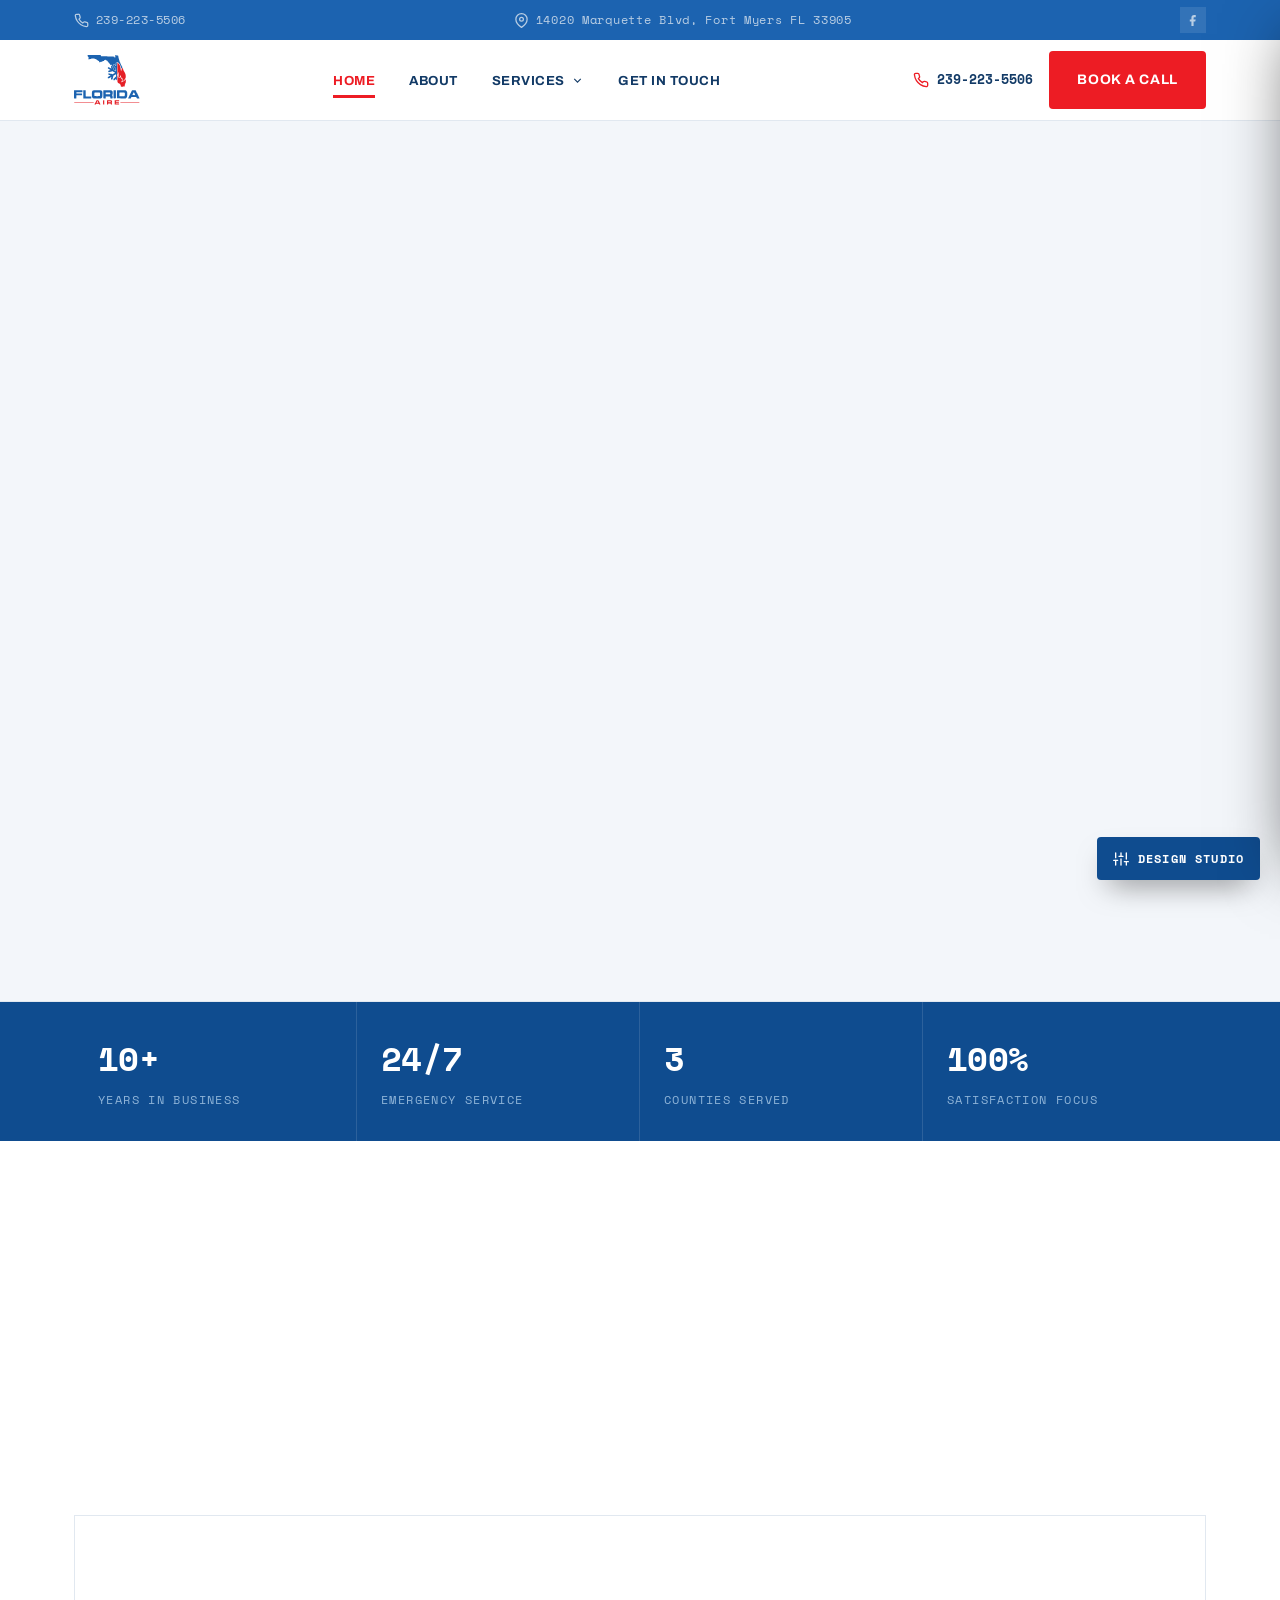
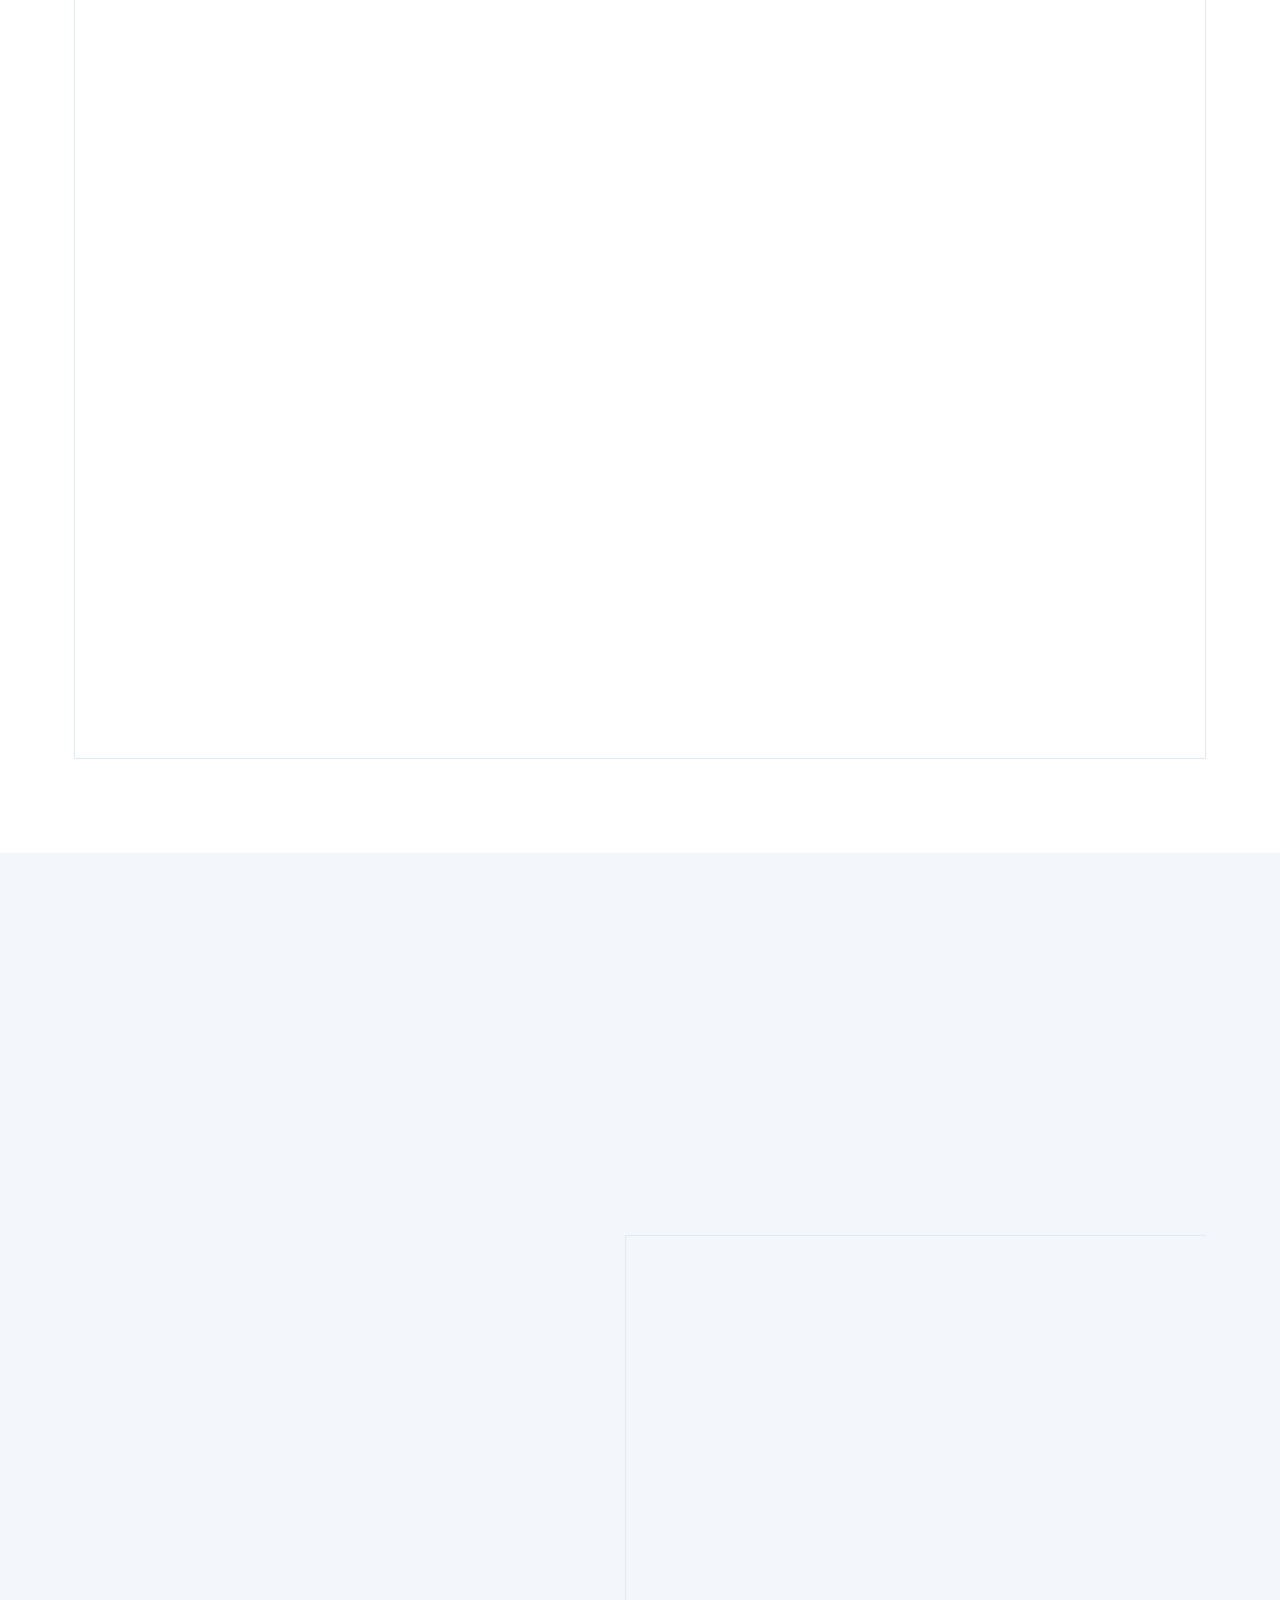
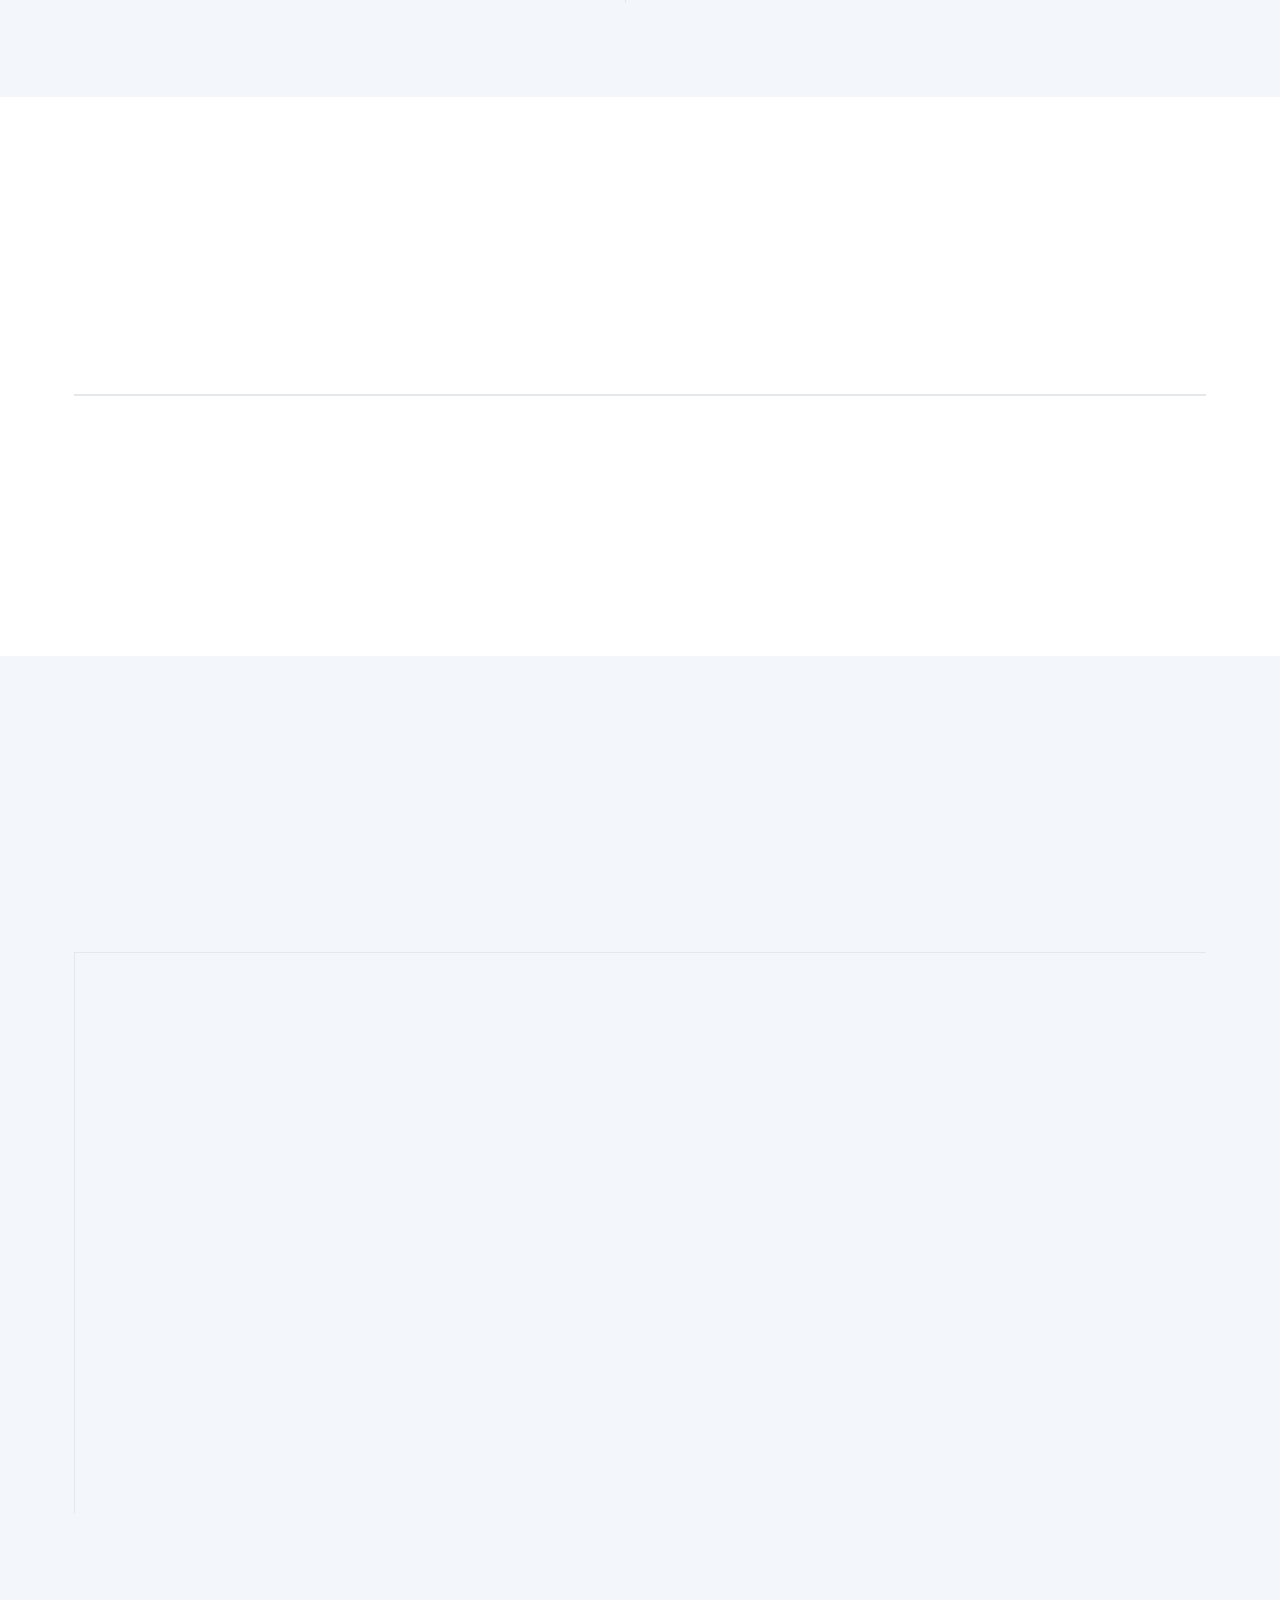
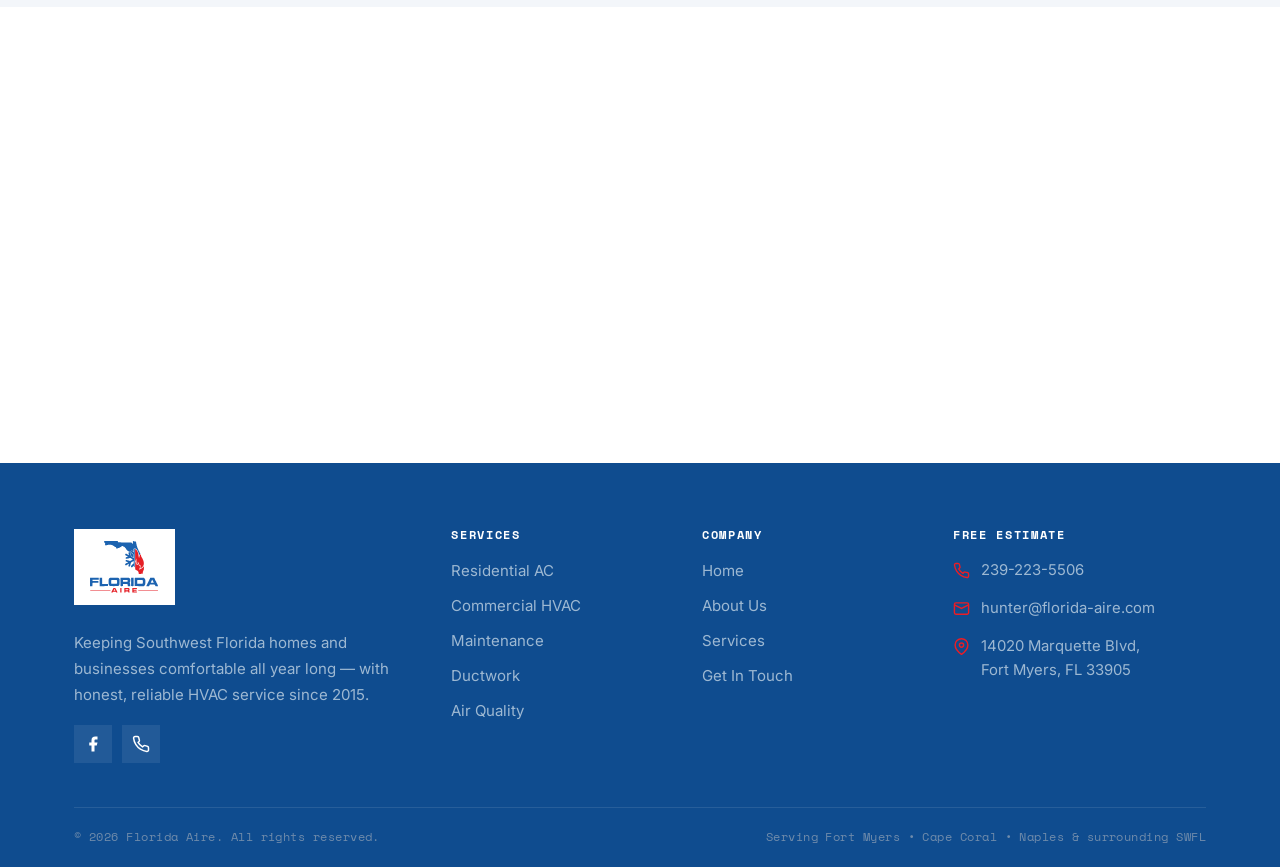
==== index.html @ 9b5fdc97 "Add files via upload" ====
<!DOCTYPE html>
<html lang="en">
<head>
<meta charset="UTF-8" />
<meta name="viewport" content="width=device-width, initial-scale=1.0" />
<title>Florida Aire — AC Repair &amp; HVAC in Fort Myers, Cape Coral &amp; Naples</title>
<meta name="description" content="Owner-operated HVAC in Fort Myers since 2015. Fast, fair 24/7 AC repair, installation, maintenance, ductwork and air quality across Southwest Florida." />
<link rel="preconnect" href="https://fonts.googleapis.com">
<link rel="preconnect" href="https://fonts.gstatic.com" crossorigin>
<link href="https://fonts.googleapis.com/css2?family=Archivo:wght@400;500;600;700;800;900&family=Sora:wght@400;600;700;800&family=Anton&family=Poppins:wght@400;500;600;700;800&family=Playfair+Display:wght@400;600;700;800&family=Inter:wght@400;500;600;700&family=Figtree:wght@400;500;600;700&family=Roboto:wght@400;500;700&family=Work+Sans:wght@400;500;600;700&family=Lora:wght@400;500;600;700&family=Space+Mono:wght@400;700&display=swap" rel="stylesheet">
<script>(function(){try{var d=document.documentElement,s=localStorage;var L=s.getItem('fa-layout');if(L)d.setAttribute('data-layout',L);else d.setAttribute('data-layout','1');var H=s.getItem('fa-disp');if(H)d.style.setProperty('--disp',H);var B=s.getItem('fa-body');if(B)d.style.setProperty('--body',B);}catch(e){}})();</script>
<link rel="stylesheet" href="styles.css">
<link rel="stylesheet" href="layouts.css">
<link rel="icon" type="image/svg+xml" href="assets/favicon.svg">
<link rel="icon" type="image/png" sizes="32x32" href="assets/favicon-32.png">
<link rel="icon" type="image/png" sizes="16x16" href="assets/favicon-16.png">
<link rel="icon" href="assets/favicon.ico" sizes="any">
<link rel="apple-touch-icon" href="assets/apple-touch-icon.png">
<link rel="manifest" href="site.webmanifest">
<meta name="theme-color" content="#1C63B0">
</head>
<body>

<div class="topbar">
  <div class="wrap">
    <a href="tel:2392235506"><svg viewBox="0 0 24 24" fill="none" stroke="currentColor" stroke-width="2" width="15" height="15"><path d="M22 16.92v3a2 2 0 0 1-2.18 2 19.79 19.79 0 0 1-8.63-3.07 19.5 19.5 0 0 1-6-6 19.79 19.79 0 0 1-3.07-8.67A2 2 0 0 1 4.11 2h3a2 2 0 0 1 2 1.72c.13.96.36 1.9.7 2.81a2 2 0 0 1-.45 2.11L8.09 9.91a16 16 0 0 0 6 6l1.27-1.27a2 2 0 0 1 2.11-.45c.9.34 1.85.57 2.81.7A2 2 0 0 1 22 16.92z"/></svg> 239-223-5506</a>
    <a class="tb-mid" href="https://maps.google.com/?q=14020+Marquette+Blvd+Fort+Myers+FL+33905" target="_blank" rel="noopener"><svg viewBox="0 0 24 24" fill="none" stroke="currentColor" stroke-width="2" width="15" height="15"><path d="M21 10c0 7-9 13-9 13s-9-6-9-13a9 9 0 0 1 18 0z"/><circle cx="12" cy="10" r="3"/></svg> 14020 Marquette Blvd, Fort Myers FL 33905</a>
    <a class="tb-social" href="https://www.facebook.com/profile.php?id=61564320015191" target="_blank" rel="noopener" aria-label="Facebook"><svg viewBox="0 0 24 24" fill="currentColor"><path d="M18 2h-3a5 5 0 0 0-5 5v3H7v4h3v8h4v-8h3l1-4h-4V7a1 1 0 0 1 1-1h3z"/></svg></a>
  </div>
</div>

<header class="nav" id="nav">
  <div class="wrap">
    <a href="index.html" class="brand"><svg xmlns="http://www.w3.org/2000/svg" viewBox="0 0 807 612" class="brand-svg" role="img" aria-label="Florida Aire — Fort Myers HVAC"><g transform="translate(0.000000,612.000000) scale(0.100000,-0.100000)" fill="#1C63B0" stroke="none"><path d="M2079 6116 c-2 -2 -86 -7 -186 -10 -151 -4 -222 -14 -223 -29 0 -1
-7 -24 -15 -50 -8 -26 -10 -45 -5 -42 5 3 26 -19 47 -48 21 -30 49 -59 63 -64
18 -7 26 -18 28 -39 1 -17 -1 -24 -6 -17 -5 7 -8 -10 -8 -40 1 -34 6 -56 16
-64 13 -11 13 -12 -2 -13 -9 0 -20 -5 -24 -12 -4 -7 -3 -8 5 -4 6 4 2 -9 -9
-29 -11 -20 -18 -40 -16 -44 6 -9 160 5 236 21 30 6 66 10 79 9 13 -2 21 2 17
7 -5 9 16 15 104 30 19 3 89 4 155 3 146 -3 154 -4 150 -11 -2 -3 11 -6 28 -6
18 0 55 -12 84 -26 28 -15 54 -24 57 -21 3 4 6 2 6 -4 0 -6 14 -13 31 -17 17
-3 28 -10 24 -16 -3 -5 -3 -10 2 -11 27 -2 45 -10 81 -34 23 -15 39 -31 36
-36 -3 -5 3 -6 12 -2 12 4 15 3 10 -5 -4 -8 -2 -10 7 -6 9 3 16 -3 20 -15 3
-15 10 -19 21 -15 11 4 16 2 14 -7 -2 -7 3 -13 10 -14 8 0 19 -8 26 -17 8 -11
26 -18 47 -18 24 0 38 -6 47 -21 8 -12 9 -18 3 -14 -6 3 -11 2 -11 -3 0 -5 9
-12 20 -15 11 -3 20 -9 18 -14 -1 -4 1 -30 6 -56 8 -53 -1 -51 114 -30 20 3
43 5 50 4 6 -1 12 2 12 7 0 6 19 17 42 27 37 15 42 15 50 1 11 -20 32 -20 48
-1 7 9 19 14 27 11 7 -3 13 -1 13 5 0 12 40 48 54 49 5 0 20 12 33 26 23 25
29 26 89 21 64 -6 64 -6 64 36 0 64 26 87 97 87 22 0 43 4 49 10 6 6 26 1 57
-13 26 -13 44 -26 40 -30 -3 -4 1 -7 11 -7 22 0 103 -43 140 -74 22 -18 27
-30 23 -48 -6 -21 -5 -22 8 -5 14 20 32 6 19 -15 -4 -7 -3 -8 4 -4 7 4 12 1
12 -7 0 -8 14 -28 30 -45 17 -18 30 -29 30 -25 0 3 9 -4 20 -17 19 -22 24 -40
21 -69 -2 -8 2 -10 11 -5 9 6 9 2 -2 -12 -8 -10 -11 -16 -6 -12 5 4 14 2 22
-5 7 -7 25 -21 40 -32 39 -29 75 -67 69 -73 -2 -3 7 -15 20 -28 14 -13 25 -28
25 -34 0 -6 4 -9 9 -6 5 3 14 -8 21 -25 19 -45 65 -84 58 -48 -2 7 8 15 22 19
28 8 90 -14 90 -31 0 -7 9 -20 20 -29 21 -18 21 -18 -9 -39 -16 -12 -33 -21
-38 -21 -6 0 -18 -9 -28 -20 -10 -11 -21 -18 -24 -15 -7 4 -7 -115 1 -150 2
-11 11 -34 21 -52 22 -41 23 -103 1 -103 -9 0 -12 5 -8 12 4 7 3 8 -4 4 -7 -4
-21 -1 -33 7 -15 11 -17 16 -7 20 7 3 2 5 -12 4 -16 -1 -24 3 -22 11 1 8 -2
11 -8 7 -6 -4 -26 5 -45 19 -18 14 -38 26 -44 26 -5 0 -23 12 -40 26 -17 14
-36 22 -42 18 -8 -4 -9 -3 -5 4 5 8 -1 12 -18 12 -14 0 -27 4 -30 9 -8 13 -67
-10 -88 -34 -21 -25 -23 -72 -3 -116 8 -19 14 -29 15 -24 0 6 3 6 8 0 4 -6 37
-26 74 -45 36 -19 64 -38 62 -42 -3 -4 1 -5 9 -3 7 3 25 -5 40 -19 15 -14 27
-23 27 -20 0 3 9 0 20 -6 11 -6 18 -15 15 -20 -4 -6 2 -7 12 -3 15 6 16 5 5
-9 -11 -14 -10 -16 9 -11 20 6 21 4 9 -9 -8 -8 -24 -13 -38 -10 -17 3 -23 1
-18 -7 5 -8 -7 -11 -38 -11 -25 0 -48 -5 -51 -10 -3 -6 -26 -15 -49 -21 -36
-9 -47 -18 -62 -49 -10 -21 -22 -36 -26 -34 -14 9 26 -62 45 -78 25 -22 99
-33 125 -19 11 6 31 11 44 11 13 0 28 4 34 9 5 5 23 12 39 15 41 7 95 22 125
33 14 6 31 8 39 5 8 -3 11 0 7 7 -5 7 5 11 31 12 21 0 47 2 57 4 26 5 78 -23
70 -37 -4 -7 -3 -8 4 -4 6 3 16 -3 22 -14 6 -11 16 -20 23 -20 7 0 6 4 -3 10
-8 5 -10 10 -4 10 6 0 19 -9 29 -20 10 -11 22 -17 27 -14 4 3 7 0 6 -8 -2 -8
4 -12 15 -10 9 2 17 -2 17 -8 0 -6 5 -8 10 -5 14 9 62 -23 55 -35 -4 -6 0 -10
7 -10 8 0 14 -9 15 -20 1 -11 -4 -20 -10 -19 -25 3 -36 -2 -41 -18 -8 -24 -48
-41 -74 -32 -16 6 -20 5 -16 -6 4 -8 -16 -27 -53 -51 -84 -54 -109 -57 -198
-24 -11 5 -46 14 -77 21 -32 7 -58 16 -58 20 0 4 -8 7 -17 6 -26 -1 -143 25
-148 33 -3 4 -23 4 -47 0 -23 -5 -48 -5 -56 -2 -11 4 -13 1 -7 -7 4 -7 4 -16
-1 -20 -5 -3 -16 -17 -25 -31 -22 -34 10 -94 61 -117 62 -27 74 -31 135 -44
92 -19 105 -28 69 -46 -16 -8 -46 -26 -66 -40 -21 -14 -42 -22 -49 -17 -8 5
-9 3 -4 -6 6 -10 4 -12 -9 -7 -11 5 -15 3 -10 -5 5 -8 2 -9 -10 -5 -9 4 -15 3
-11 -2 6 -10 -49 -41 -72 -41 -8 0 -11 -5 -7 -12 5 -7 2 -9 -9 -5 -11 4 -14 2
-10 -9 5 -12 -7 -19 -29 -15 -5 0 -8 -6 -8 -14 0 -9 -9 -33 -20 -55 -20 -39
-29 -79 -12 -52 8 12 38 -32 34 -49 -1 -4 8 -4 20 -1 15 4 19 2 13 -7 -6 -10
-3 -11 11 -3 11 5 37 13 58 17 22 3 51 15 64 26 14 10 35 19 48 19 12 0 26 5
30 12 5 7 3 8 -6 3 -9 -5 -11 -4 -6 3 5 9 13 9 26 2 25 -13 40 -12 16 1 -16
10 -14 13 23 30 23 10 41 23 41 29 0 5 5 10 11 10 6 0 17 7 25 15 37 37 59
-19 26 -64 -12 -16 -23 -52 -27 -87 -3 -32 -9 -72 -12 -88 -3 -19 -2 -26 6
-22 6 4 11 1 11 -8 0 -9 11 -23 25 -32 14 -9 23 -20 20 -24 -8 -12 56 -4 90
11 17 8 30 19 30 24 0 16 27 89 37 102 5 7 7 21 3 31 -3 12 1 26 11 36 9 9 14
22 11 30 -8 19 13 107 24 101 5 -4 6 0 3 8 -7 20 13 93 32 112 9 8 11 15 4 15
-6 0 -2 9 9 21 12 13 25 18 33 13 7 -4 10 -4 6 1 -12 13 38 46 58 38 11 -4 15
-2 11 4 -7 11 41 38 62 34 8 -1 10 2 5 10 -5 9 -2 10 9 6 10 -4 17 -1 17 6 0
15 56 41 70 32 7 -4 14 2 17 14 13 52 24 -2 22 -120 -1 -97 -4 -133 -15 -144
-8 -7 -14 -18 -14 -23 0 -12 -29 -26 -50 -24 -11 1 -11 0 -2 -4 10 -5 10 -9 1
-20 -6 -8 -15 -11 -20 -8 -5 3 -9 0 -9 -6 0 -14 -160 -174 -183 -183 -10 -4
-16 -11 -12 -17 3 -5 0 -20 -7 -32 -18 -34 -19 -85 -2 -103 8 -8 13 -18 10
-23 -2 -4 3 -9 12 -10 81 -9 101 -9 99 2 -1 6 6 10 17 8 12 -2 16 1 10 9 -5 9
-2 10 10 6 13 -5 17 -3 13 7 -7 17 37 61 52 52 7 -5 8 -1 4 10 -5 14 -3 16 11
11 10 -4 15 -3 11 3 -9 14 43 67 53 55 15 -16 32 -77 25 -88 -3 -5 -2 -7 4 -4
5 4 16 -5 23 -18 7 -14 17 -25 22 -25 5 0 7 -4 3 -9 -3 -5 -1 -12 5 -16 5 -3
10 -1 10 6 0 8 4 8 15 -1 12 -10 16 -10 20 1 6 16 12 2179 6 2174 -2 -3 -12 0
-22 5 -12 7 -19 6 -21 -2 -2 -6 -15 -12 -28 -13 -30 -2 -32 -10 -37 -230 -2
-99 -6 -186 -9 -194 -5 -16 -74 43 -74 64 0 6 -18 22 -39 35 -21 14 -37 28
-34 33 2 4 -2 7 -10 7 -8 0 -22 9 -32 20 -22 24 -98 26 -117 3 -6 -7 -7 -13
-3 -13 4 0 2 -7 -5 -15 -7 -8 -14 -38 -15 -67 -2 -28 0 -46 4 -39 8 13 48 -36
43 -52 -1 -5 2 -6 8 -2 6 3 17 -1 26 -9 9 -9 11 -16 4 -16 -6 0 -9 -4 -5 -10
3 -5 13 -6 22 -3 12 5 15 2 10 -10 -4 -11 -2 -14 7 -11 13 5 53 -44 48 -59 -1
-5 2 -6 8 -2 12 7 80 -53 80 -71 0 -7 8 -15 18 -18 43 -14 52 -54 52 -239 0
-173 -5 -201 -32 -177 -22 18 -179 110 -188 110 -5 0 -17 9 -27 19 -10 10 -27
20 -37 22 -27 5 -67 87 -60 122 4 19 1 29 -10 33 -9 3 -16 17 -16 30 0 13 -4
32 -9 42 -12 22 -56 193 -55 210 1 6 -2 12 -7 12 -5 0 -9 6 -9 13 0 7 -9 18
-20 25 -12 7 -18 18 -14 24 5 7 2 9 -9 5 -11 -4 -14 -2 -10 9 6 17 3 17 42 3
20 -7 30 -17 29 -28 -2 -9 3 -15 10 -13 18 3 34 -45 22 -68 -7 -13 -7 -21 2
-26 7 -5 8 -3 3 6 -5 8 -4 11 2 7 5 -3 32 -84 58 -178 54 -190 52 -186 154
-240 48 -25 67 -40 65 -53 -2 -13 1 -15 11 -6 8 7 20 8 27 4 26 -17 39 -13 32
8 -5 16 -3 19 7 12 11 -6 12 -5 3 7 -15 18 -19 195 -4 204 5 3 10 12 10 18 0
7 -4 6 -11 -3 -8 -11 -9 -6 -5 20 4 25 3 31 -4 20 -9 -13 -14 -7 -11 13 0 4
-6 7 -15 7 -8 0 -13 4 -9 10 3 5 -8 16 -25 25 -16 8 -30 22 -30 30 0 8 -6 15
-13 15 -13 0 -98 81 -101 96 0 5 -5 8 -9 6 -5 -1 -6 2 -2 8 3 6 -3 10 -15 10
-16 0 -20 4 -16 16 3 8 2 13 -3 10 -9 -6 -55 43 -47 51 3 3 -1 15 -9 27 -17
23 -21 101 -5 91 6 -3 10 2 10 13 0 20 29 52 48 52 7 0 12 5 12 10 0 6 20 10
45 10 25 0 45 -5 45 -11 0 -5 5 -7 10 -4 6 3 10 2 10 -4 0 -6 10 -15 23 -21
21 -11 21 -10 3 4 -11 9 -15 16 -9 16 11 0 50 -39 46 -46 -8 -11 -2 -24 8 -19
6 4 20 -2 32 -13 36 -34 42 -15 43 129 0 154 12 186 81 214 33 14 83 11 83 -5
0 -4 17 -7 38 -6 31 1 36 -2 34 -17 -3 -16 0 -17 17 -7 19 10 25 7 22 -12 0
-4 5 -5 12 -2 7 2 19 -7 27 -21 8 -15 20 -23 27 -20 8 2 12 1 9 -4 -3 -5 3
-11 14 -14 11 -3 20 -12 20 -21 0 -9 4 -16 10 -16 5 0 9 -6 7 -12 -1 -7 3 -12
10 -11 8 2 10 -4 6 -14 -4 -10 -2 -14 4 -10 13 8 47 -29 38 -42 -3 -6 1 -11 9
-11 9 0 18 -11 22 -25 3 -14 10 -25 14 -25 5 0 12 -14 15 -32 4 -17 14 -38 21
-46 8 -7 14 -27 14 -43 0 -16 4 -29 10 -29 12 0 40 -65 40 -94 0 -12 4 -26 10
-32 9 -9 27 -113 33 -198 2 -28 9 -52 15 -54 7 -2 12 1 12 8 0 6 8 10 18 8 12
-2 18 5 20 22 2 19 1 22 -7 10 -5 -8 -7 -19 -4 -25 3 -5 0 -5 -7 2 -16 15 47
115 67 108 7 -2 12 1 10 7 -1 7 3 12 8 13 6 0 16 4 22 8 9 6 11 3 7 -10 -5
-17 -5 -17 6 0 6 9 9 21 5 26 -3 5 0 13 6 16 11 7 -22 45 -40 45 -5 0 -12 7
-15 16 -6 15 -4 15 10 3 16 -13 16 -12 4 8 -8 12 -18 19 -24 16 -5 -3 -6 -1
-2 6 5 7 -2 21 -16 34 -12 12 -29 35 -35 50 -15 33 -17 48 -3 27 5 -8 10 -10
10 -4 0 6 -9 19 -21 30 -11 10 -30 39 -41 64 -11 25 -31 67 -44 94 -13 28 -24
56 -24 63 0 7 -4 13 -9 13 -11 0 -36 59 -27 67 3 3 1 12 -5 20 -6 7 -9 22 -6
33 3 11 1 18 -4 14 -5 -3 -9 1 -9 8 0 9 -3 9 -10 -2 -8 -12 -10 -11 -10 6 0
11 -4 24 -8 30 -16 17 -52 116 -46 126 3 5 1 14 -4 21 -5 7 -13 28 -16 47 -4
19 -11 44 -16 55 -16 36 -40 132 -40 159 0 14 -5 26 -10 26 -7 0 -7 7 1 21 7
14 7 19 0 15 -13 -8 -17 8 -47 189 -22 131 -14 121 -102 134 -42 6 -81 16 -85
20 -5 5 -16 7 -25 4 -8 -4 -21 2 -28 12 -9 12 -14 14 -14 6 0 -10 -7 -9 -26 4
-14 9 -35 15 -45 12 -10 -3 -19 0 -19 6 0 6 -3 7 -7 3 -5 -4 -7 -11 -6 -14 1
-4 -5 -14 -13 -23 -25 -27 -28 -84 -9 -135 13 -34 14 -49 6 -57 -13 -13 -15
-30 -1 -22 5 3 5 -7 -1 -25 -10 -26 -35 -50 -53 -50 -13 0 -46 46 -46 65 0 68
-32 73 -510 81 -162 2 -317 6 -345 9 -27 2 -205 7 -395 11 -190 4 -350 11
-356 16 -6 4 -18 6 -27 2 -19 -7 -30 10 -33 57 -2 21 -10 50 -20 64 -16 25
-16 25 -603 25 -323 0 -590 -2 -592 -4z"/><path d="M5407 3838 c-4 -14 -9 -34 -13 -45 -3 -10 2 -5 11 10 9 16 15 36 13
45 -3 12 -6 9 -11 -10z"/><path d="M6355 3170 c3 -5 10 -10 16 -10 5 0 9 5 9 10 0 6 -7 10 -16 10 -8 0
-12 -4 -9 -10z"/><path d="M4852 3017 c-8 -10 -6 -13 7 -13 11 0 17 6 14 13 -3 7 -6 13 -8 13
-1 0 -7 -6 -13 -13z"/><path d="M5500 2610 c20 -13 33 -13 25 0 -3 6 -14 10 -23 10 -15 0 -15 -2 -2
-10z"/><path d="M6275 2547 c-4 -10 -5 -21 -1 -24 10 -10 18 4 13 24 -4 17 -4 17 -12
0z"/><path d="M485 1800 l-480 -5 -3 -492 c-2 -492 -2 -492 20 -499 28 -9 243 -8
258 1 6 4 10 72 10 184 0 160 2 180 18 194 17 15 56 17 350 17 l332 0 0 104
c0 88 -3 105 -17 110 -9 4 -165 6 -347 6 l-330 -2 -1 69 0 68 370 5 c204 3
371 7 371 8 4 8 -2 221 -7 226 -11 11 -69 12 -544 6z"/><path d="M3613 1800 c-23 -9 -23 -9 -22 -487 0 -263 4 -487 8 -498 7 -18 16
-19 132 -17 170 4 155 -9 151 130 l-4 118 247 2 c247 1 302 -5 292 -32 -3 -8
-2 -16 3 -18 6 -2 10 -16 11 -33 1 -16 6 -48 12 -70 5 -22 10 -51 11 -65 1
-25 1 -25 126 -31 172 -7 164 -14 156 135 -3 66 -11 139 -17 161 -6 22 -11 45
-11 52 -1 7 -4 10 -8 8 -4 -3 -15 4 -25 15 -10 11 -15 20 -10 20 4 0 2 6 -4
13 -8 11 -6 18 9 32 11 10 20 14 20 9 0 -4 10 10 22 31 33 61 40 319 9 370
-11 20 -18 42 -14 52 4 11 3 14 -5 9 -7 -4 -23 5 -39 20 -14 14 -44 34 -65 44
-21 9 -35 20 -32 23 4 3 -195 6 -441 7 -247 0 -457 2 -469 5 -12 2 -31 0 -43
-5z m524 -271 c105 3 189 2 186 -2 -3 -4 6 -7 19 -6 39 4 59 -1 53 -11 -3 -5
0 -7 8 -4 20 7 35 -15 43 -64 5 -33 3 -43 -9 -48 -9 -3 -13 -12 -10 -21 4 -11
2 -14 -5 -9 -7 4 -12 2 -12 -6 0 -32 -54 -39 -293 -38 l-236 1 1 104 c1 98 2
104 22 107 12 2 26 1 31 -2 6 -4 96 -4 202 -1z"/><path d="M7134 1802 c-10 -2 -25 -11 -32 -20 -7 -10 -16 -16 -20 -15 -4 2 -7
-6 -7 -16 0 -11 -3 -23 -7 -27 -5 -4 -8 -16 -8 -26 0 -11 -4 -16 -10 -13 -6 3
-10 -4 -10 -17 -1 -26 -30 -72 -30 -47 0 8 -7 1 -15 -14 -8 -15 -11 -35 -8
-44 4 -11 3 -14 -5 -9 -8 5 -10 2 -6 -8 3 -9 2 -16 -3 -16 -5 0 -10 -10 -10
-22 -1 -13 -7 -24 -13 -26 -5 -2 -10 -10 -10 -18 0 -9 -4 -12 -10 -9 -6 3 -7
-1 -4 -9 3 -9 2 -16 -4 -16 -5 0 -9 -8 -8 -17 0 -10 -4 -17 -11 -16 -8 2 -10
-4 -6 -14 5 -12 3 -14 -7 -8 -10 6 -12 4 -7 -9 9 -22 -32 -98 -46 -89 -6 4 -8
-2 -5 -15 4 -14 2 -20 -4 -16 -6 4 -8 1 -6 -7 6 -15 -16 -65 -38 -87 -8 -7
-14 -20 -14 -28 0 -9 -5 -12 -11 -8 -7 4 -9 0 -5 -14 4 -11 1 -26 -6 -33 -7
-8 -13 -18 -14 -24 -1 -22 -26 -75 -35 -75 -5 0 -8 -6 -6 -12 1 -7 -4 -12 -11
-10 -7 1 -12 -3 -11 -10 4 -31 -2 -49 -13 -42 -6 4 -8 3 -4 -4 3 -6 -3 -26
-14 -45 -21 -35 -21 -35 11 -42 58 -13 289 -11 289 2 0 6 11 20 24 31 14 10
24 28 23 39 -1 22 31 94 47 105 14 10 558 10 571 0 18 -13 42 -47 26 -38 -9 6
-12 5 -9 -5 3 -8 10 -13 17 -12 13 3 40 -48 43 -81 1 -13 6 -22 10 -20 4 3 8
1 8 -4 0 -19 36 -24 155 -22 175 1 170 -1 147 53 -7 16 -9 33 -6 39 4 6 3 8
-3 5 -13 -8 -34 38 -27 58 4 8 2 15 -2 15 -17 0 -63 85 -60 112 2 18 -1 25
-10 21 -9 -3 -11 2 -7 18 4 14 2 20 -5 15 -11 -7 -42 46 -42 73 0 9 -9 24 -21
34 -14 12 -18 24 -13 39 4 15 3 18 -7 13 -9 -6 -11 -3 -6 8 3 10 3 17 -1 17
-11 0 -53 76 -46 82 9 9 -19 58 -29 51 -6 -4 -8 0 -4 11 4 9 3 15 -2 12 -11
-7 -64 102 -63 127 0 9 -2 16 -6 14 -4 -2 -19 20 -34 50 -15 29 -24 52 -20 49
4 -3 9 5 9 17 2 17 0 19 -7 7 -8 -12 -10 -11 -11 5 -1 11 0 24 1 30 1 5 -2 7
-6 2 -4 -4 -14 -1 -23 7 -15 13 -359 28 -417 18z m209 -258 c-3 -8 0 -14 7
-14 6 0 10 -6 7 -12 -2 -7 7 -26 20 -42 14 -17 22 -35 18 -45 -3 -8 -3 -12 1
-8 8 7 44 -56 44 -77 0 -8 4 -16 8 -18 9 -3 62 -110 62 -124 0 -3 -7 -1 -15 6
-8 7 -15 9 -15 4 0 -13 -283 -11 -292 1 -5 6 -8 4 -8 -5 -1 -12 -4 -11 -15 4
-15 20 -6 57 23 89 9 11 17 24 17 30 2 29 18 49 27 35 7 -10 8 -9 4 5 -6 20 8
62 29 83 8 9 15 22 15 30 0 28 28 70 49 71 13 1 18 -3 14 -13z"/><path d="M1144 1792 c-15 -10 -25 -42 -14 -42 6 0 10 -171 9 -466 0 -268 3
-470 9 -476 11 -11 943 -11 955 1 5 5 10 44 13 87 2 44 6 89 9 102 3 13 1 22
-6 22 -7 0 -10 3 -6 6 24 25 -30 29 -344 26 -328 -3 -328 -3 -334 20 -3 13 -4
168 -3 346 2 199 -1 322 -7 322 -5 0 -4 5 3 12 7 7 8 17 1 30 -9 16 -24 18
-142 18 -73 0 -137 -4 -143 -8z"/><path d="M2370 1784 c-14 -8 -31 -12 -38 -9 -8 3 -23 -2 -35 -10 -13 -9 -16
-15 -8 -15 11 0 10 -5 -4 -20 -10 -11 -22 -17 -26 -14 -5 3 -9 0 -9 -7 0 -7
-6 -20 -13 -28 -36 -43 -47 -134 -47 -390 0 -273 8 -321 66 -382 13 -14 21
-29 17 -33 -5 -4 -3 -6 2 -5 12 3 75 -33 75 -43 0 -5 7 -8 16 -8 8 0 13 -4 9
-10 -4 -6 152 -9 425 -10 444 0 497 4 551 41 14 10 28 16 31 13 3 -2 11 3 19
13 12 15 12 16 -1 8 -8 -4 -3 5 11 21 64 70 64 69 66 422 2 208 -1 321 -7 317
-6 -3 -10 -1 -10 6 0 7 -7 20 -16 30 -8 9 -16 26 -17 38 -1 12 -6 20 -13 17
-6 -2 -17 4 -25 15 -7 10 -19 19 -27 19 -7 0 -10 5 -6 12 4 7 3 8 -5 4 -6 -4
-25 0 -43 8 -44 22 -898 22 -938 0z m744 -258 c12 -3 16 -10 13 -20 -4 -10 -1
-13 8 -9 8 3 12 10 9 17 -4 6 4 1 17 -12 23 -21 24 -30 27 -159 4 -150 -5
-243 -19 -208 -7 19 -11 11 -9 -20 1 -3 -6 -12 -14 -20 -18 -18 -598 -24 -604
-6 -2 6 -10 11 -17 11 -22 0 -28 36 -29 200 -2 172 0 190 21 190 8 0 12 4 8 9
-3 5 0 13 6 17 7 4 9 3 6 -3 -4 -6 0 -13 8 -16 9 -4 12 -1 8 8 -3 9 3 18 15
22 22 8 514 7 546 -1z"/><path d="M4844 1785 c-4 -8 -4 -22 0 -30 3 -8 0 -15 -7 -15 -7 0 -8 -3 -2 -8
12 -8 14 -903 3 -895 -16 9 -7 -10 10 -23 28 -22 279 -19 284 3 2 9 2 234 0
500 l-2 483 -141 0 c-115 0 -141 -3 -145 -15z"/><path d="M5267 1758 c-6 -52 -6 -928 0 -945 4 -10 125 -13 536 -13 293 0 527
4 520 8 -7 4 4 15 30 27 23 11 48 28 55 38 7 9 18 15 23 12 5 -4 9 0 9 8 0 8
7 20 15 27 8 7 15 18 14 24 -3 22 1 35 14 48 28 28 38 124 36 347 -1 121 -5
218 -9 216 -5 -3 -13 17 -20 44 -6 27 -18 52 -26 55 -12 5 -13 10 -3 28 11 21
11 22 -4 9 -12 -9 -17 -10 -17 -2 0 15 -22 37 -80 82 -24 18 -40 27 -36 19 7
-12 6 -13 -5 -2 -10 9 -130 12 -530 12 -517 0 -517 0 -522 -42z m901 -250 c18
-15 22 -17 12 -4 -14 18 -14 19 8 7 13 -7 27 -23 32 -37 15 -38 8 -330 -8
-346 -11 -11 -12 -10 -6 7 7 17 6 18 -8 5 -8 -8 -14 -20 -11 -26 5 -14 -40
-37 -74 -36 -15 0 -146 0 -290 1 l-263 1 0 215 c0 165 3 215 13 215 8 0 8 3
-2 9 -23 15 12 16 302 14 267 -1 269 -1 295 -25z"/><path d="M2244 861 c0 -11 5 -17 13 -14 10 4 11 9 2 19 -15 18 -15 18 -15 -5z"/><path d="M4660 294 c0 -8 5 -12 10 -9 6 3 10 10 10 16 0 5 -4 9 -10 9 -5 0
-10 -7 -10 -16z"/><path d="M2486 142 c-9 -27 -5 -34 10 -24 7 4 8 16 4 27 -7 19 -7 19 -14 -3z"/></g><g transform="translate(0.000000,612.000000) scale(0.100000,-0.100000)" fill="#E51F26" stroke="none"><path d="M5310 4403 c0 -427 2 -774 5 -771 3 3 26 76 50 164 25 87 58 186 74
219 28 60 28 60 23 -175 -8 -370 33 -505 142 -467 29 10 29 10 23 153 -3 79
-2 144 2 144 24 0 156 -258 178 -347 9 -38 18 -74 19 -81 6 -23 48 -9 62 21
19 39 28 34 48 -25 18 -55 16 -201 -5 -263 -17 -53 -22 -85 -12 -85 22 0 168
108 230 171 75 75 125 151 161 249 22 57 25 81 25 195 0 147 -17 222 -85 380
-37 88 -54 119 -153 281 -54 90 -90 195 -106 309 -13 94 -14 94 -49 69 -71
-53 -122 -173 -143 -336 -11 -82 -13 -88 -24 -67 -24 46 -57 204 -65 309 -22
286 -152 562 -326 695 -81 62 -74 127 -74 -742z"/><path d="M5377 3680 c-61 -163 -62 -171 -62 -515 0 -320 0 -320 34 -393 31
-66 37 -73 59 -67 53 13 216 -101 267 -189 46 -78 66 -154 54 -199 -19 -70 50
-114 127 -82 25 10 52 14 75 10 26 -5 62 1 119 19 88 28 96 27 111 -11 8 -21
12 -23 25 -12 29 24 36 49 24 79 -9 22 -9 33 1 52 7 12 11 46 10 75 -2 39 5
69 29 125 55 129 59 138 73 138 11 0 16 36 21 178 3 97 9 197 12 222 6 45 6
45 -56 -22 -81 -89 -212 -186 -333 -249 -85 -44 -186 -83 -194 -76 -1 2 20 47
47 100 52 104 70 168 70 247 0 50 0 50 -40 50 -55 0 -86 32 -95 96 -11 86 -27
144 -45 166 -18 22 -18 22 -25 -22 -9 -56 -43 -90 -88 -90 -129 0 -165 56
-191 305 -12 110 -12 110 -29 65z"/><path d="M6322 2660 c0 -19 2 -27 5 -17 2 9 2 25 0 35 -3 9 -5 1 -5 -18z"/><path d="M2762 578 c-13 -18 -252 -508 -252 -519 0 -5 34 -9 75 -9 76 0 76 0
98 50 22 50 22 50 192 50 170 0 170 0 195 -48 25 -47 25 -47 98 -50 46 -2 72
1 72 8 0 10 -61 140 -195 414 -57 116 -57 116 -165 116 -74 0 -111 -4 -118
-12z m175 -205 l51 -108 -105 -3 c-58 -1 -108 -1 -110 2 -7 7 94 216 105 216
4 0 31 -48 59 -107z"/><path d="M3566 534 c-9 -78 -7 -457 3 -473 5 -8 29 -11 72 -9 l64 3 0 265 0
265 -66 3 c-66 3 -66 3 -73 -54z"/><path d="M4047 584 c-4 -4 -7 -126 -7 -271 l0 -263 70 0 c70 0 70 0 70 64 0
79 -5 76 160 76 157 0 163 -4 172 -105 3 -30 3 -30 72 -30 80 0 79 -2 66 102
-7 51 -14 72 -30 85 -22 18 -22 18 4 48 44 52 49 175 9 228 -50 67 -50 67
-326 70 -139 2 -256 0 -260 -4z m445 -151 c24 -21 23 -68 -2 -93 -19 -19 -31
-20 -163 -18 -142 3 -142 3 -145 66 -3 62 -3 62 144 62 123 0 150 -3 166 -17z"/><path d="M4980 320 l0 -270 269 0 c297 0 278 -5 277 70 -1 45 -1 45 -201 50
-200 5 -200 5 -203 53 -3 47 -3 47 187 47 191 0 191 0 191 50 0 50 0 50 -157
51 -240 2 -217 -3 -221 47 -3 42 -3 42 197 42 223 0 216 -2 207 70 -2 14 -4
33 -5 43 -1 16 -21 17 -271 17 l-270 0 0 -270z"/><path d="M20 320 c0 -30 0 -30 1200 -30 1200 0 1200 0 1200 30 0 30 0 30
-1200 30 -1200 0 -1200 0 -1200 -30z"/><path d="M5667 343 c-4 -3 -7 -17 -7 -30 0 -23 0 -23 1176 -23 1175 0 1175 0
1172 28 -3 27 -3 27 -1169 30 -641 1 -1169 -1 -1172 -5z"/></g></svg></a>
    <nav class="navlinks" id="navlinks">
      <a href="index.html" class="active">Home</a>
      <a href="about.html">About</a>
      <div class="dd">
        <a href="services.html">Services <svg class="caret" viewBox="0 0 24 24" fill="none" stroke="currentColor" stroke-width="2"><path d="M6 9l6 6 6-6"/></svg></a>
        <div class="dd-menu">
          <div class="dd-label">Residential</div>
          <a href="services.html#residential">24/7 Emergency AC</a>
          <a href="services.html#residential">AC Repair</a>
          <a href="services.html#residential">Maintenance &amp; Tune-Ups</a>
          <a href="services.html#residential">Installation &amp; Replacement</a>
          <div class="dd-label">Commercial</div>
          <a href="services.html#commercial">Commercial HVAC Repair</a>
          <a href="services.html#commercial">Installation &amp; Replacement</a>
        </div>
      </div>
      <a href="contact.html">Get In Touch</a>
    </nav>
    <div class="nav-cta">
      <a href="tel:2392235506" class="nav-phone"><svg viewBox="0 0 24 24" fill="none" stroke="currentColor" stroke-width="2"><path d="M22 16.92v3a2 2 0 0 1-2.18 2 19.79 19.79 0 0 1-8.63-3.07 19.5 19.5 0 0 1-6-6 19.79 19.79 0 0 1-3.07-8.67A2 2 0 0 1 4.11 2h3a2 2 0 0 1 2 1.72c.13.96.36 1.9.7 2.81a2 2 0 0 1-.45 2.11L8.09 9.91a16 16 0 0 0 6 6l1.27-1.27a2 2 0 0 1 2.11-.45c.9.34 1.85.57 2.81.7A2 2 0 0 1 22 16.92z"/></svg> 239-223-5506</a>
      <a href="contact.html" class="btn btn-red">Book a Call</a>
      <button class="burger" id="burger" aria-label="Menu"><span></span><span></span><span></span></button>
    </div>
  </div>
</header>

<section class="hero">
  <div class="wrap hero-grid">
    <div class="hero-copy reveal">
      <span class="eyebrow">Fort Myers &middot; Cape Coral &middot; Naples</span>
      <h1>Florida runs hot.<br><span class="hl">We keep you cool.</span></h1>
      <p class="lead">Owner-operated HVAC since 2015 &mdash; fast, fair, and reachable 24/7. When the heat won't quit, we bring your home or business back to comfortable.</p>
      <div class="gauge" aria-hidden="true">
        <div class="gauge-scale">
          <span class="gauge-hot"><b id="gaugeHot">98&deg;</b><small>Outside now</small></span>
          <span class="gauge-cool"><b id="gaugeCool">72&deg;</b><small>Where you live</small></span>
        </div>
        <div class="gauge-track"><span class="gauge-knob" id="gaugeKnob"></span></div>
        <div class="gauge-legend"><span>Florida heat</span><span>Florida Aire comfort</span></div>
      </div>
      <div class="hero-actions">
        <a href="tel:2392235506" class="btn btn-red"><svg viewBox="0 0 24 24" fill="none" stroke="currentColor" stroke-width="2"><path d="M22 16.92v3a2 2 0 0 1-2.18 2 19.79 19.79 0 0 1-8.63-3.07 19.5 19.5 0 0 1-6-6 19.79 19.79 0 0 1-3.07-8.67A2 2 0 0 1 4.11 2h3a2 2 0 0 1 2 1.72c.13.96.36 1.9.7 2.81a2 2 0 0 1-.45 2.11L8.09 9.91a16 16 0 0 0 6 6l1.27-1.27a2 2 0 0 1 2.11-.45c.9.34 1.85.57 2.81.7A2 2 0 0 1 22 16.92z"/></svg> Call 239-223-5506</a>
        <a href="services.html" class="btn btn-ghost">Our services</a>
      </div>
      <div class="trust-chips">
        <div class="chip"><span class="stars">&#9733;&#9733;&#9733;&#9733;&#9733;</span> 5.0 RATED</div>
        <div class="chip"><svg viewBox="0 0 24 24" fill="none" stroke="currentColor" stroke-width="2"><path d="M12 22s8-4 8-10V5l-8-3-8 3v7c0 6 8 10 8 10z"/></svg> LICENSED &amp; INSURED</div>
        <div class="chip"><svg viewBox="0 0 24 24" fill="none" stroke="currentColor" stroke-width="2"><circle cx="12" cy="12" r="10"/><path d="M12 6v6l4 2"/></svg> 24/7 RESPONSE</div>
      </div>
    </div>
    <div class="hero-photo reveal">
      <img src="https://florida-aire.com/wp-content/uploads/elementor/thumbs/Homepage-ro17bztvoctc7yfd90neuqxwuh9xw6h5dn7spr9bdc.jpg" alt="Florida Aire technician servicing an HVAC system in Fort Myers">
      <div class="photo-tag"><b>EST. 2015</b><span>SWFL HVAC CO.</span></div>
    </div>
    <div class="hero-form" data-form>
      <div data-form-inner>
        <div class="hf-top"><span class="hf-badge">Free Estimate</span> <span class="hf-stars">&#9733;&#9733;&#9733;&#9733;&#9733;</span></div>
        <h3>Schedule an appointment</h3>
        <p>Tell us what's going on &mdash; we usually call back within the hour.</p>
        <div class="form-row">
          <div class="field"><label for="hfname">Name</label><input id="hfname" name="name" type="text" placeholder="Jane Smith"></div>
          <div class="field"><label for="hfphone">Phone</label><input id="hfphone" name="phone" type="tel" placeholder="(239) 555-0100"></div>
        </div>
        <div class="field"><label for="hfservice">Service needed</label>
          <select id="hfservice" name="service"><option>AC repair</option><option>Emergency (no cooling)</option><option>New installation</option><option>Maintenance / tune-up</option><option>Ductwork</option><option>Air quality</option><option>Commercial HVAC</option></select>
        </div>
        <button class="btn btn-red" style="width:100%;justify-content:center" data-submit>Request my appointment</button>
        <div class="form-note"><svg viewBox="0 0 24 24" fill="none" stroke="currentColor" stroke-width="2"><path d="M20 6L9 17l-5-5"/></svg> No spam &mdash; we only use this to schedule your service.</div>
      </div>
      <div class="form-success" data-form-success>
        <div class="check"><svg viewBox="0 0 24 24" fill="none" stroke="currentColor" stroke-width="2.5"><path d="M20 6L9 17l-5-5"/></svg></div>
        <h3>Request received!</h3>
        <p>Thanks &mdash; we'll call you shortly. Need us now? <a href="tel:2392235506" style="color:var(--blue);font-weight:600">Call 239-223-5506</a>.</p>
      </div>
    </div>
  </div>
</section>

<div class="strip">
  <div class="wrap">
    <div class="item"><b data-count="10" data-suffix="+">10+</b><span>Years in business</span></div>
    <div class="item"><b data-count="24" data-suffix="/7">24/7</b><span>Emergency service</span></div>
    <div class="item"><b data-count="3">3</b><span>Counties served</span></div>
    <div class="item"><b data-count="100" data-suffix="%">100%</b><span>Satisfaction focus</span></div>
  </div>
</div>

<section class="section">
  <div class="wrap">
    <div class="sec-head center reveal">
      <span class="eyebrow" style="justify-content:center">What we do</span>
      <h2>Complete comfort, one local team</h2>
      <p>From a 2 a.m. breakdown to a brand-new system, Florida Aire handles the full range of residential and commercial HVAC — with honest pricing and clean, careful work.</p>
    </div>
    <div class="svc-grid">
      <article class="svc-card reveal"><div class="svc-media"><span class="tag">Always on</span><img src="https://florida-aire.com/wp-content/uploads/elementor/thumbs/247-AC-Repair-ro17ew5yqyru5g5q7nbdhsmo5thnad8gvd8r0crxjg.jpg" alt="24/7 AC repair" loading="lazy"></div><div class="svc-body"><h3>24/7 AC Repair</h3><p>Cooling out at the worst possible time? We answer day or night and get you comfortable fast.</p><a href="services.html" class="svc-link">Learn more <svg viewBox="0 0 24 24" fill="none" stroke="currentColor" stroke-width="2"><path d="M5 12h14M13 6l6 6-6 6"/></svg></a></div></article>
      <article class="svc-card reveal"><div class="svc-media"><span class="tag">New systems</span><img src="https://florida-aire.com/wp-content/uploads/elementor/thumbs/Installtion-ro17euaadap9i88gimi4ct3qz1qwuz1073xs1supvw.jpg" alt="HVAC installation" loading="lazy"></div><div class="svc-body"><h3>Installation</h3><p>Right-sized, high-efficiency systems installed to spec — lower bills, even cooling in every room.</p><a href="services.html" class="svc-link">Learn more <svg viewBox="0 0 24 24" fill="none" stroke="currentColor" stroke-width="2"><path d="M5 12h14M13 6l6 6-6 6"/></svg></a></div></article>
      <article class="svc-card reveal"><div class="svc-media"><span class="tag">Stay ahead</span><img src="https://florida-aire.com/wp-content/uploads/elementor/thumbs/Maintence-ro17etc9sntrax2ottjriqbhewbc0uw5efjr7scj4o.jpg" alt="HVAC maintenance" loading="lazy"></div><div class="svc-body"><h3>Maintenance &amp; Tune-Ups</h3><p>Seasonal tune-ups that catch problems early, keep efficiency high, and add years to your system.</p><a href="services.html" class="svc-link">Learn more <svg viewBox="0 0 24 24" fill="none" stroke="currentColor" stroke-width="2"><path d="M5 12h14M13 6l6 6-6 6"/></svg></a></div></article>
      <article class="svc-card reveal"><div class="svc-media"><span class="tag">Airflow</span><img src="https://florida-aire.com/wp-content/uploads/elementor/thumbs/Duct-Work-ro17ey1n4mueso2zwo4mms5lcl8dprfxjmjpywp570.jpg" alt="Ductwork services" loading="lazy"></div><div class="svc-body"><h3>Ductwork</h3><p>Leaky, dirty ducts waste money and comfort. We seal, repair and rebuild for efficient airflow.</p><a href="services.html" class="svc-link">Learn more <svg viewBox="0 0 24 24" fill="none" stroke="currentColor" stroke-width="2"><path d="M5 12h14M13 6l6 6-6 6"/></svg></a></div></article>
      <article class="svc-card reveal"><div class="svc-media"><span class="tag">Breathe easy</span><img src="https://florida-aire.com/wp-content/uploads/elementor/thumbs/AC-Qua-ro17eqixlyk47sdx4kvm2u1wli9g06m2ulbu4p0aks.jpg" alt="Air quality solutions" loading="lazy"></div><div class="svc-body"><h3>Indoor Air Quality</h3><p>Filtration, humidity control and purification that make Florida indoor air cleaner and healthier.</p><a href="services.html" class="svc-link">Learn more <svg viewBox="0 0 24 24" fill="none" stroke="currentColor" stroke-width="2"><path d="M5 12h14M13 6l6 6-6 6"/></svg></a></div></article>
      <article class="svc-card reveal"><div class="svc-media"><span class="tag">Home &amp; business</span><img src="https://florida-aire.com/wp-content/uploads/2025/01/312EFC3F-006B-4D25-A1EE-33E6C1A1B0FA-1.jpg" alt="Commercial HVAC" loading="lazy"></div><div class="svc-body"><h3>Commercial HVAC</h3><p>Repairs, replacements and installs that protect your business, with fast turnaround.</p><a href="services.html#commercial" class="svc-link">Learn more <svg viewBox="0 0 24 24" fill="none" stroke="currentColor" stroke-width="2"><path d="M5 12h14M13 6l6 6-6 6"/></svg></a></div></article>
    </div>
  </div>
</section>

<section class="section tint">
  <div class="wrap why-grid">
    <div class="media-frame reveal">
      <img src="https://florida-aire.com/wp-content/uploads/2026/05/3F94CD79-EA1C-44AF-B17E-CBBC82E0CF44-1-768x1024.jpg" alt="Hunter Blake, owner of Florida Aire">
      <div class="float"><div class="av">HB</div><div><b>Hunter Blake</b><small>Owner &amp; lead technician</small></div></div>
    </div>
    <div class="why-copy">
      <div class="sec-head reveal" style="margin-bottom:34px">
        <span class="eyebrow">Why Florida Aire</span>
        <h2>The people who answer are the people who show up</h2>
        <p>No call centers, no runaround. Just a skilled, local crew that treats your home like their own and stands behind every job.</p>
      </div>
      <div class="pillars">
        <div class="pillar reveal"><div class="ic"><svg viewBox="0 0 24 24" fill="none" stroke="currentColor" stroke-width="2"><path d="M12 1v22M17 5H9.5a3.5 3.5 0 0 0 0 7h5a3.5 3.5 0 0 1 0 7H6"/></svg></div><h3>Fair, upfront pricing</h3><p>Clear quotes before we start. No surprises, no pressure.</p></div>
        <div class="pillar reveal"><div class="ic"><svg viewBox="0 0 24 24" fill="none" stroke="currentColor" stroke-width="2"><circle cx="12" cy="12" r="10"/><path d="M12 6v6l4 2"/></svg></div><h3>24/7 emergency help</h3><p>Heat doesn't keep business hours. Neither do we.</p></div>
        <div class="pillar reveal"><div class="ic"><svg viewBox="0 0 24 24" fill="none" stroke="currentColor" stroke-width="2"><path d="M20 21v-2a4 4 0 0 0-4-4H8a4 4 0 0 0-4 4v2"/><circle cx="12" cy="7" r="4"/></svg></div><h3>Customer-first, always</h3><p>Your comfort drives every decision we make.</p></div>
        <div class="pillar reveal"><div class="ic"><svg viewBox="0 0 24 24" fill="none" stroke="currentColor" stroke-width="2"><path d="M14.7 6.3a1 1 0 0 0 0 1.4l1.6 1.6a1 1 0 0 0 1.4 0l3.77-3.77a6 6 0 0 1-7.94 7.94l-6.91 6.91a2.12 2.12 0 0 1-3-3l6.91-6.91a6 6 0 0 1 7.94-7.94l-3.76 3.76z"/></svg></div><h3>Skilled technicians</h3><p>Certified pros who diagnose right the first time.</p></div>
      </div>
    </div>
  </div>
</section>

<section class="section process">
  <div class="wrap">
    <div class="sec-head center reveal">
      <span class="eyebrow" style="justify-content:center">How it works</span>
      <h2>Comfort in four simple steps</h2>
      <p>Getting cool again shouldn't be complicated. Here's exactly what happens when you call.</p>
    </div>
    <div class="steps">
      <div class="step reveal"><div class="num">01</div><h3>Reach out</h3><p>Call or book online. A real person answers and gets your details.</p></div>
      <div class="step reveal"><div class="num">02</div><h3>We diagnose</h3><p>We arrive on time, find the real problem, and explain your options.</p></div>
      <div class="step reveal"><div class="num">03</div><h3>We fix it right</h3><p>Quality parts, careful work, and a tidy job site when we're done.</p></div>
      <div class="step reveal"><div class="num">04</div><h3>You stay cool</h3><p>We confirm everything runs perfectly — and we're one call away.</p></div>
    </div>
  </div>
</section>

<section class="section tint">
  <div class="wrap">
    <div class="sec-head center reveal">
      <span class="eyebrow" style="justify-content:center">5.0 across the board</span>
      <h2>People say the nicest things</h2>
      <p>Neighbors and business owners across Fort Myers keep coming back — and telling their friends.</p>
    </div>
    <div class="tst-grid">
      <div class="tst-card reveal"><span class="q">&#8220;</span><div class="stars">★★★★★</div><p>Timely, reasonable, and they explained everything they were doing and why. The system they designed and installed has worked flawlessly — completely professional from start to finish.</p><div class="tst-who"><div class="av">GO</div><div><b>Gregory Oravec</b><small>System design &amp; install</small></div></div></div>
      <div class="tst-card reveal"><span class="q">&#8220;</span><div class="stars">★★★★★</div><p>Hunter fixed my AC problem — professional, on time, great work and fairly priced. I recommend him for any of your air conditioning needs!</p><div class="tst-who"><div class="av">JM</div><div><b>Joni McDonald</b><small>AC repair</small></div></div></div>
      <div class="tst-card reveal"><span class="q">&#8220;</span><div class="stars">★★★★★</div><p>I called three companies. Hunter answered and was at my home within an hour — fixed fast and priced more than fairly. The others hadn't even called back. Fast, professional, reliable.</p><div class="tst-who"><div class="av">LT</div><div><b>Lori Tincher</b><small>Emergency service call</small></div></div></div>
      <div class="tst-card reveal"><span class="q">&#8220;</span><div class="stars">★★★★★</div><p>Fantastic! They quickly fixed my HVAC issue, explained everything clearly, and offered fair pricing. Hunter was friendly and left my home spotless. Highly recommend.</p><div class="tst-who"><div class="av">AE</div><div><b>Austin Ewert</b><small>HVAC repair</small></div></div></div>
    </div>
  </div>
</section>

<section class="section">
  <div class="wrap">
    <div class="cta-band reveal">
      <div class="cta-left"><span class="kick">24/7 Emergency Service</span><h2>Too hot to wait? Let's fix it today.</h2><p>Same-day appointments across Fort Myers, Cape Coral and Naples. Call now or book online and we'll get you cool.</p></div>
      <div class="cta-actions">
        <a href="tel:2392235506" class="btn btn-white call-big">239-223-5506</a>
        <a href="contact.html" class="btn btn-red">Book a service call</a>
      </div>
    </div>
  </div>
</section>

<!-- FOOTER -->
<footer>
  <div class="wrap">
    <div class="foot-grid">
      <div>
        <a href="index.html" class="brand foot-logo"><svg xmlns="http://www.w3.org/2000/svg" viewBox="0 0 807 612" class="brand-svg" role="img" aria-label="Florida Aire — Fort Myers HVAC"><g transform="translate(0.000000,612.000000) scale(0.100000,-0.100000)" fill="#1C63B0" stroke="none"><path d="M2079 6116 c-2 -2 -86 -7 -186 -10 -151 -4 -222 -14 -223 -29 0 -1
-7 -24 -15 -50 -8 -26 -10 -45 -5 -42 5 3 26 -19 47 -48 21 -30 49 -59 63 -64
18 -7 26 -18 28 -39 1 -17 -1 -24 -6 -17 -5 7 -8 -10 -8 -40 1 -34 6 -56 16
-64 13 -11 13 -12 -2 -13 -9 0 -20 -5 -24 -12 -4 -7 -3 -8 5 -4 6 4 2 -9 -9
-29 -11 -20 -18 -40 -16 -44 6 -9 160 5 236 21 30 6 66 10 79 9 13 -2 21 2 17
7 -5 9 16 15 104 30 19 3 89 4 155 3 146 -3 154 -4 150 -11 -2 -3 11 -6 28 -6
18 0 55 -12 84 -26 28 -15 54 -24 57 -21 3 4 6 2 6 -4 0 -6 14 -13 31 -17 17
-3 28 -10 24 -16 -3 -5 -3 -10 2 -11 27 -2 45 -10 81 -34 23 -15 39 -31 36
-36 -3 -5 3 -6 12 -2 12 4 15 3 10 -5 -4 -8 -2 -10 7 -6 9 3 16 -3 20 -15 3
-15 10 -19 21 -15 11 4 16 2 14 -7 -2 -7 3 -13 10 -14 8 0 19 -8 26 -17 8 -11
26 -18 47 -18 24 0 38 -6 47 -21 8 -12 9 -18 3 -14 -6 3 -11 2 -11 -3 0 -5 9
-12 20 -15 11 -3 20 -9 18 -14 -1 -4 1 -30 6 -56 8 -53 -1 -51 114 -30 20 3
43 5 50 4 6 -1 12 2 12 7 0 6 19 17 42 27 37 15 42 15 50 1 11 -20 32 -20 48
-1 7 9 19 14 27 11 7 -3 13 -1 13 5 0 12 40 48 54 49 5 0 20 12 33 26 23 25
29 26 89 21 64 -6 64 -6 64 36 0 64 26 87 97 87 22 0 43 4 49 10 6 6 26 1 57
-13 26 -13 44 -26 40 -30 -3 -4 1 -7 11 -7 22 0 103 -43 140 -74 22 -18 27
-30 23 -48 -6 -21 -5 -22 8 -5 14 20 32 6 19 -15 -4 -7 -3 -8 4 -4 7 4 12 1
12 -7 0 -8 14 -28 30 -45 17 -18 30 -29 30 -25 0 3 9 -4 20 -17 19 -22 24 -40
21 -69 -2 -8 2 -10 11 -5 9 6 9 2 -2 -12 -8 -10 -11 -16 -6 -12 5 4 14 2 22
-5 7 -7 25 -21 40 -32 39 -29 75 -67 69 -73 -2 -3 7 -15 20 -28 14 -13 25 -28
25 -34 0 -6 4 -9 9 -6 5 3 14 -8 21 -25 19 -45 65 -84 58 -48 -2 7 8 15 22 19
28 8 90 -14 90 -31 0 -7 9 -20 20 -29 21 -18 21 -18 -9 -39 -16 -12 -33 -21
-38 -21 -6 0 -18 -9 -28 -20 -10 -11 -21 -18 -24 -15 -7 4 -7 -115 1 -150 2
-11 11 -34 21 -52 22 -41 23 -103 1 -103 -9 0 -12 5 -8 12 4 7 3 8 -4 4 -7 -4
-21 -1 -33 7 -15 11 -17 16 -7 20 7 3 2 5 -12 4 -16 -1 -24 3 -22 11 1 8 -2
11 -8 7 -6 -4 -26 5 -45 19 -18 14 -38 26 -44 26 -5 0 -23 12 -40 26 -17 14
-36 22 -42 18 -8 -4 -9 -3 -5 4 5 8 -1 12 -18 12 -14 0 -27 4 -30 9 -8 13 -67
-10 -88 -34 -21 -25 -23 -72 -3 -116 8 -19 14 -29 15 -24 0 6 3 6 8 0 4 -6 37
-26 74 -45 36 -19 64 -38 62 -42 -3 -4 1 -5 9 -3 7 3 25 -5 40 -19 15 -14 27
-23 27 -20 0 3 9 0 20 -6 11 -6 18 -15 15 -20 -4 -6 2 -7 12 -3 15 6 16 5 5
-9 -11 -14 -10 -16 9 -11 20 6 21 4 9 -9 -8 -8 -24 -13 -38 -10 -17 3 -23 1
-18 -7 5 -8 -7 -11 -38 -11 -25 0 -48 -5 -51 -10 -3 -6 -26 -15 -49 -21 -36
-9 -47 -18 -62 -49 -10 -21 -22 -36 -26 -34 -14 9 26 -62 45 -78 25 -22 99
-33 125 -19 11 6 31 11 44 11 13 0 28 4 34 9 5 5 23 12 39 15 41 7 95 22 125
33 14 6 31 8 39 5 8 -3 11 0 7 7 -5 7 5 11 31 12 21 0 47 2 57 4 26 5 78 -23
70 -37 -4 -7 -3 -8 4 -4 6 3 16 -3 22 -14 6 -11 16 -20 23 -20 7 0 6 4 -3 10
-8 5 -10 10 -4 10 6 0 19 -9 29 -20 10 -11 22 -17 27 -14 4 3 7 0 6 -8 -2 -8
4 -12 15 -10 9 2 17 -2 17 -8 0 -6 5 -8 10 -5 14 9 62 -23 55 -35 -4 -6 0 -10
7 -10 8 0 14 -9 15 -20 1 -11 -4 -20 -10 -19 -25 3 -36 -2 -41 -18 -8 -24 -48
-41 -74 -32 -16 6 -20 5 -16 -6 4 -8 -16 -27 -53 -51 -84 -54 -109 -57 -198
-24 -11 5 -46 14 -77 21 -32 7 -58 16 -58 20 0 4 -8 7 -17 6 -26 -1 -143 25
-148 33 -3 4 -23 4 -47 0 -23 -5 -48 -5 -56 -2 -11 4 -13 1 -7 -7 4 -7 4 -16
-1 -20 -5 -3 -16 -17 -25 -31 -22 -34 10 -94 61 -117 62 -27 74 -31 135 -44
92 -19 105 -28 69 -46 -16 -8 -46 -26 -66 -40 -21 -14 -42 -22 -49 -17 -8 5
-9 3 -4 -6 6 -10 4 -12 -9 -7 -11 5 -15 3 -10 -5 5 -8 2 -9 -10 -5 -9 4 -15 3
-11 -2 6 -10 -49 -41 -72 -41 -8 0 -11 -5 -7 -12 5 -7 2 -9 -9 -5 -11 4 -14 2
-10 -9 5 -12 -7 -19 -29 -15 -5 0 -8 -6 -8 -14 0 -9 -9 -33 -20 -55 -20 -39
-29 -79 -12 -52 8 12 38 -32 34 -49 -1 -4 8 -4 20 -1 15 4 19 2 13 -7 -6 -10
-3 -11 11 -3 11 5 37 13 58 17 22 3 51 15 64 26 14 10 35 19 48 19 12 0 26 5
30 12 5 7 3 8 -6 3 -9 -5 -11 -4 -6 3 5 9 13 9 26 2 25 -13 40 -12 16 1 -16
10 -14 13 23 30 23 10 41 23 41 29 0 5 5 10 11 10 6 0 17 7 25 15 37 37 59
-19 26 -64 -12 -16 -23 -52 -27 -87 -3 -32 -9 -72 -12 -88 -3 -19 -2 -26 6
-22 6 4 11 1 11 -8 0 -9 11 -23 25 -32 14 -9 23 -20 20 -24 -8 -12 56 -4 90
11 17 8 30 19 30 24 0 16 27 89 37 102 5 7 7 21 3 31 -3 12 1 26 11 36 9 9 14
22 11 30 -8 19 13 107 24 101 5 -4 6 0 3 8 -7 20 13 93 32 112 9 8 11 15 4 15
-6 0 -2 9 9 21 12 13 25 18 33 13 7 -4 10 -4 6 1 -12 13 38 46 58 38 11 -4 15
-2 11 4 -7 11 41 38 62 34 8 -1 10 2 5 10 -5 9 -2 10 9 6 10 -4 17 -1 17 6 0
15 56 41 70 32 7 -4 14 2 17 14 13 52 24 -2 22 -120 -1 -97 -4 -133 -15 -144
-8 -7 -14 -18 -14 -23 0 -12 -29 -26 -50 -24 -11 1 -11 0 -2 -4 10 -5 10 -9 1
-20 -6 -8 -15 -11 -20 -8 -5 3 -9 0 -9 -6 0 -14 -160 -174 -183 -183 -10 -4
-16 -11 -12 -17 3 -5 0 -20 -7 -32 -18 -34 -19 -85 -2 -103 8 -8 13 -18 10
-23 -2 -4 3 -9 12 -10 81 -9 101 -9 99 2 -1 6 6 10 17 8 12 -2 16 1 10 9 -5 9
-2 10 10 6 13 -5 17 -3 13 7 -7 17 37 61 52 52 7 -5 8 -1 4 10 -5 14 -3 16 11
11 10 -4 15 -3 11 3 -9 14 43 67 53 55 15 -16 32 -77 25 -88 -3 -5 -2 -7 4 -4
5 4 16 -5 23 -18 7 -14 17 -25 22 -25 5 0 7 -4 3 -9 -3 -5 -1 -12 5 -16 5 -3
10 -1 10 6 0 8 4 8 15 -1 12 -10 16 -10 20 1 6 16 12 2179 6 2174 -2 -3 -12 0
-22 5 -12 7 -19 6 -21 -2 -2 -6 -15 -12 -28 -13 -30 -2 -32 -10 -37 -230 -2
-99 -6 -186 -9 -194 -5 -16 -74 43 -74 64 0 6 -18 22 -39 35 -21 14 -37 28
-34 33 2 4 -2 7 -10 7 -8 0 -22 9 -32 20 -22 24 -98 26 -117 3 -6 -7 -7 -13
-3 -13 4 0 2 -7 -5 -15 -7 -8 -14 -38 -15 -67 -2 -28 0 -46 4 -39 8 13 48 -36
43 -52 -1 -5 2 -6 8 -2 6 3 17 -1 26 -9 9 -9 11 -16 4 -16 -6 0 -9 -4 -5 -10
3 -5 13 -6 22 -3 12 5 15 2 10 -10 -4 -11 -2 -14 7 -11 13 5 53 -44 48 -59 -1
-5 2 -6 8 -2 12 7 80 -53 80 -71 0 -7 8 -15 18 -18 43 -14 52 -54 52 -239 0
-173 -5 -201 -32 -177 -22 18 -179 110 -188 110 -5 0 -17 9 -27 19 -10 10 -27
20 -37 22 -27 5 -67 87 -60 122 4 19 1 29 -10 33 -9 3 -16 17 -16 30 0 13 -4
32 -9 42 -12 22 -56 193 -55 210 1 6 -2 12 -7 12 -5 0 -9 6 -9 13 0 7 -9 18
-20 25 -12 7 -18 18 -14 24 5 7 2 9 -9 5 -11 -4 -14 -2 -10 9 6 17 3 17 42 3
20 -7 30 -17 29 -28 -2 -9 3 -15 10 -13 18 3 34 -45 22 -68 -7 -13 -7 -21 2
-26 7 -5 8 -3 3 6 -5 8 -4 11 2 7 5 -3 32 -84 58 -178 54 -190 52 -186 154
-240 48 -25 67 -40 65 -53 -2 -13 1 -15 11 -6 8 7 20 8 27 4 26 -17 39 -13 32
8 -5 16 -3 19 7 12 11 -6 12 -5 3 7 -15 18 -19 195 -4 204 5 3 10 12 10 18 0
7 -4 6 -11 -3 -8 -11 -9 -6 -5 20 4 25 3 31 -4 20 -9 -13 -14 -7 -11 13 0 4
-6 7 -15 7 -8 0 -13 4 -9 10 3 5 -8 16 -25 25 -16 8 -30 22 -30 30 0 8 -6 15
-13 15 -13 0 -98 81 -101 96 0 5 -5 8 -9 6 -5 -1 -6 2 -2 8 3 6 -3 10 -15 10
-16 0 -20 4 -16 16 3 8 2 13 -3 10 -9 -6 -55 43 -47 51 3 3 -1 15 -9 27 -17
23 -21 101 -5 91 6 -3 10 2 10 13 0 20 29 52 48 52 7 0 12 5 12 10 0 6 20 10
45 10 25 0 45 -5 45 -11 0 -5 5 -7 10 -4 6 3 10 2 10 -4 0 -6 10 -15 23 -21
21 -11 21 -10 3 4 -11 9 -15 16 -9 16 11 0 50 -39 46 -46 -8 -11 -2 -24 8 -19
6 4 20 -2 32 -13 36 -34 42 -15 43 129 0 154 12 186 81 214 33 14 83 11 83 -5
0 -4 17 -7 38 -6 31 1 36 -2 34 -17 -3 -16 0 -17 17 -7 19 10 25 7 22 -12 0
-4 5 -5 12 -2 7 2 19 -7 27 -21 8 -15 20 -23 27 -20 8 2 12 1 9 -4 -3 -5 3
-11 14 -14 11 -3 20 -12 20 -21 0 -9 4 -16 10 -16 5 0 9 -6 7 -12 -1 -7 3 -12
10 -11 8 2 10 -4 6 -14 -4 -10 -2 -14 4 -10 13 8 47 -29 38 -42 -3 -6 1 -11 9
-11 9 0 18 -11 22 -25 3 -14 10 -25 14 -25 5 0 12 -14 15 -32 4 -17 14 -38 21
-46 8 -7 14 -27 14 -43 0 -16 4 -29 10 -29 12 0 40 -65 40 -94 0 -12 4 -26 10
-32 9 -9 27 -113 33 -198 2 -28 9 -52 15 -54 7 -2 12 1 12 8 0 6 8 10 18 8 12
-2 18 5 20 22 2 19 1 22 -7 10 -5 -8 -7 -19 -4 -25 3 -5 0 -5 -7 2 -16 15 47
115 67 108 7 -2 12 1 10 7 -1 7 3 12 8 13 6 0 16 4 22 8 9 6 11 3 7 -10 -5
-17 -5 -17 6 0 6 9 9 21 5 26 -3 5 0 13 6 16 11 7 -22 45 -40 45 -5 0 -12 7
-15 16 -6 15 -4 15 10 3 16 -13 16 -12 4 8 -8 12 -18 19 -24 16 -5 -3 -6 -1
-2 6 5 7 -2 21 -16 34 -12 12 -29 35 -35 50 -15 33 -17 48 -3 27 5 -8 10 -10
10 -4 0 6 -9 19 -21 30 -11 10 -30 39 -41 64 -11 25 -31 67 -44 94 -13 28 -24
56 -24 63 0 7 -4 13 -9 13 -11 0 -36 59 -27 67 3 3 1 12 -5 20 -6 7 -9 22 -6
33 3 11 1 18 -4 14 -5 -3 -9 1 -9 8 0 9 -3 9 -10 -2 -8 -12 -10 -11 -10 6 0
11 -4 24 -8 30 -16 17 -52 116 -46 126 3 5 1 14 -4 21 -5 7 -13 28 -16 47 -4
19 -11 44 -16 55 -16 36 -40 132 -40 159 0 14 -5 26 -10 26 -7 0 -7 7 1 21 7
14 7 19 0 15 -13 -8 -17 8 -47 189 -22 131 -14 121 -102 134 -42 6 -81 16 -85
20 -5 5 -16 7 -25 4 -8 -4 -21 2 -28 12 -9 12 -14 14 -14 6 0 -10 -7 -9 -26 4
-14 9 -35 15 -45 12 -10 -3 -19 0 -19 6 0 6 -3 7 -7 3 -5 -4 -7 -11 -6 -14 1
-4 -5 -14 -13 -23 -25 -27 -28 -84 -9 -135 13 -34 14 -49 6 -57 -13 -13 -15
-30 -1 -22 5 3 5 -7 -1 -25 -10 -26 -35 -50 -53 -50 -13 0 -46 46 -46 65 0 68
-32 73 -510 81 -162 2 -317 6 -345 9 -27 2 -205 7 -395 11 -190 4 -350 11
-356 16 -6 4 -18 6 -27 2 -19 -7 -30 10 -33 57 -2 21 -10 50 -20 64 -16 25
-16 25 -603 25 -323 0 -590 -2 -592 -4z"/><path d="M5407 3838 c-4 -14 -9 -34 -13 -45 -3 -10 2 -5 11 10 9 16 15 36 13
45 -3 12 -6 9 -11 -10z"/><path d="M6355 3170 c3 -5 10 -10 16 -10 5 0 9 5 9 10 0 6 -7 10 -16 10 -8 0
-12 -4 -9 -10z"/><path d="M4852 3017 c-8 -10 -6 -13 7 -13 11 0 17 6 14 13 -3 7 -6 13 -8 13
-1 0 -7 -6 -13 -13z"/><path d="M5500 2610 c20 -13 33 -13 25 0 -3 6 -14 10 -23 10 -15 0 -15 -2 -2
-10z"/><path d="M6275 2547 c-4 -10 -5 -21 -1 -24 10 -10 18 4 13 24 -4 17 -4 17 -12
0z"/><path d="M485 1800 l-480 -5 -3 -492 c-2 -492 -2 -492 20 -499 28 -9 243 -8
258 1 6 4 10 72 10 184 0 160 2 180 18 194 17 15 56 17 350 17 l332 0 0 104
c0 88 -3 105 -17 110 -9 4 -165 6 -347 6 l-330 -2 -1 69 0 68 370 5 c204 3
371 7 371 8 4 8 -2 221 -7 226 -11 11 -69 12 -544 6z"/><path d="M3613 1800 c-23 -9 -23 -9 -22 -487 0 -263 4 -487 8 -498 7 -18 16
-19 132 -17 170 4 155 -9 151 130 l-4 118 247 2 c247 1 302 -5 292 -32 -3 -8
-2 -16 3 -18 6 -2 10 -16 11 -33 1 -16 6 -48 12 -70 5 -22 10 -51 11 -65 1
-25 1 -25 126 -31 172 -7 164 -14 156 135 -3 66 -11 139 -17 161 -6 22 -11 45
-11 52 -1 7 -4 10 -8 8 -4 -3 -15 4 -25 15 -10 11 -15 20 -10 20 4 0 2 6 -4
13 -8 11 -6 18 9 32 11 10 20 14 20 9 0 -4 10 10 22 31 33 61 40 319 9 370
-11 20 -18 42 -14 52 4 11 3 14 -5 9 -7 -4 -23 5 -39 20 -14 14 -44 34 -65 44
-21 9 -35 20 -32 23 4 3 -195 6 -441 7 -247 0 -457 2 -469 5 -12 2 -31 0 -43
-5z m524 -271 c105 3 189 2 186 -2 -3 -4 6 -7 19 -6 39 4 59 -1 53 -11 -3 -5
0 -7 8 -4 20 7 35 -15 43 -64 5 -33 3 -43 -9 -48 -9 -3 -13 -12 -10 -21 4 -11
2 -14 -5 -9 -7 4 -12 2 -12 -6 0 -32 -54 -39 -293 -38 l-236 1 1 104 c1 98 2
104 22 107 12 2 26 1 31 -2 6 -4 96 -4 202 -1z"/><path d="M7134 1802 c-10 -2 -25 -11 -32 -20 -7 -10 -16 -16 -20 -15 -4 2 -7
-6 -7 -16 0 -11 -3 -23 -7 -27 -5 -4 -8 -16 -8 -26 0 -11 -4 -16 -10 -13 -6 3
-10 -4 -10 -17 -1 -26 -30 -72 -30 -47 0 8 -7 1 -15 -14 -8 -15 -11 -35 -8
-44 4 -11 3 -14 -5 -9 -8 5 -10 2 -6 -8 3 -9 2 -16 -3 -16 -5 0 -10 -10 -10
-22 -1 -13 -7 -24 -13 -26 -5 -2 -10 -10 -10 -18 0 -9 -4 -12 -10 -9 -6 3 -7
-1 -4 -9 3 -9 2 -16 -4 -16 -5 0 -9 -8 -8 -17 0 -10 -4 -17 -11 -16 -8 2 -10
-4 -6 -14 5 -12 3 -14 -7 -8 -10 6 -12 4 -7 -9 9 -22 -32 -98 -46 -89 -6 4 -8
-2 -5 -15 4 -14 2 -20 -4 -16 -6 4 -8 1 -6 -7 6 -15 -16 -65 -38 -87 -8 -7
-14 -20 -14 -28 0 -9 -5 -12 -11 -8 -7 4 -9 0 -5 -14 4 -11 1 -26 -6 -33 -7
-8 -13 -18 -14 -24 -1 -22 -26 -75 -35 -75 -5 0 -8 -6 -6 -12 1 -7 -4 -12 -11
-10 -7 1 -12 -3 -11 -10 4 -31 -2 -49 -13 -42 -6 4 -8 3 -4 -4 3 -6 -3 -26
-14 -45 -21 -35 -21 -35 11 -42 58 -13 289 -11 289 2 0 6 11 20 24 31 14 10
24 28 23 39 -1 22 31 94 47 105 14 10 558 10 571 0 18 -13 42 -47 26 -38 -9 6
-12 5 -9 -5 3 -8 10 -13 17 -12 13 3 40 -48 43 -81 1 -13 6 -22 10 -20 4 3 8
1 8 -4 0 -19 36 -24 155 -22 175 1 170 -1 147 53 -7 16 -9 33 -6 39 4 6 3 8
-3 5 -13 -8 -34 38 -27 58 4 8 2 15 -2 15 -17 0 -63 85 -60 112 2 18 -1 25
-10 21 -9 -3 -11 2 -7 18 4 14 2 20 -5 15 -11 -7 -42 46 -42 73 0 9 -9 24 -21
34 -14 12 -18 24 -13 39 4 15 3 18 -7 13 -9 -6 -11 -3 -6 8 3 10 3 17 -1 17
-11 0 -53 76 -46 82 9 9 -19 58 -29 51 -6 -4 -8 0 -4 11 4 9 3 15 -2 12 -11
-7 -64 102 -63 127 0 9 -2 16 -6 14 -4 -2 -19 20 -34 50 -15 29 -24 52 -20 49
4 -3 9 5 9 17 2 17 0 19 -7 7 -8 -12 -10 -11 -11 5 -1 11 0 24 1 30 1 5 -2 7
-6 2 -4 -4 -14 -1 -23 7 -15 13 -359 28 -417 18z m209 -258 c-3 -8 0 -14 7
-14 6 0 10 -6 7 -12 -2 -7 7 -26 20 -42 14 -17 22 -35 18 -45 -3 -8 -3 -12 1
-8 8 7 44 -56 44 -77 0 -8 4 -16 8 -18 9 -3 62 -110 62 -124 0 -3 -7 -1 -15 6
-8 7 -15 9 -15 4 0 -13 -283 -11 -292 1 -5 6 -8 4 -8 -5 -1 -12 -4 -11 -15 4
-15 20 -6 57 23 89 9 11 17 24 17 30 2 29 18 49 27 35 7 -10 8 -9 4 5 -6 20 8
62 29 83 8 9 15 22 15 30 0 28 28 70 49 71 13 1 18 -3 14 -13z"/><path d="M1144 1792 c-15 -10 -25 -42 -14 -42 6 0 10 -171 9 -466 0 -268 3
-470 9 -476 11 -11 943 -11 955 1 5 5 10 44 13 87 2 44 6 89 9 102 3 13 1 22
-6 22 -7 0 -10 3 -6 6 24 25 -30 29 -344 26 -328 -3 -328 -3 -334 20 -3 13 -4
168 -3 346 2 199 -1 322 -7 322 -5 0 -4 5 3 12 7 7 8 17 1 30 -9 16 -24 18
-142 18 -73 0 -137 -4 -143 -8z"/><path d="M2370 1784 c-14 -8 -31 -12 -38 -9 -8 3 -23 -2 -35 -10 -13 -9 -16
-15 -8 -15 11 0 10 -5 -4 -20 -10 -11 -22 -17 -26 -14 -5 3 -9 0 -9 -7 0 -7
-6 -20 -13 -28 -36 -43 -47 -134 -47 -390 0 -273 8 -321 66 -382 13 -14 21
-29 17 -33 -5 -4 -3 -6 2 -5 12 3 75 -33 75 -43 0 -5 7 -8 16 -8 8 0 13 -4 9
-10 -4 -6 152 -9 425 -10 444 0 497 4 551 41 14 10 28 16 31 13 3 -2 11 3 19
13 12 15 12 16 -1 8 -8 -4 -3 5 11 21 64 70 64 69 66 422 2 208 -1 321 -7 317
-6 -3 -10 -1 -10 6 0 7 -7 20 -16 30 -8 9 -16 26 -17 38 -1 12 -6 20 -13 17
-6 -2 -17 4 -25 15 -7 10 -19 19 -27 19 -7 0 -10 5 -6 12 4 7 3 8 -5 4 -6 -4
-25 0 -43 8 -44 22 -898 22 -938 0z m744 -258 c12 -3 16 -10 13 -20 -4 -10 -1
-13 8 -9 8 3 12 10 9 17 -4 6 4 1 17 -12 23 -21 24 -30 27 -159 4 -150 -5
-243 -19 -208 -7 19 -11 11 -9 -20 1 -3 -6 -12 -14 -20 -18 -18 -598 -24 -604
-6 -2 6 -10 11 -17 11 -22 0 -28 36 -29 200 -2 172 0 190 21 190 8 0 12 4 8 9
-3 5 0 13 6 17 7 4 9 3 6 -3 -4 -6 0 -13 8 -16 9 -4 12 -1 8 8 -3 9 3 18 15
22 22 8 514 7 546 -1z"/><path d="M4844 1785 c-4 -8 -4 -22 0 -30 3 -8 0 -15 -7 -15 -7 0 -8 -3 -2 -8
12 -8 14 -903 3 -895 -16 9 -7 -10 10 -23 28 -22 279 -19 284 3 2 9 2 234 0
500 l-2 483 -141 0 c-115 0 -141 -3 -145 -15z"/><path d="M5267 1758 c-6 -52 -6 -928 0 -945 4 -10 125 -13 536 -13 293 0 527
4 520 8 -7 4 4 15 30 27 23 11 48 28 55 38 7 9 18 15 23 12 5 -4 9 0 9 8 0 8
7 20 15 27 8 7 15 18 14 24 -3 22 1 35 14 48 28 28 38 124 36 347 -1 121 -5
218 -9 216 -5 -3 -13 17 -20 44 -6 27 -18 52 -26 55 -12 5 -13 10 -3 28 11 21
11 22 -4 9 -12 -9 -17 -10 -17 -2 0 15 -22 37 -80 82 -24 18 -40 27 -36 19 7
-12 6 -13 -5 -2 -10 9 -130 12 -530 12 -517 0 -517 0 -522 -42z m901 -250 c18
-15 22 -17 12 -4 -14 18 -14 19 8 7 13 -7 27 -23 32 -37 15 -38 8 -330 -8
-346 -11 -11 -12 -10 -6 7 7 17 6 18 -8 5 -8 -8 -14 -20 -11 -26 5 -14 -40
-37 -74 -36 -15 0 -146 0 -290 1 l-263 1 0 215 c0 165 3 215 13 215 8 0 8 3
-2 9 -23 15 12 16 302 14 267 -1 269 -1 295 -25z"/><path d="M2244 861 c0 -11 5 -17 13 -14 10 4 11 9 2 19 -15 18 -15 18 -15 -5z"/><path d="M4660 294 c0 -8 5 -12 10 -9 6 3 10 10 10 16 0 5 -4 9 -10 9 -5 0
-10 -7 -10 -16z"/><path d="M2486 142 c-9 -27 -5 -34 10 -24 7 4 8 16 4 27 -7 19 -7 19 -14 -3z"/></g><g transform="translate(0.000000,612.000000) scale(0.100000,-0.100000)" fill="#E51F26" stroke="none"><path d="M5310 4403 c0 -427 2 -774 5 -771 3 3 26 76 50 164 25 87 58 186 74
219 28 60 28 60 23 -175 -8 -370 33 -505 142 -467 29 10 29 10 23 153 -3 79
-2 144 2 144 24 0 156 -258 178 -347 9 -38 18 -74 19 -81 6 -23 48 -9 62 21
19 39 28 34 48 -25 18 -55 16 -201 -5 -263 -17 -53 -22 -85 -12 -85 22 0 168
108 230 171 75 75 125 151 161 249 22 57 25 81 25 195 0 147 -17 222 -85 380
-37 88 -54 119 -153 281 -54 90 -90 195 -106 309 -13 94 -14 94 -49 69 -71
-53 -122 -173 -143 -336 -11 -82 -13 -88 -24 -67 -24 46 -57 204 -65 309 -22
286 -152 562 -326 695 -81 62 -74 127 -74 -742z"/><path d="M5377 3680 c-61 -163 -62 -171 -62 -515 0 -320 0 -320 34 -393 31
-66 37 -73 59 -67 53 13 216 -101 267 -189 46 -78 66 -154 54 -199 -19 -70 50
-114 127 -82 25 10 52 14 75 10 26 -5 62 1 119 19 88 28 96 27 111 -11 8 -21
12 -23 25 -12 29 24 36 49 24 79 -9 22 -9 33 1 52 7 12 11 46 10 75 -2 39 5
69 29 125 55 129 59 138 73 138 11 0 16 36 21 178 3 97 9 197 12 222 6 45 6
45 -56 -22 -81 -89 -212 -186 -333 -249 -85 -44 -186 -83 -194 -76 -1 2 20 47
47 100 52 104 70 168 70 247 0 50 0 50 -40 50 -55 0 -86 32 -95 96 -11 86 -27
144 -45 166 -18 22 -18 22 -25 -22 -9 -56 -43 -90 -88 -90 -129 0 -165 56
-191 305 -12 110 -12 110 -29 65z"/><path d="M6322 2660 c0 -19 2 -27 5 -17 2 9 2 25 0 35 -3 9 -5 1 -5 -18z"/><path d="M2762 578 c-13 -18 -252 -508 -252 -519 0 -5 34 -9 75 -9 76 0 76 0
98 50 22 50 22 50 192 50 170 0 170 0 195 -48 25 -47 25 -47 98 -50 46 -2 72
1 72 8 0 10 -61 140 -195 414 -57 116 -57 116 -165 116 -74 0 -111 -4 -118
-12z m175 -205 l51 -108 -105 -3 c-58 -1 -108 -1 -110 2 -7 7 94 216 105 216
4 0 31 -48 59 -107z"/><path d="M3566 534 c-9 -78 -7 -457 3 -473 5 -8 29 -11 72 -9 l64 3 0 265 0
265 -66 3 c-66 3 -66 3 -73 -54z"/><path d="M4047 584 c-4 -4 -7 -126 -7 -271 l0 -263 70 0 c70 0 70 0 70 64 0
79 -5 76 160 76 157 0 163 -4 172 -105 3 -30 3 -30 72 -30 80 0 79 -2 66 102
-7 51 -14 72 -30 85 -22 18 -22 18 4 48 44 52 49 175 9 228 -50 67 -50 67
-326 70 -139 2 -256 0 -260 -4z m445 -151 c24 -21 23 -68 -2 -93 -19 -19 -31
-20 -163 -18 -142 3 -142 3 -145 66 -3 62 -3 62 144 62 123 0 150 -3 166 -17z"/><path d="M4980 320 l0 -270 269 0 c297 0 278 -5 277 70 -1 45 -1 45 -201 50
-200 5 -200 5 -203 53 -3 47 -3 47 187 47 191 0 191 0 191 50 0 50 0 50 -157
51 -240 2 -217 -3 -221 47 -3 42 -3 42 197 42 223 0 216 -2 207 70 -2 14 -4
33 -5 43 -1 16 -21 17 -271 17 l-270 0 0 -270z"/><path d="M20 320 c0 -30 0 -30 1200 -30 1200 0 1200 0 1200 30 0 30 0 30
-1200 30 -1200 0 -1200 0 -1200 -30z"/><path d="M5667 343 c-4 -3 -7 -17 -7 -30 0 -23 0 -23 1176 -23 1175 0 1175 0
1172 28 -3 27 -3 27 -1169 30 -641 1 -1169 -1 -1172 -5z"/></g></svg></a>
        <p class="about">Keeping Southwest Florida homes and businesses comfortable all year long — with honest, reliable HVAC service since 2015.</p>
        <div class="foot-social">
          <a href="https://www.facebook.com/profile.php?id=61564320015191" target="_blank" rel="noopener" aria-label="Facebook"><svg viewBox="0 0 24 24" fill="currentColor"><path d="M18 2h-3a5 5 0 0 0-5 5v3H7v4h3v8h4v-8h3l1-4h-4V7a1 1 0 0 1 1-1h3z"/></svg></a>
          <a href="tel:2392235506" aria-label="Phone"><svg viewBox="0 0 24 24" fill="none" stroke="currentColor" stroke-width="2"><path d="M22 16.92v3a2 2 0 0 1-2.18 2 19.79 19.79 0 0 1-8.63-3.07 19.5 19.5 0 0 1-6-6 19.79 19.79 0 0 1-3.07-8.67A2 2 0 0 1 4.11 2h3a2 2 0 0 1 2 1.72c.13.96.36 1.9.7 2.81a2 2 0 0 1-.45 2.11L8.09 9.91a16 16 0 0 0 6 6l1.27-1.27a2 2 0 0 1 2.11-.45c.9.34 1.85.57 2.81.7A2 2 0 0 1 22 16.92z"/></svg></a>
        </div>
      </div>
      <div>
        <h4>Services</h4>
        <ul>
          <li><a href="services.html#residential">Residential AC</a></li>
          <li><a href="services.html#commercial">Commercial HVAC</a></li>
          <li><a href="services.html">Maintenance</a></li>
          <li><a href="services.html">Ductwork</a></li>
          <li><a href="services.html">Air Quality</a></li>
        </ul>
      </div>
      <div>
        <h4>Company</h4>
        <ul>
          <li><a href="index.html">Home</a></li>
          <li><a href="about.html">About Us</a></li>
          <li><a href="services.html">Services</a></li>
          <li><a href="contact.html">Get In Touch</a></li>
        </ul>
      </div>
      <div class="foot-contact">
        <h4>Free Estimate</h4>
        <div><svg viewBox="0 0 24 24" fill="none" stroke="currentColor" stroke-width="2"><path d="M22 16.92v3a2 2 0 0 1-2.18 2 19.79 19.79 0 0 1-8.63-3.07 19.5 19.5 0 0 1-6-6 19.79 19.79 0 0 1-3.07-8.67A2 2 0 0 1 4.11 2h3a2 2 0 0 1 2 1.72c.13.96.36 1.9.7 2.81a2 2 0 0 1-.45 2.11L8.09 9.91a16 16 0 0 0 6 6l1.27-1.27a2 2 0 0 1 2.11-.45c.9.34 1.85.57 2.81.7A2 2 0 0 1 22 16.92z"/></svg><a href="tel:2392235506">239-223-5506</a></div>
        <div><svg viewBox="0 0 24 24" fill="none" stroke="currentColor" stroke-width="2"><rect x="2" y="4" width="20" height="16" rx="2"/><path d="m22 7-10 5L2 7"/></svg><a href="mailto:hunter@florida-aire.com">hunter@florida-aire.com</a></div>
        <div><svg viewBox="0 0 24 24" fill="none" stroke="currentColor" stroke-width="2"><path d="M21 10c0 7-9 13-9 13s-9-6-9-13a9 9 0 0 1 18 0z"/><circle cx="12" cy="10" r="3"/></svg><span>14020 Marquette Blvd,<br>Fort Myers, FL 33905</span></div>
      </div>
    </div>
    <div class="foot-bottom">
      <span>&copy; 2026 Florida Aire. All rights reserved.</span>
      <span>Serving Fort Myers &bull; Cape Coral &bull; Naples &amp; surrounding SWFL</span>
    </div>
  </div>
</footer>


<div class="mcall">
  <a href="tel:2392235506" class="btn btn-red"><svg viewBox="0 0 24 24" fill="none" stroke="currentColor" stroke-width="2" width="18" height="18"><path d="M22 16.92v3a2 2 0 0 1-2.18 2 19.79 19.79 0 0 1-8.63-3.07 19.5 19.5 0 0 1-6-6 19.79 19.79 0 0 1-3.07-8.67A2 2 0 0 1 4.11 2h3a2 2 0 0 1 2 1.72c.13.96.36 1.9.7 2.81a2 2 0 0 1-.45 2.11L8.09 9.91a16 16 0 0 0 6 6l1.27-1.27a2 2 0 0 1 2.11-.45c.9.34 1.85.57 2.81.7A2 2 0 0 1 22 16.92z"/></svg> Call now</a>
  <a href="contact.html" class="btn btn-navy">Book</a>
</div>

<script src="app.js"></script>
<script src="studio.js" defer></script>
</body>
</html>
---- styles.css ----
/* ============================================================
   FLORIDA AIRE — "Hot meets Cool" engineered design system
   Blue snowflake / red flame duality · monospace readouts · sharp precision
   ============================================================ */
:root{
  --blue:#1C63B0;      --blue-2:#3F86CC;      --blue-deep:#134F92;   --navy:#123A66;   --navy-deep:#0F4C8F;
  --red:#ED1C24;       --red-deep:#C8161C;
  --ink:#0C1F35;       --muted:#5C6E80;       --faint:#8698A8;
  --paper:#F3F6FA;     --white:#ffffff;       --line:#E1E8F0;   --line-strong:#C9D6E3;
  --cool:#EAF2FB;      --hot:#FDEBEB;
  --radius:4px;        --radius-lg:6px;
  --max:1180px;
  --mono:'Space Mono',ui-monospace,monospace;
  --disp:'Archivo',system-ui,sans-serif;
  --body:'Inter',system-ui,sans-serif;
  --shadow:0 24px 60px -30px rgba(11,47,92,.45);
}
*{box-sizing:border-box;margin:0;padding:0}
html{scroll-behavior:smooth}
body{font-family:var(--body);color:var(--ink);background:var(--white);line-height:1.6;-webkit-font-smoothing:antialiased;overflow-x:hidden}
h1,h2,h3,h4{font-family:var(--disp);line-height:1.04;letter-spacing:-.02em;font-weight:800}
a{color:inherit;text-decoration:none}
img{display:block;max-width:100%}
.wrap{max-width:var(--max);margin:0 auto;padding:0 24px}

/* eyebrow = mono readout label with a hot/cool tick */
.eyebrow{font-family:var(--mono);font-weight:700;font-size:.72rem;letter-spacing:.22em;text-transform:uppercase;
  color:var(--blue);display:inline-flex;align-items:center;gap:10px}
.eyebrow::before{content:"";width:14px;height:14px;flex:none;border-radius:2px;
  background:linear-gradient(135deg,var(--red) 0 50%,var(--blue) 50% 100%)}
.eyebrow.on-blue{color:#bcd6f2}
.eyebrow.on-blue::before{background:linear-gradient(135deg,var(--red) 0 50%,#fff 50% 100%)}

/* buttons — rectangular, engineered, uppercase (matches their brand) */
.btn{display:inline-flex;align-items:center;gap:10px;font-family:var(--disp);font-weight:700;font-size:.86rem;
  letter-spacing:.05em;text-transform:uppercase;padding:16px 26px;border-radius:var(--radius);border:2px solid transparent;
  cursor:pointer;transition:transform .18s ease, background .18s ease, box-shadow .18s ease, color .18s;white-space:nowrap}
.btn svg{width:17px;height:17px}
.btn-red{background:var(--red);color:#fff}
.btn-red:hover{background:var(--red-deep);transform:translateY(-2px);box-shadow:0 12px 24px -12px rgba(229,31,38,.7)}
.btn-blue{background:var(--blue);color:#fff}
.btn-blue:hover{background:var(--blue-deep);transform:translateY(-2px)}
.btn-navy{background:var(--navy);color:#fff}
.btn-navy:hover{background:var(--navy-deep);transform:translateY(-2px)}
.btn-white{background:#fff;color:var(--navy)}
.btn-white:hover{transform:translateY(-2px);box-shadow:var(--shadow)}
.btn-ghost{background:transparent;color:var(--navy);border-color:var(--line-strong)}
.btn-ghost:hover{border-color:var(--blue);color:var(--blue)}
.btn-ghost-white{background:transparent;color:#fff;border-color:rgba(255,255,255,.45)}
.btn-ghost-white:hover{background:rgba(255,255,255,.12)}

/* ---------- Top bar (mono utility) ---------- */
.topbar{background:var(--blue);color:#eaf3fb;font-family:var(--mono);font-size:.74rem;letter-spacing:.04em}
.topbar .wrap{display:flex;align-items:center;justify-content:space-between;gap:16px;height:40px}
.topbar a{color:#b9cee4;display:inline-flex;align-items:center;gap:7px}
.topbar a:hover{color:#fff}
.topbar .tb-mid{letter-spacing:.06em}
.topbar .tb-social{width:26px;height:26px;display:grid;place-items:center;background:rgba(255,255,255,.1)}
.topbar .tb-social:hover{background:var(--red)}
.topbar .tb-social svg{width:13px;height:13px}

/* ---------- Nav ---------- */
header.nav{position:sticky;top:0;z-index:60;background:rgba(255,255,255,.94);backdrop-filter:blur(12px);
  border-bottom:1px solid var(--line);transition:box-shadow .3s}
header.nav.scrolled{box-shadow:0 1px 0 var(--line),0 14px 30px -24px rgba(11,47,92,.5)}
.nav .wrap{display:flex;align-items:center;justify-content:space-between;height:80px;gap:20px}
.brand{display:flex;align-items:center;gap:0}
.brand svg,.brand .brand-svg{height:50px;width:auto;display:block}
.navlinks{display:flex;align-items:center;gap:34px}
.navlinks > a,.navlinks .dd > a{font-family:var(--disp);font-weight:700;font-size:.82rem;letter-spacing:.04em;
  text-transform:uppercase;color:var(--navy);position:relative;padding:6px 0;display:inline-flex;align-items:center;gap:6px}
.navlinks a::after{content:"";position:absolute;left:0;bottom:-1px;width:0;height:3px;background:var(--red);transition:width .22s}
.navlinks a:hover::after,.navlinks a.active::after{width:100%}
.navlinks a.active{color:var(--red)}
.dd{position:relative}
.dd-menu{position:absolute;top:calc(100% + 16px);left:50%;transform:translateX(-50%) translateY(8px);background:#fff;
  border:1px solid var(--line);box-shadow:var(--shadow);padding:8px;min-width:250px;opacity:0;visibility:hidden;transition:.2s;z-index:70}
.dd:hover .dd-menu{opacity:1;visibility:visible;transform:translateX(-50%)}
.dd-menu a{display:block;padding:10px 13px;font-family:var(--body);font-weight:600;font-size:.9rem;text-transform:none;letter-spacing:0;color:var(--navy)}
.dd-menu a::after{display:none}
.dd-menu a:hover{background:var(--cool);color:var(--blue)}
.dd-menu .dd-label{font-family:var(--mono);font-size:.64rem;letter-spacing:.18em;text-transform:uppercase;color:var(--faint);padding:9px 13px 4px}
.dd > a::after{display:none}
.dd .caret{width:13px;height:13px;transition:transform .2s}
.dd:hover .caret{transform:rotate(180deg)}
.nav-cta{display:flex;align-items:center;gap:16px}
.nav-phone{font-family:var(--mono);font-weight:700;font-size:.84rem;color:var(--navy);display:flex;align-items:center;gap:8px}
.nav-phone svg{width:16px;height:16px;color:var(--red)}
.burger{display:none;background:none;border:none;cursor:pointer;flex-direction:column;gap:5px;padding:8px}
.burger span{width:26px;height:2.5px;background:var(--navy);transition:.3s}

/* ---------- HERO (light, editorial, gauge signature) ---------- */
.hero{position:relative;background:var(--paper);overflow:hidden;padding:64px 0 0;border-bottom:1px solid var(--line)}
.hero-grid{display:grid;grid-template-columns:1.05fr .95fr;gap:0;align-items:stretch}
.hero-copy{padding:20px 56px 72px 0}
.hero-copy .eyebrow{margin-bottom:22px}
.hero-copy h1{font-size:clamp(2.9rem,6vw,4.9rem);font-weight:900;letter-spacing:-.035em}
.hero-copy h1 .hl{color:var(--blue)}
.hero-copy p.lead{font-size:1.16rem;color:var(--muted);max-width:500px;margin:22px 0 30px}
.hero-actions{display:flex;gap:12px;flex-wrap:wrap;margin:32px 0 26px}
.trust-chips{display:flex;gap:26px;flex-wrap:wrap;align-items:center;font-family:var(--mono);font-size:.76rem;color:var(--navy)}
.chip{display:flex;align-items:center;gap:8px;letter-spacing:.02em}
.chip svg{width:18px;height:18px;color:var(--blue);flex:none}
.chip .stars{color:#E9A400;letter-spacing:1px}

/* comfort gauge — the signature element */
.gauge{max-width:480px}
.gauge-scale{display:flex;justify-content:space-between;align-items:flex-end;font-family:var(--mono);margin-bottom:9px}
.gauge-hot,.gauge-cool{display:flex;flex-direction:column;line-height:1;font-weight:700}
.gauge-hot{color:var(--red);font-size:1.05rem;align-items:flex-start}
.gauge-cool{color:var(--blue);font-size:1.7rem;align-items:flex-end}
.gauge-hot small,.gauge-cool small{font-size:.6rem;letter-spacing:.16em;color:var(--faint);margin-top:5px;font-weight:700}
.gauge-track{position:relative;height:10px;border-radius:10px;
  background:linear-gradient(90deg,var(--red) 0%,#E56A2E 26%,#C9A63C 50%,#4E9AD0 76%,var(--blue) 100%)}
.gauge-knob{position:absolute;top:50%;width:22px;height:22px;border-radius:50%;background:#fff;border:4px solid var(--blue);
  transform:translate(-50%,-50%);box-shadow:0 4px 10px -3px rgba(11,47,92,.6);left:88%}
.gauge-legend{display:flex;justify-content:space-between;font-family:var(--mono);font-size:.62rem;letter-spacing:.16em;
  color:var(--faint);margin-top:9px}

.hero-photo{position:relative;align-self:stretch;min-height:420px;border-left:1px solid var(--line)}
.hero-photo img{position:absolute;inset:0;width:100%;height:100%;object-fit:cover}
.hero-photo::after{content:"";position:absolute;inset:0;box-shadow:inset 6px 0 0 var(--red)}
.photo-tag{position:absolute;left:22px;bottom:22px;background:var(--navy-deep);color:#fff;font-family:var(--mono);
  padding:12px 16px;display:flex;flex-direction:column;gap:2px}
.photo-tag b{font-size:1rem;letter-spacing:.04em}
.photo-tag span{font-size:.62rem;letter-spacing:.18em;color:#8fb4d8}

/* ---------- Spec strip (stats, mono) ---------- */
.strip{background:var(--navy-deep);color:#fff}
.strip .wrap{display:grid;grid-template-columns:repeat(4,1fr)}
.strip .item{padding:30px 24px;border-right:1px solid rgba(255,255,255,.12)}
.strip .item:last-child{border-right:none}
.strip .item b{font-family:var(--mono);font-size:2.1rem;font-weight:700;color:#fff;display:block;letter-spacing:-.02em}
.strip .item span{font-family:var(--mono);color:#8fb4d8;font-size:.72rem;letter-spacing:.12em;text-transform:uppercase}

/* ---------- Section base ---------- */
.section{padding:94px 0}
.section.tint{background:var(--paper)}
.sec-head{max-width:640px;margin-bottom:48px}
.sec-head.center{margin-left:auto;margin-right:auto;text-align:center}
.sec-head .eyebrow{margin-bottom:16px}
.sec-head.center .eyebrow{justify-content:center}
.sec-head h2{font-size:clamp(2rem,3.8vw,3rem);font-weight:800;color:var(--navy);letter-spacing:-.03em;margin-bottom:14px}
.sec-head p{font-size:1.06rem;color:var(--muted)}

/* ---------- Services — editorial index cards ---------- */
.svc-grid{display:grid;grid-template-columns:repeat(3,1fr);gap:0;border:1px solid var(--line);counter-reset:svc}
.svc-card{position:relative;background:#fff;border-right:1px solid var(--line);border-bottom:1px solid var(--line);
  display:flex;flex-direction:column;transition:background .25s;counter-increment:svc}
.svc-grid .svc-card:nth-child(3n){border-right:none}
.svc-card:hover{background:var(--paper)}
.svc-media{position:relative;aspect-ratio:16/10;overflow:hidden}
.svc-media img{width:100%;height:100%;object-fit:cover;transition:transform .6s ease;filter:saturate(1.05)}
.svc-card:hover .svc-media img{transform:scale(1.06)}
.svc-media::after{content:counter(svc,decimal-leading-zero);position:absolute;top:0;left:0;background:var(--navy-deep);
  color:#fff;font-family:var(--mono);font-weight:700;font-size:.78rem;padding:7px 11px;letter-spacing:.05em}
.svc-media .tag{position:absolute;top:0;right:0;background:var(--red);color:#fff;font-family:var(--mono);font-weight:700;
  font-size:.62rem;letter-spacing:.12em;text-transform:uppercase;padding:7px 11px}
.svc-body{padding:26px 24px 24px;display:flex;flex-direction:column;gap:10px;flex:1;border-top:3px solid transparent;transition:border-color .25s}
.svc-card:hover .svc-body{border-top-color:var(--red)}
.svc-body h3{font-size:1.22rem;color:var(--navy);letter-spacing:-.02em}
.svc-body p{color:var(--muted);font-size:.95rem;flex:1}
.svc-link{font-family:var(--mono);font-weight:700;font-size:.74rem;letter-spacing:.1em;text-transform:uppercase;
  color:var(--red);display:inline-flex;align-items:center;gap:8px}
.svc-link svg{width:15px;height:15px;transition:transform .22s}
.svc-card:hover .svc-link svg{transform:translateX(4px)}

/* ---------- Why choose — spec sheet ---------- */
.why-grid{display:grid;grid-template-columns:.92fr 1.08fr;gap:56px;align-items:center}
.media-frame{position:relative;overflow:hidden;aspect-ratio:4/5;box-shadow:var(--shadow)}
.media-frame::after{content:"";position:absolute;inset:0;box-shadow:inset 0 0 0 1px rgba(0,0,0,.06),inset 6px 0 0 var(--blue)}
.media-frame img{width:100%;height:100%;object-fit:cover}
.media-frame .float{position:absolute;left:18px;bottom:18px;right:18px;background:var(--navy-deep);color:#fff;
  padding:15px 18px;display:flex;align-items:center;gap:14px;font-family:var(--mono)}
.media-frame .float .av{width:44px;height:44px;background:var(--blue);display:grid;place-items:center;color:#fff;font-weight:700;flex:none}
.media-frame .float b{display:block;font-size:.95rem;letter-spacing:.02em}
.media-frame .float small{color:#8fb4d8;font-size:.66rem;letter-spacing:.1em;text-transform:uppercase}
.pillars{display:grid;grid-template-columns:1fr 1fr;gap:0;border-top:1px solid var(--line);border-left:1px solid var(--line)}
.pillar{padding:26px;border-right:1px solid var(--line);border-bottom:1px solid var(--line);transition:background .2s}
.pillar:hover{background:var(--paper)}
.pillar .ic{width:46px;height:46px;background:var(--cool);display:grid;place-items:center;margin-bottom:15px}
.pillar .ic svg{width:24px;height:24px;color:var(--blue)}
.pillar h3{font-size:1.05rem;color:var(--navy);margin-bottom:6px}
.pillar p{color:var(--muted);font-size:.9rem}

/* ---------- Process — the hot→cool journey ---------- */
.process{background:#fff}
.process .steps{display:grid;grid-template-columns:repeat(4,1fr);gap:0;position:relative;border-top:2px solid var(--line)}
.process .step{position:relative;padding:34px 26px 0;border-right:1px dashed var(--line)}
.process .step:last-child{border-right:none}
.process .step::before{content:"";position:absolute;top:-9px;left:26px;width:16px;height:16px;border-radius:50%;border:3px solid #fff}
.process .step:nth-child(1)::before{background:var(--red)}
.process .step:nth-child(2)::before{background:#E56A2E}
.process .step:nth-child(3)::before{background:#4E9AD0}
.process .step:nth-child(4)::before{background:var(--blue)}
.process .num{font-family:var(--mono);font-weight:700;font-size:.8rem;letter-spacing:.14em;color:var(--faint)}
.process .step h3{font-size:1.2rem;color:var(--navy);margin:12px 0 8px;letter-spacing:-.02em}
.process .step p{color:var(--muted);font-size:.93rem}

/* ---------- Gallery ---------- */
.gallery{display:grid;grid-template-columns:repeat(4,1fr);grid-auto-rows:180px;gap:6px}
.gallery figure{overflow:hidden;position:relative;background:#dce8f4}
.gallery figure img{width:100%;height:100%;object-fit:cover;transition:transform .6s ease}
.gallery figure:hover img{transform:scale(1.07)}
.g-tall{grid-row:span 2}
.g-wide{grid-column:span 2}

/* ---------- Testimonials ---------- */
.tst-grid{display:grid;grid-template-columns:repeat(2,1fr);gap:0;border-top:1px solid var(--line);border-left:1px solid var(--line)}
.tst-card{background:#fff;border-right:1px solid var(--line);border-bottom:1px solid var(--line);padding:34px;position:relative}
.tst-card .q{display:none}
.tst-card .stars{color:#E9A400;letter-spacing:2px;margin-bottom:14px;font-size:.9rem}
.tst-card p{color:#26384a;font-size:1.04rem;margin-bottom:22px;line-height:1.55}
.tst-who{display:flex;align-items:center;gap:12px;font-family:var(--mono)}
.tst-who .av{width:42px;height:42px;background:var(--blue);display:grid;place-items:center;color:#fff;font-weight:700;flex:none}
.tst-who b{color:var(--navy);font-size:.9rem;letter-spacing:.02em;display:block}
.tst-who small{color:var(--faint);font-size:.66rem;letter-spacing:.1em;text-transform:uppercase}

/* ---------- CTA band ---------- */
.cta-band{background:var(--navy-deep);color:#fff;padding:0;display:grid;grid-template-columns:1.5fr 1fr;align-items:stretch;position:relative;overflow:hidden}
.cta-band::before{content:"";position:absolute;left:0;top:0;bottom:0;width:6px;background:var(--red)}
.cta-band .cta-left{padding:52px}
.cta-band .kick{font-family:var(--mono);font-size:.72rem;letter-spacing:.2em;text-transform:uppercase;color:var(--red);margin-bottom:14px;display:block}
.cta-band h2{font-size:clamp(1.7rem,3vw,2.5rem);color:#fff;letter-spacing:-.03em;margin-bottom:12px}
.cta-band p{color:#bcd2e8;font-size:1.04rem;max-width:440px}
.cta-actions{background:rgba(255,255,255,.05);border-left:1px solid rgba(255,255,255,.1);padding:52px;
  display:flex;flex-direction:column;justify-content:center;gap:12px}
.cta-actions .btn{justify-content:center;width:100%}
.cta-actions .call-big{font-family:var(--mono);font-size:1.35rem;font-weight:700;letter-spacing:.02em}

/* ---------- Contact ---------- */
.contact-grid{display:grid;grid-template-columns:1fr 1.1fr;gap:48px;align-items:start}
.contact-info .info-row{display:flex;gap:16px;padding:20px 0;border-bottom:1px solid var(--line)}
.contact-info .info-row:first-child{padding-top:0}
.contact-info .info-row:last-child{border-bottom:none}
.contact-info .ic{width:46px;height:46px;background:var(--cool);display:grid;place-items:center;flex:none}
.contact-info .ic svg{width:22px;height:22px;color:var(--blue)}
.contact-info h4{font-family:var(--mono);color:var(--navy);font-size:.74rem;letter-spacing:.12em;text-transform:uppercase;margin-bottom:4px}
.contact-info a,.contact-info span{color:var(--ink);font-size:1.02rem}
.contact-info a:hover{color:var(--blue)}
.form-card{background:#fff;border:1px solid var(--line-strong);padding:34px}
.form-card h3{color:var(--navy);font-size:1.5rem;margin-bottom:6px;letter-spacing:-.02em}
.form-card > p{color:var(--muted);margin-bottom:22px;font-size:.95rem}
.field{margin-bottom:15px}
.field label{display:block;font-family:var(--mono);font-weight:700;font-size:.68rem;letter-spacing:.1em;text-transform:uppercase;color:var(--navy);margin-bottom:7px}
.field input,.field select,.field textarea{width:100%;padding:13px 14px;border:1.5px solid var(--line-strong);border-radius:var(--radius);
  font-family:var(--body);font-size:.98rem;color:var(--ink);background:#fff;transition:.15s}
.field input:focus,.field select:focus,.field textarea:focus{outline:none;border-color:var(--blue);box-shadow:0 0 0 3px rgba(24,99,176,.14)}
.field textarea{resize:vertical;min-height:96px}
.form-row{display:grid;grid-template-columns:1fr 1fr;gap:15px}
.form-note{font-family:var(--mono);font-size:.68rem;letter-spacing:.04em;color:var(--muted);margin-top:12px;display:flex;align-items:center;gap:7px}
.form-note svg{width:14px;height:14px;color:#1a9c56;flex:none}
.form-success{display:none;text-align:center;padding:20px 0}
.form-success.show{display:block;animation:fadeUp .5s ease}
.form-success .check{width:62px;height:62px;background:var(--cool);display:grid;place-items:center;margin:0 auto 16px}
.form-success .check svg{width:32px;height:32px;color:var(--blue)}
.form-success h3{color:var(--navy);margin-bottom:8px}
.form-success p{color:var(--muted)}
@keyframes fadeUp{from{opacity:0;transform:translateY(12px)}to{opacity:1;transform:none}}

/* ---------- Map ---------- */
.map-wrap{overflow:hidden;border:1px solid var(--line-strong);height:100%;min-height:380px}
.map-wrap iframe{width:100%;height:100%;min-height:380px;border:0;display:block;filter:grayscale(.2)}

/* ---------- Page hero (interior) ---------- */
.page-hero{position:relative;overflow:hidden;color:#fff;padding:66px 0;background:var(--navy-deep);border-bottom:4px solid var(--red)}
.page-hero::before{content:"";position:absolute;right:0;top:0;bottom:0;width:42%;
  background:linear-gradient(120deg,transparent,rgba(24,99,176,.5))}
.page-hero .wrap{position:relative;z-index:2}
.page-hero .crumb{font-family:var(--mono);font-size:.72rem;letter-spacing:.14em;text-transform:uppercase;color:#8fb4d8;margin-bottom:16px;display:flex;gap:8px}
.page-hero .crumb a:hover{color:#fff}
.page-hero .crumb .sep{color:var(--red)}
.page-hero h1{font-size:clamp(2.3rem,4.8vw,3.5rem);font-weight:900;letter-spacing:-.035em;max-width:840px}
.page-hero p{color:#cddff0;font-size:1.12rem;max-width:600px;margin-top:14px}
.air-current{display:none}

/* ---------- Footer ---------- */
footer{background:var(--navy-deep);color:#9db8d2;padding:66px 0 0}
.foot-grid{display:grid;grid-template-columns:1.6fr 1fr 1fr 1.2fr;gap:40px;padding-bottom:44px}
.foot-logo{display:inline-block;background:#fff;padding:12px 16px;margin-bottom:18px}
.foot-logo svg,.foot-logo .brand-svg{height:52px;width:auto;display:block}
footer p.about{font-size:.94rem;line-height:1.7;max-width:320px}
footer h4{font-family:var(--mono);color:#fff;font-size:.74rem;letter-spacing:.14em;text-transform:uppercase;margin-bottom:18px}
footer ul{list-style:none;display:flex;flex-direction:column;gap:11px}
footer ul a,footer ul li{color:#9db8d2;font-size:.94rem;transition:color .2s}
footer ul a:hover{color:#fff}
.foot-contact div{display:flex;gap:11px;margin-bottom:14px;font-size:.93rem}
.foot-contact svg{width:17px;height:17px;color:var(--red);flex:none;margin-top:3px}
.foot-social{display:flex;gap:10px;margin-top:18px}
.foot-social a{width:38px;height:38px;background:rgba(255,255,255,.08);display:grid;place-items:center;transition:.2s}
.foot-social a:hover{background:var(--red)}
.foot-social svg{width:18px;height:18px;color:#fff}
.foot-bottom{border-top:1px solid rgba(255,255,255,.1);padding:20px 0;display:flex;justify-content:space-between;
  align-items:center;gap:14px;font-family:var(--mono);font-size:.72rem;letter-spacing:.04em;color:#6f8bab;flex-wrap:wrap}
.foot-bottom a{color:#fff}

/* ---------- Sticky mobile call bar ---------- */
.mcall{display:none;position:fixed;bottom:0;left:0;right:0;z-index:70;background:#fff;border-top:1px solid var(--line);padding:9px 12px;gap:9px}
.mcall .btn{flex:1;justify-content:center;padding:14px}

/* ---------- Reveal ---------- */
.reveal{opacity:0;transform:translateY(22px);transition:opacity .7s ease, transform .7s ease}
.reveal.in{opacity:1;transform:none}

/* ---------- Responsive ---------- */
@media(max-width:980px){
  .hero{padding-top:48px}
  .hero-grid{grid-template-columns:1fr}
  .hero-copy{padding:0 0 40px}
  .hero-photo{min-height:340px;border-left:none;border-top:1px solid var(--line)}
  .svc-grid{grid-template-columns:1fr 1fr}
  .svc-grid .svc-card:nth-child(3n){border-right:1px solid var(--line)}
  .svc-grid .svc-card:nth-child(2n){border-right:none}
  .why-grid{grid-template-columns:1fr;gap:34px}
  .media-frame{max-width:440px}
  .process .steps{grid-template-columns:1fr 1fr;gap:0}
  .process .step{border-bottom:1px dashed var(--line);padding-bottom:26px}
  .cta-band{grid-template-columns:1fr}
  .cta-actions{border-left:none;border-top:1px solid rgba(255,255,255,.1)}
  .contact-grid{grid-template-columns:1fr}
  .foot-grid{grid-template-columns:1fr 1fr;gap:32px}
  .gallery{grid-template-columns:repeat(2,1fr);grid-auto-rows:150px}
  .strip .wrap{grid-template-columns:1fr 1fr}
  .strip .item:nth-child(2){border-right:none}
  .strip .item:nth-child(1),.strip .item:nth-child(2){border-bottom:1px solid rgba(255,255,255,.12)}
}
@media(max-width:680px){
  .navlinks,.nav-phone{display:none}
  .burger{display:flex}
  .navlinks.open{display:flex;position:absolute;top:80px;left:0;right:0;background:#fff;flex-direction:column;
    padding:18px 24px;gap:14px;border-bottom:1px solid var(--line);box-shadow:var(--shadow);align-items:flex-start}
  .navlinks.open .dd-menu{position:static;transform:none;opacity:1;visibility:visible;box-shadow:none;border:none;padding:4px 0 4px 14px;min-width:0}
  .navlinks.open .dd .caret{display:none}
  .topbar .tb-mid{display:none}
  .svc-grid{grid-template-columns:1fr}
  .svc-grid .svc-card{border-right:none!important}
  .pillars{grid-template-columns:1fr}
  .tst-grid{grid-template-columns:1fr}
  .form-row{grid-template-columns:1fr}
  .foot-grid{grid-template-columns:1fr}
  .section{padding:60px 0}
  .cta-band .cta-left,.cta-actions{padding:34px}
  .mcall{display:flex}
  body{padding-bottom:66px}
  .brand svg,.brand .brand-svg{height:42px}
}
@media(prefers-reduced-motion:reduce){*{animation:none!important;transition:none!important}.reveal{opacity:1;transform:none}}
---- layouts.css ----
/* ============================================================
   FLORIDA AIRE — Design Studio: 5 structurally distinct layouts
   Layout 1 "Engineered" = base (styles.css). Palette locked to brand.
   Each layout restructures hero + services + sections — not just color.
   --disp / --body swap live via inline style on <html>.
   ============================================================ */

/* hero booking form is hidden except in the Original layout */
.hero-form{display:none}

/* =====================================================================
   LAYOUT 2 — BOLD : full-width dark hero, giant type, wide photo band,
                     full-bleed alternating service rows
   ===================================================================== */
[data-layout="2"]{--radius:2px;--radius-lg:2px}
[data-layout="2"] .hero{background:linear-gradient(120deg,var(--navy-deep) 0%,var(--blue) 100%);color:#fff;padding:60px 0 0;border-bottom:5px solid var(--red)}
[data-layout="2"] .hero-grid{grid-template-columns:1fr;gap:0}
[data-layout="2"] .hero-copy{padding:0 0 44px;max-width:960px}
[data-layout="2"] .hero-copy .eyebrow{color:#c2dcf5}
[data-layout="2"] .hero-copy .eyebrow::before{background:linear-gradient(135deg,var(--red) 0 50%,#fff 50% 100%)}
[data-layout="2"] .hero-copy h1{font-size:clamp(3.2rem,8.2vw,7rem);line-height:.88;text-transform:uppercase;letter-spacing:-.025em}
[data-layout="2"] .hero-copy h1 .hl{color:#8fd0ef}
[data-layout="2"] .hero-copy p.lead{color:#dbe9f7;max-width:640px}
[data-layout="2"] .trust-chips{color:#fff}
[data-layout="2"] .chip svg{color:#8fd0ef}
[data-layout="2"] .gauge{max-width:600px}
[data-layout="2"] .gauge-cool{color:#fff}
[data-layout="2"] .gauge-hot small,[data-layout="2"] .gauge-cool small,[data-layout="2"] .gauge-legend{color:#a9c6e2}
[data-layout="2"] .btn-ghost{color:#fff;border-color:rgba(255,255,255,.55)}
[data-layout="2"] .btn-ghost:hover{background:rgba(255,255,255,.12);color:#fff}
[data-layout="2"] .hero-photo{position:relative;min-height:380px;border-left:none;border-top:4px solid var(--red)}
[data-layout="2"] .hero-photo::after{box-shadow:none}
[data-layout="2"] .hero-photo .photo-tag{background:var(--red)}
[data-layout="2"] .sec-head h2{font-size:clamp(2.4rem,4.8vw,3.8rem);text-transform:uppercase;letter-spacing:-.02em}
[data-layout="2"] .svc-grid{grid-template-columns:1fr;border:none;gap:2px;background:var(--line)}
[data-layout="2"] .svc-grid .svc-card{flex-direction:row;border:none;background:#fff;align-items:stretch}
[data-layout="2"] .svc-grid .svc-card:nth-child(even){flex-direction:row-reverse}
[data-layout="2"] .svc-media{width:44%;aspect-ratio:auto;min-height:300px}
[data-layout="2"] .svc-body{justify-content:center;padding:48px;border-top:none}
[data-layout="2"] .svc-body h3{font-size:2.2rem;letter-spacing:-.02em}
[data-layout="2"] .svc-body p{font-size:1.06rem;max-width:520px}
[data-layout="2"] .strip{background:var(--red)}
[data-layout="2"] .strip .item{border-right-color:rgba(255,255,255,.25)}
[data-layout="2"] .strip .item span{color:#ffdada}
[data-layout="2"] .cta-band h2{text-transform:uppercase}

/* =====================================================================
   LAYOUT 3 — CLASSIC : full-bleed image hero with overlay + centered copy,
                        large 2-up rounded cards, soft & warm
   ===================================================================== */
[data-layout="3"]{--radius:14px;--radius-lg:20px}
[data-layout="3"] .eyebrow{font-family:var(--body);font-weight:700;letter-spacing:.12em}
[data-layout="3"] .eyebrow::before{border-radius:3px}
[data-layout="3"] .btn{border-radius:100px;text-transform:none;letter-spacing:.01em;font-family:var(--body);font-weight:700}
[data-layout="3"] .navlinks>a,[data-layout="3"] .navlinks .dd>a{text-transform:none;letter-spacing:0;font-family:var(--body);font-weight:600;font-size:.98rem}
[data-layout="3"] .nav-phone{font-family:var(--body)}
/* image-background hero */
[data-layout="3"] .hero{padding:0;background:var(--navy)}
[data-layout="3"] .hero-grid{display:block;position:relative;min-height:580px}
[data-layout="3"] .hero-photo{position:absolute;inset:0;width:100%;height:100%;border:none;margin:0;min-height:0}
[data-layout="3"] .hero-photo img{position:absolute;inset:0;width:100%;height:100%;object-fit:cover}
[data-layout="3"] .hero-photo::after{box-shadow:none;background:linear-gradient(180deg,rgba(9,34,63,.5) 0%,rgba(9,34,63,.8) 100%)}
[data-layout="3"] .hero-photo .photo-tag{display:none}
[data-layout="3"] .hero-copy{position:relative;z-index:3;text-align:center;max-width:800px;margin:0 auto;color:#fff;padding:120px 20px}
[data-layout="3"] .hero-copy .eyebrow{justify-content:center;color:#dbe9f7}
[data-layout="3"] .hero-copy h1{color:#fff}
[data-layout="3"] .hero-copy h1 .hl{color:#8fd0ef}
[data-layout="3"] .hero-copy p.lead{color:#e6f0fb;margin:22px auto 30px}
[data-layout="3"] .gauge{display:none}
[data-layout="3"] .hero-actions{justify-content:center}
[data-layout="3"] .trust-chips{justify-content:center;color:#fff}
[data-layout="3"] .chip svg{color:#fff}
/* 2-up rounded cards */
[data-layout="3"] .svc-grid{border:none;gap:24px;grid-template-columns:1fr 1fr}
[data-layout="3"] .svc-grid .svc-card{border:1px solid var(--line);border-radius:20px;overflow:hidden;box-shadow:0 16px 36px -24px rgba(11,47,92,.4);transition:transform .3s,box-shadow .3s}
[data-layout="3"] .svc-grid .svc-card:hover{transform:translateY(-8px);box-shadow:0 30px 60px -26px rgba(11,47,92,.5)}
[data-layout="3"] .svc-media{aspect-ratio:16/9}
[data-layout="3"] .svc-media::after{display:none}
[data-layout="3"] .svc-media .tag{border-radius:8px;font-family:var(--body);text-transform:none;letter-spacing:0}
[data-layout="3"] .svc-body{padding:30px;border-top:none}
[data-layout="3"] .svc-body h3{font-size:1.55rem}
[data-layout="3"] .svc-link{font-family:var(--body);text-transform:none;letter-spacing:0;font-size:.95rem}
[data-layout="3"] .pillars{border:none;gap:20px}
[data-layout="3"] .pillar{border:1px solid var(--line);border-radius:16px}
[data-layout="3"] .pillar .ic{border-radius:12px}
[data-layout="3"] .media-frame{border-radius:22px}
[data-layout="3"] .media-frame .float{border-radius:14px;font-family:var(--body)}
[data-layout="3"] .tst-grid{border:none;gap:24px}
[data-layout="3"] .tst-card{border:1px solid var(--line);border-radius:18px;box-shadow:0 14px 34px -24px rgba(11,47,92,.4)}
[data-layout="3"] .tst-who{font-family:var(--body)}
[data-layout="3"] .cta-band{border-radius:22px}
[data-layout="3"] .strip .item b{font-family:var(--body)}
[data-layout="3"] .field input,[data-layout="3"] .field select,[data-layout="3"] .field textarea{border-radius:12px}
[data-layout="3"] .form-card{border-radius:20px}
[data-layout="3"] .map-wrap{border-radius:20px}
[data-layout="3"] .page-hero{background:linear-gradient(120deg,var(--blue-deep),var(--blue))}

/* =====================================================================
   LAYOUT 4 — EDITORIAL : minimal, whitespace, big type, no hero photo,
                          services as a numbered two-column text index
   ===================================================================== */
[data-layout="4"]{--radius:0;--radius-lg:0}
[data-layout="4"] .section{padding:124px 0}
[data-layout="4"] .eyebrow{color:var(--muted)}
[data-layout="4"] .eyebrow::before{background:var(--red);width:26px;height:2px;border-radius:0}
[data-layout="4"] .hero{background:#fff;padding:92px 0 44px;border-bottom:1px solid var(--ink)}
[data-layout="4"] .hero-grid{grid-template-columns:1fr;gap:0}
[data-layout="4"] .hero-photo{display:none}
[data-layout="4"] .gauge{display:none}
[data-layout="4"] .hero-copy{max-width:960px;padding:0 0 30px}
[data-layout="4"] .hero-copy h1{font-size:clamp(3rem,7.2vw,6.2rem);font-weight:700;letter-spacing:-.045em}
[data-layout="4"] .hero-copy h1 .hl{color:var(--ink)}
[data-layout="4"] .sec-head{max-width:800px}
[data-layout="4"] .sec-head h2{font-size:clamp(2.2rem,4.4vw,3.6rem);font-weight:700;letter-spacing:-.035em}
[data-layout="4"] .svc-grid{grid-template-columns:1fr 1fr;border:none;border-top:1px solid var(--ink);gap:0}
[data-layout="4"] .svc-grid .svc-card{border:none;border-bottom:1px solid var(--line);background:#fff}
[data-layout="4"] .svc-grid .svc-card:nth-child(odd){border-right:1px solid var(--line);padding-right:48px}
[data-layout="4"] .svc-grid .svc-card:nth-child(even){padding-left:48px}
[data-layout="4"] .svc-media{display:none}
[data-layout="4"] .svc-body{padding:38px 0;border-top:none}
[data-layout="4"] .svc-body::before{content:counter(svc,decimal-leading-zero);font-family:var(--mono);color:var(--red);font-size:.78rem;letter-spacing:.12em;display:block;margin-bottom:14px}
[data-layout="4"] .svc-body h3{font-size:1.6rem;font-weight:700}
[data-layout="4"] .strip{background:#fff;color:var(--ink);border-top:1px solid var(--ink);border-bottom:1px solid var(--line)}
[data-layout="4"] .strip .item{border-right-color:var(--line)}
[data-layout="4"] .strip .item b{color:var(--ink)}
[data-layout="4"] .strip .item span{color:var(--muted)}
[data-layout="4"] .process .step::before{background:var(--ink)!important}
[data-layout="4"] .cta-band{background:#fff;color:var(--ink);border:1px solid var(--ink)}
[data-layout="4"] .cta-band h2{color:var(--ink)}
[data-layout="4"] .cta-band p{color:var(--muted)}
[data-layout="4"] .cta-actions{background:var(--paper);border-left:1px solid var(--line)}
[data-layout="4"] .cta-band .btn-white{background:var(--ink);color:#fff}
[data-layout="4"] .tst-grid{border:none;border-top:1px solid var(--ink)}
[data-layout="4"] .tst-card{border-right:none;border-bottom:1px solid var(--line)}
[data-layout="4"] .tst-grid .tst-card:nth-child(odd){border-right:1px solid var(--line)}
[data-layout="4"] .page-hero{background:#fff;color:var(--ink);border-bottom:1px solid var(--ink)}
[data-layout="4"] .page-hero::before{display:none}
[data-layout="4"] .page-hero h1{color:var(--ink)}
[data-layout="4"] .page-hero p{color:var(--muted)}
[data-layout="4"] .page-hero .crumb{color:var(--muted)}

/* =====================================================================
   LAYOUT 5 — ORIGINAL : the agency template — gradient hero + booking
              form card, pill buttons, 3-up rounded image cards,
              dark process band, gradient CTA
   ===================================================================== */
[data-layout="5"]{--radius:8px;--radius-lg:14px}
[data-layout="5"] .eyebrow{font-family:var(--body);font-weight:700;letter-spacing:.12em;color:var(--blue)}
[data-layout="5"] .eyebrow::before{border-radius:3px}
[data-layout="5"] .btn{border-radius:100px;text-transform:none;letter-spacing:0;font-family:var(--body);font-weight:700}
[data-layout="5"] .navlinks>a,[data-layout="5"] .navlinks .dd>a{text-transform:none;letter-spacing:0;font-family:var(--body);font-weight:600;font-size:.98rem}
[data-layout="5"] .nav-phone{font-family:var(--body)}
/* gradient hero with booking form (hide photo + gauge) */
[data-layout="5"] .hero{background:linear-gradient(115deg,var(--blue-deep) 0%,var(--blue) 48%,#5f97cf 82%,#cfe2f3 100%);color:#fff;padding:60px 0 80px;border-bottom:none}
[data-layout="5"] .hero-grid{grid-template-columns:1.05fr .95fr;gap:52px;align-items:center}
[data-layout="5"] .hero-photo{display:none}
[data-layout="5"] .gauge{display:none}
[data-layout="5"] .hero-copy .eyebrow{color:#dbe9f7}
[data-layout="5"] .hero-copy .eyebrow::before{background:linear-gradient(135deg,var(--red) 0 50%,#fff 50% 100%)}
[data-layout="5"] .hero-copy h1{color:#fff}
[data-layout="5"] .hero-copy h1 .hl{color:#fff}
[data-layout="5"] .hero-copy p.lead{color:#e6f0fb}
[data-layout="5"] .trust-chips{color:#fff}
[data-layout="5"] .chip svg{color:#fff}
[data-layout="5"] .btn-ghost{color:#fff;border-color:rgba(255,255,255,.5)}
[data-layout="5"] .btn-ghost:hover{background:rgba(255,255,255,.12);color:#fff}
[data-layout="5"] .hero-form{display:block;background:#fff;padding:28px;border-radius:16px;box-shadow:0 34px 70px -34px rgba(9,34,63,.6);align-self:center}
[data-layout="5"] .hero-form .hf-top{display:flex;justify-content:space-between;align-items:center;margin-bottom:8px}
[data-layout="5"] .hero-form .hf-badge{background:var(--cool);color:var(--blue);font-family:var(--body);font-weight:700;font-size:.72rem;padding:5px 12px;border-radius:100px}
[data-layout="5"] .hero-form .hf-stars{color:#E9A400;letter-spacing:2px}
[data-layout="5"] .hero-form h3{font-family:var(--disp);color:var(--navy);font-size:1.42rem;margin:4px 0 4px;font-weight:800}
[data-layout="5"] .hero-form>div>p{color:var(--muted);font-size:.92rem;margin-bottom:18px}
[data-layout="5"] .hero-form .field label{font-family:var(--body);text-transform:none;letter-spacing:0;font-size:.82rem;color:var(--navy);font-weight:600}
[data-layout="5"] .hero-form .field input,[data-layout="5"] .hero-form .field select{border-radius:10px;background:var(--sky-soft,#F4F9FE)}
[data-layout="5"] .hero-form .form-note{font-family:var(--body);letter-spacing:0}
/* 3-up rounded image cards (the original) */
[data-layout="5"] .svc-grid{border:none;gap:24px;grid-template-columns:repeat(3,1fr)}
[data-layout="5"] .svc-grid .svc-card{border:1px solid var(--line);border-radius:16px;overflow:hidden;box-shadow:0 16px 34px -22px rgba(11,47,92,.32);transition:transform .3s,box-shadow .3s}
[data-layout="5"] .svc-grid .svc-card:hover{transform:translateY(-8px);box-shadow:0 28px 56px -24px rgba(11,47,92,.44)}
[data-layout="5"] .svc-media::after{display:none}
[data-layout="5"] .svc-media .tag{border-radius:0 0 10px 0;background:rgba(255,255,255,.94);color:var(--blue);font-family:var(--body);text-transform:none;font-weight:700;letter-spacing:0;font-size:.72rem}
[data-layout="5"] .svc-body{border-top:none}
[data-layout="5"] .svc-link{font-family:var(--body);text-transform:none;letter-spacing:0;color:var(--red)}
/* rounded pillars, tinted */
[data-layout="5"] .pillars{border:none;gap:22px}
[data-layout="5"] .pillar{border:1px solid var(--line);border-radius:16px}
[data-layout="5"] .pillar .ic{border-radius:14px}
[data-layout="5"] .media-frame{border-radius:20px}
[data-layout="5"] .media-frame .float{border-radius:14px;font-family:var(--body)}
[data-layout="5"] .strip{background:var(--navy)}
[data-layout="5"] .strip .item b{font-family:var(--disp);color:#fff}
[data-layout="5"] .strip .item span{font-family:var(--body);text-transform:none;letter-spacing:0}
/* dark process band with big red numerals */
[data-layout="5"] .process{background:var(--navy)}
[data-layout="5"] .process .sec-head h2{color:#fff}
[data-layout="5"] .process .sec-head p{color:#bcd4ec}
[data-layout="5"] .process .sec-head .eyebrow{color:#dbe9f7}
[data-layout="5"] .process .steps{border-top:none;gap:22px}
[data-layout="5"] .process .step{background:rgba(255,255,255,.05);border:1px solid rgba(255,255,255,.1);border-radius:16px;padding:30px 24px}
[data-layout="5"] .process .step::before{display:none}
[data-layout="5"] .process .num{font-family:var(--disp);font-size:2.6rem;color:var(--red);letter-spacing:0}
[data-layout="5"] .process .step h3{color:#fff}
[data-layout="5"] .process .step p{color:#bcd4ec}
/* rounded cards + gradient CTA */
[data-layout="5"] .tst-grid{border:none;gap:24px}
[data-layout="5"] .tst-card{border:1px solid var(--line);border-radius:16px;box-shadow:0 14px 32px -24px rgba(11,47,92,.34)}
[data-layout="5"] .tst-who{font-family:var(--body)}
[data-layout="5"] .cta-band{background:linear-gradient(120deg,var(--blue),var(--navy));border-radius:22px}
[data-layout="5"] .cta-band::before{display:none}
[data-layout="5"] .cta-actions{background:transparent;border-left:1px solid rgba(255,255,255,.15)}
[data-layout="5"] .cta-band .kick{color:#8fd0ef;font-family:var(--body);letter-spacing:.06em}
[data-layout="5"] .form-card{border-radius:18px}
[data-layout="5"] .field input,[data-layout="5"] .field select,[data-layout="5"] .field textarea{border-radius:10px}
[data-layout="5"] .map-wrap{border-radius:18px}
[data-layout="5"] .page-hero{background:linear-gradient(120deg,var(--blue-deep),var(--blue));border-bottom:none}
[data-layout="5"] .page-hero .crumb{font-family:var(--body);text-transform:none;letter-spacing:0}

/* =====================================================================
   LAYOUT 6 — LIGHT : the form-hero layout on a WHITE background
   ===================================================================== */
[data-layout="6"]{--radius:8px;--radius-lg:14px}
[data-layout="6"] .eyebrow{font-family:var(--body);font-weight:700;letter-spacing:.12em;color:var(--blue)}
[data-layout="6"] .eyebrow::before{border-radius:3px}
[data-layout="6"] .btn{border-radius:100px;text-transform:none;letter-spacing:0;font-family:var(--body);font-weight:700}
[data-layout="6"] .navlinks>a,[data-layout="6"] .navlinks .dd>a{text-transform:none;letter-spacing:0;font-family:var(--body);font-weight:600;font-size:.98rem}
[data-layout="6"] .nav-phone{font-family:var(--body)}
/* WHITE hero with booking form card */
[data-layout="6"] .hero{background:#fff;color:var(--ink);padding:60px 0 80px;border-bottom:1px solid var(--line)}
[data-layout="6"] .hero-grid{grid-template-columns:1.05fr .95fr;gap:52px;align-items:center}
[data-layout="6"] .hero-photo{display:none}
[data-layout="6"] .gauge{display:none}
[data-layout="6"] .hero-copy h1{color:var(--navy)}
[data-layout="6"] .hero-copy h1 .hl{color:var(--blue)}
[data-layout="6"] .hero-copy p.lead{color:var(--muted)}
[data-layout="6"] .trust-chips{color:var(--navy)}
[data-layout="6"] .chip svg{color:var(--blue)}
[data-layout="6"] .btn-ghost{color:var(--navy);border-color:var(--line-strong)}
[data-layout="6"] .btn-ghost:hover{color:var(--blue);border-color:var(--blue);background:transparent}
[data-layout="6"] .hero-form{display:block;background:#fff;padding:28px;border:1px solid var(--line-strong);border-radius:16px;box-shadow:0 30px 60px -34px rgba(11,47,92,.4);align-self:center}
[data-layout="6"] .hero-form .hf-top{display:flex;justify-content:space-between;align-items:center;margin-bottom:8px}
[data-layout="6"] .hero-form .hf-badge{background:var(--cool);color:var(--blue);font-family:var(--body);font-weight:700;font-size:.72rem;padding:5px 12px;border-radius:100px}
[data-layout="6"] .hero-form .hf-stars{color:#E9A400;letter-spacing:2px}
[data-layout="6"] .hero-form h3{font-family:var(--disp);color:var(--navy);font-size:1.42rem;margin:4px 0 4px;font-weight:800}
[data-layout="6"] .hero-form>div>p{color:var(--muted);font-size:.92rem;margin-bottom:18px}
[data-layout="6"] .hero-form .field label{font-family:var(--body);text-transform:none;letter-spacing:0;font-size:.82rem;color:var(--navy);font-weight:600}
[data-layout="6"] .hero-form .field input,[data-layout="6"] .hero-form .field select{border-radius:10px;background:#F4F9FE}
[data-layout="6"] .hero-form .form-note{font-family:var(--body);letter-spacing:0}
/* 3-up rounded image cards */
[data-layout="6"] .svc-grid{border:none;gap:24px;grid-template-columns:repeat(3,1fr)}
[data-layout="6"] .svc-grid .svc-card{border:1px solid var(--line);border-radius:16px;overflow:hidden;box-shadow:0 16px 34px -22px rgba(11,47,92,.32);transition:transform .3s,box-shadow .3s}
[data-layout="6"] .svc-grid .svc-card:hover{transform:translateY(-8px);box-shadow:0 28px 56px -24px rgba(11,47,92,.44)}
[data-layout="6"] .svc-media::after{display:none}
[data-layout="6"] .svc-media .tag{border-radius:0 0 10px 0;background:rgba(255,255,255,.94);color:var(--blue);font-family:var(--body);text-transform:none;font-weight:700;letter-spacing:0;font-size:.72rem}
[data-layout="6"] .svc-body{border-top:none}
[data-layout="6"] .svc-link{font-family:var(--body);text-transform:none;letter-spacing:0;color:var(--red)}
[data-layout="6"] .pillars{border:none;gap:22px}
[data-layout="6"] .pillar{border:1px solid var(--line);border-radius:16px}
[data-layout="6"] .pillar .ic{border-radius:14px}
[data-layout="6"] .media-frame{border-radius:20px}
[data-layout="6"] .media-frame .float{border-radius:14px;font-family:var(--body)}
[data-layout="6"] .strip{background:var(--blue)}
[data-layout="6"] .strip .item{border-right-color:rgba(255,255,255,.22)}
[data-layout="6"] .strip .item b{font-family:var(--disp);color:#fff}
[data-layout="6"] .strip .item span{font-family:var(--body);text-transform:none;letter-spacing:0;color:#dbe9f7}
[data-layout="6"] .tst-grid{border:none;gap:24px}
[data-layout="6"] .tst-card{border:1px solid var(--line);border-radius:16px;box-shadow:0 14px 32px -24px rgba(11,47,92,.34)}
[data-layout="6"] .tst-who{font-family:var(--body)}
[data-layout="6"] .cta-band{background:linear-gradient(120deg,var(--blue),var(--blue-deep));border-radius:22px}
[data-layout="6"] .cta-band::before{display:none}
[data-layout="6"] .cta-actions{background:transparent;border-left:1px solid rgba(255,255,255,.15)}
[data-layout="6"] .cta-band .kick{color:#cfe2f3;font-family:var(--body);letter-spacing:.06em}
[data-layout="6"] .form-card{border-radius:18px}
[data-layout="6"] .field input,[data-layout="6"] .field select,[data-layout="6"] .field textarea{border-radius:10px}
[data-layout="6"] .map-wrap{border-radius:18px}
[data-layout="6"] .page-hero{background:var(--paper);color:var(--ink);border-bottom:3px solid var(--blue)}
[data-layout="6"] .page-hero::before{display:none}
[data-layout="6"] .page-hero h1{color:var(--navy)}
[data-layout="6"] .page-hero p{color:var(--muted)}
[data-layout="6"] .page-hero .crumb{color:var(--muted);font-family:var(--body);text-transform:none;letter-spacing:0}

/* layout-specific mobile tidy */
@media(max-width:680px){
  [data-layout="3"] .hero-copy{padding:84px 16px}
  [data-layout="2"] .svc-grid .svc-card,[data-layout="2"] .svc-grid .svc-card:nth-child(even){flex-direction:column}
  [data-layout="2"] .svc-media{width:100%;min-height:220px}
  [data-layout="2"] .svc-body{padding:28px}
  [data-layout="4"] .svc-grid{grid-template-columns:1fr}
  [data-layout="4"] .svc-grid .svc-card:nth-child(odd),[data-layout="4"] .svc-grid .svc-card:nth-child(even){padding:0;border-right:none}
  [data-layout="5"] .hero-grid,[data-layout="6"] .hero-grid{grid-template-columns:1fr}
}

/* ================= DESIGN STUDIO PANEL ================= */
.ds-fab{position:fixed;right:20px;bottom:20px;z-index:90;display:inline-flex;align-items:center;gap:9px;
  background:var(--navy-deep);color:#fff;font-family:var(--mono);font-weight:700;font-size:.72rem;letter-spacing:.1em;
  text-transform:uppercase;padding:13px 16px;border:none;cursor:pointer;box-shadow:0 14px 30px -12px rgba(0,0,0,.55);border-radius:4px}
.ds-fab:hover{background:var(--blue)}
.ds-fab svg{width:16px;height:16px}
@media(max-width:680px){.ds-fab{bottom:78px;right:12px}.ds-fab .ds-fab-txt{display:none}}
.ds-overlay{position:fixed;inset:0;background:rgba(8,34,63,.42);z-index:94;opacity:0;visibility:hidden;transition:.3s}
.ds-overlay.open{opacity:1;visibility:visible}
.ds-panel{position:fixed;top:0;right:0;bottom:0;width:348px;max-width:90vw;z-index:95;background:#fff;
  border-left:1px solid var(--line);box-shadow:-24px 0 60px -34px rgba(0,0,0,.55);transform:translateX(100%);
  transition:transform .32s cubic-bezier(.4,0,.2,1);overflow-y:auto;font-family:var(--body)}
.ds-panel.open{transform:none}
.ds-head{display:flex;align-items:center;justify-content:space-between;padding:20px 22px;border-bottom:1px solid var(--line);position:sticky;top:0;background:#fff;z-index:2}
.ds-head h3{font-family:var(--disp);font-size:1.08rem;color:var(--navy);letter-spacing:-.01em;font-weight:800}
.ds-head small{font-family:var(--mono);font-size:.6rem;letter-spacing:.16em;text-transform:uppercase;color:var(--faint);display:block;margin-top:3px}
.ds-close{background:none;border:none;cursor:pointer;color:var(--muted);padding:6px;line-height:0}
.ds-close:hover{color:var(--red)}
.ds-close svg{width:20px;height:20px}
.ds-sec{padding:20px 22px;border-bottom:1px solid var(--line)}
.ds-label{font-family:var(--mono);font-size:.64rem;letter-spacing:.14em;text-transform:uppercase;color:var(--faint);margin-bottom:13px}
.ds-layouts{display:grid;grid-template-columns:1fr 1fr;gap:10px}
.ds-opt{border:1.5px solid var(--line);background:#fff;cursor:pointer;padding:0;text-align:left;transition:.18s;border-radius:5px;overflow:hidden}
.ds-opt:hover{border-color:#7ea8d4}
.ds-opt.active{border-color:var(--blue);box-shadow:0 0 0 3px rgba(24,99,176,.13)}
.ds-mini{height:38px;display:flex;gap:0}
.ds-mini i{display:block;height:100%}
.ds-opt-txt{padding:9px 11px 11px}
.ds-opt b{font-family:var(--disp);display:block;font-size:.85rem;color:var(--navy);margin-bottom:1px}
.ds-opt span{font-size:.66rem;color:var(--muted)}
.ds-chips{display:flex;flex-wrap:wrap;gap:8px}
.ds-chip{border:1.5px solid var(--line);background:#fff;cursor:pointer;padding:9px 13px;font-size:.85rem;color:var(--navy);border-radius:4px;transition:.15s}
.ds-chip:hover{border-color:#7ea8d4}
.ds-chip.active{border-color:var(--blue);background:var(--cool);color:var(--blue);font-weight:600}
.ds-swatches{display:flex;gap:7px;margin-bottom:11px}
.ds-swatches i{width:26px;height:26px;border-radius:4px;display:block;border:1px solid rgba(0,0,0,.06)}
.ds-note{font-family:var(--mono);font-size:.64rem;letter-spacing:.04em;color:var(--muted);line-height:1.6}
.ds-reset{width:100%;padding:12px;border:1.5px solid var(--line);background:#fff;cursor:pointer;font-family:var(--mono);
  font-size:.68rem;letter-spacing:.1em;text-transform:uppercase;color:var(--muted);border-radius:4px;margin-top:4px}
.ds-reset:hover{border-color:var(--red);color:var(--red)}
@media print{.ds-fab,.ds-panel,.ds-overlay{display:none!important}}
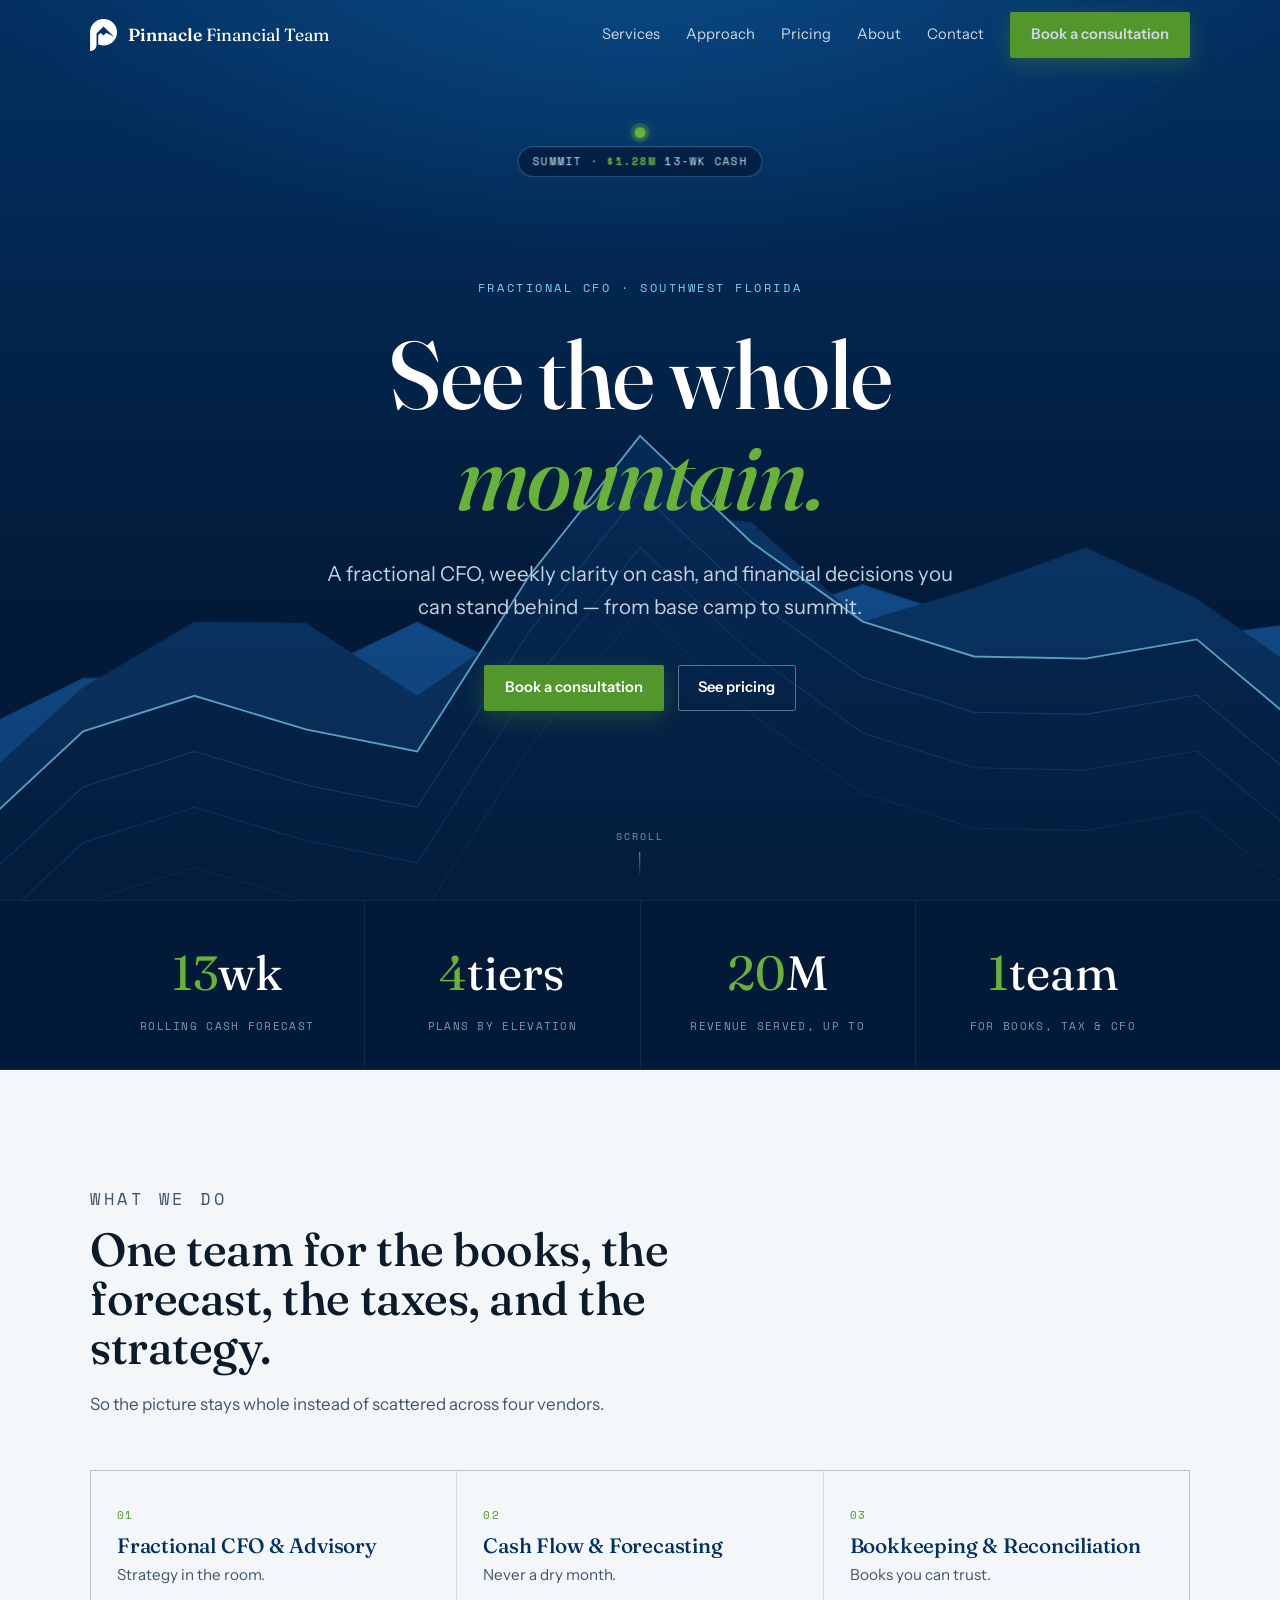
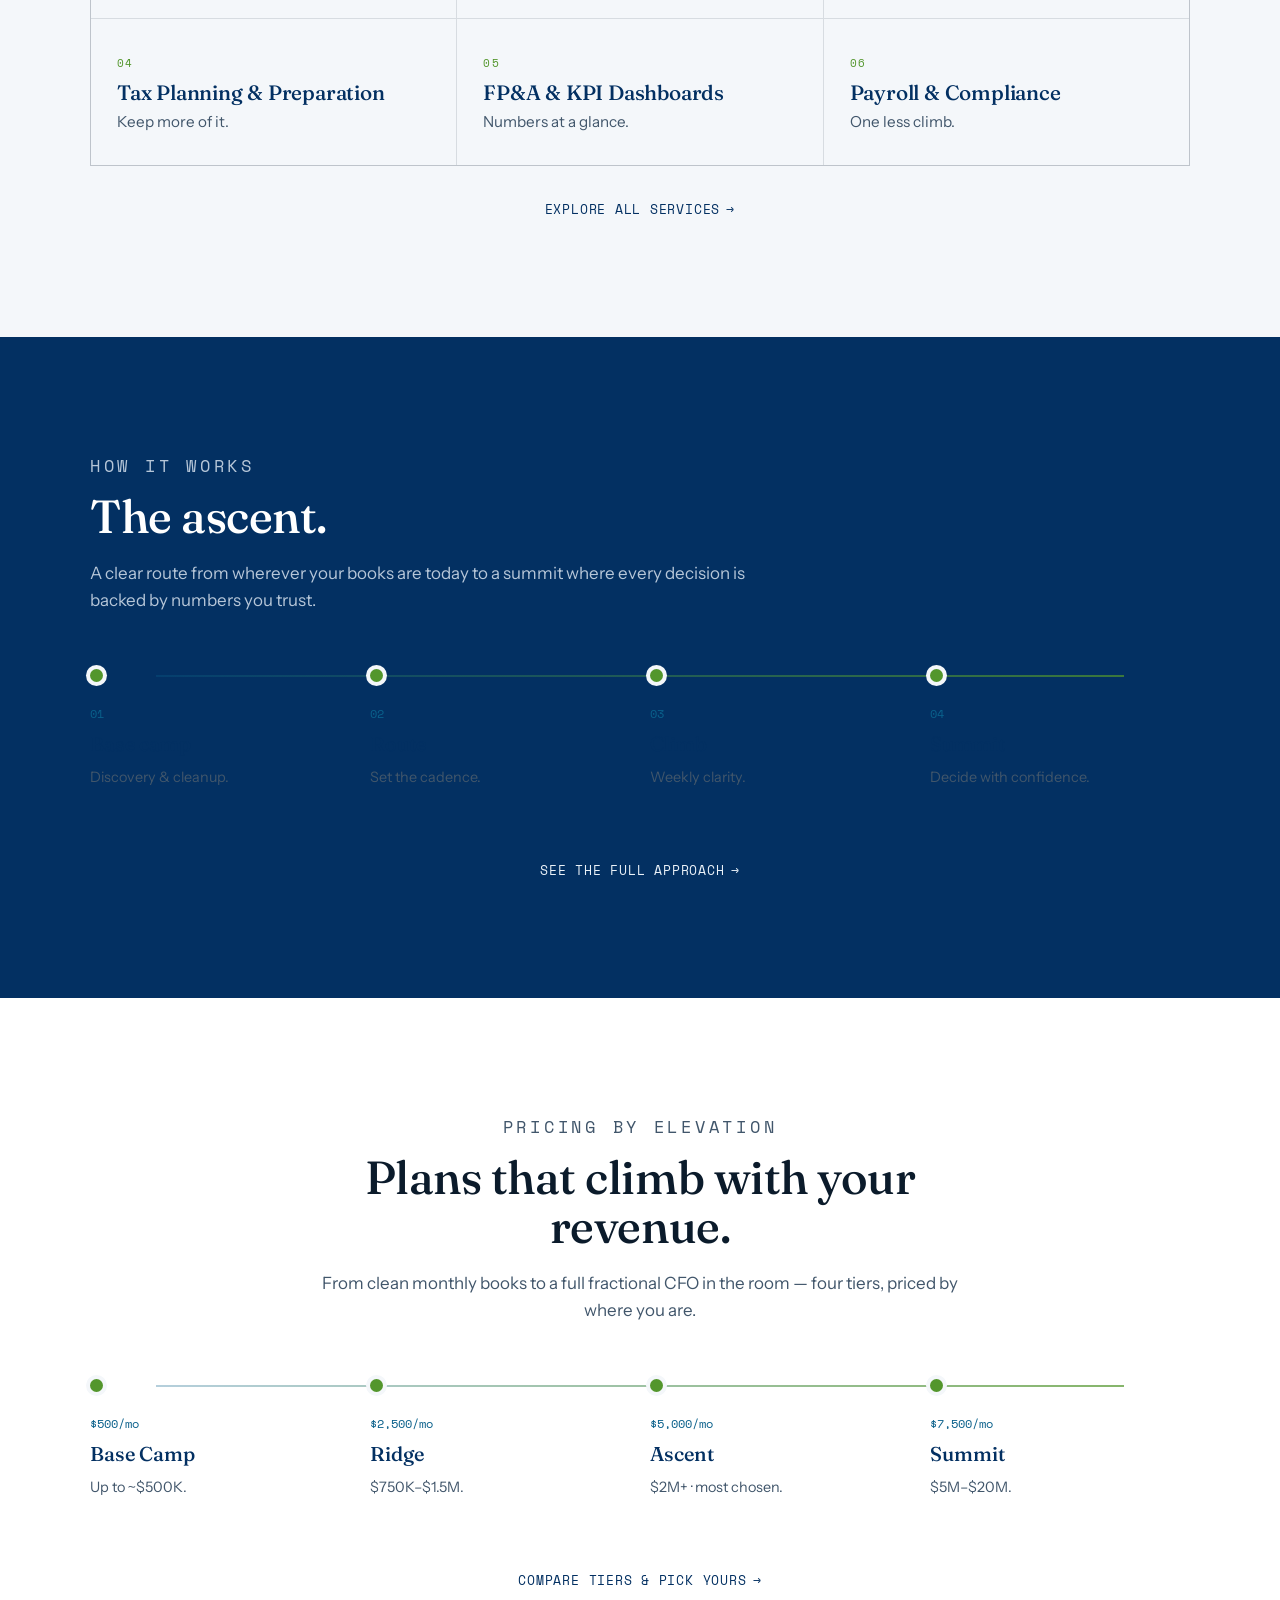
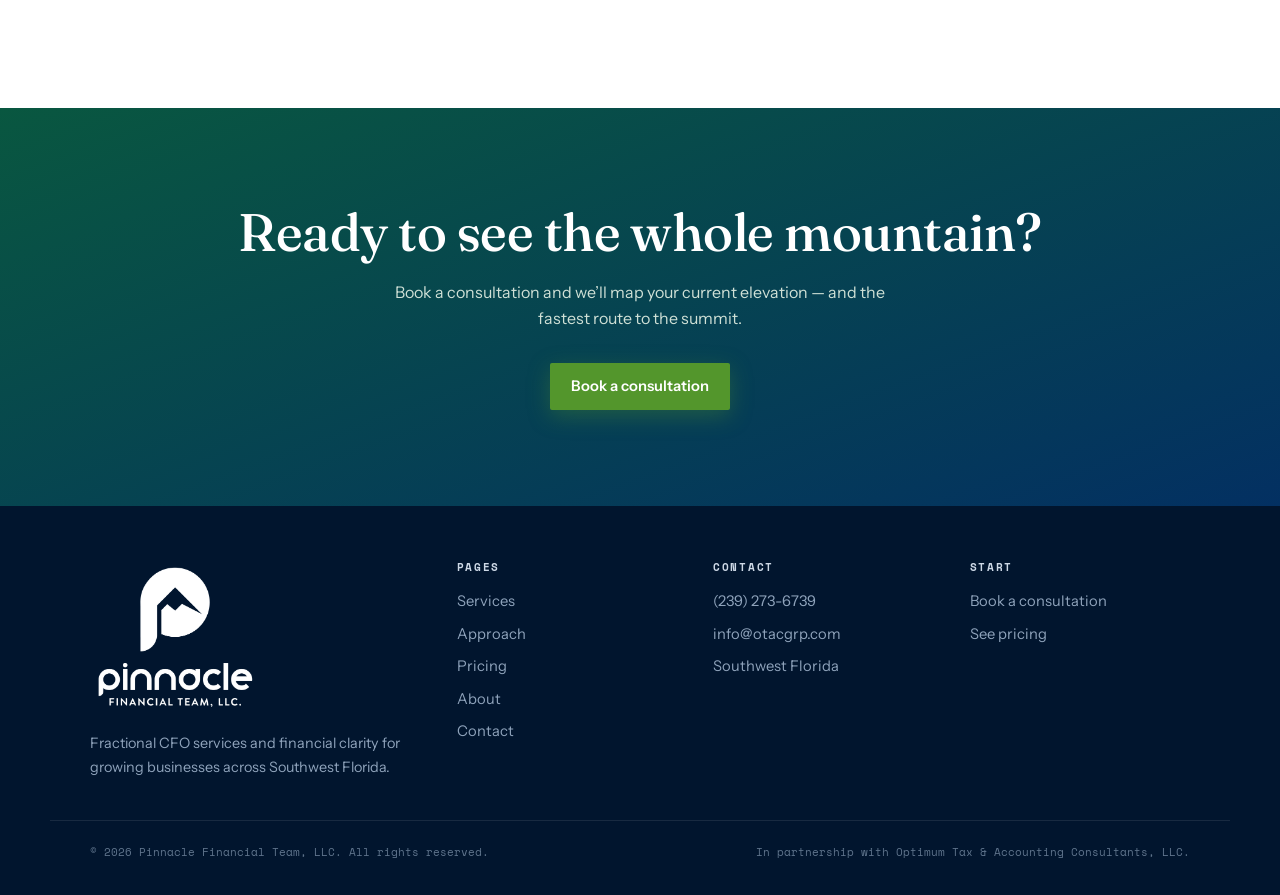
==== commit 669e6e59: "Add files via upload" ====
--- a/index.html
+++ b/index.html
@@ -1,692 +1,322 @@
-<!DOCTYPE html>
-<html lang="en">
-<head>
-<meta charset="UTF-8" />
-<meta name="viewport" content="width=device-width, initial-scale=1.0" />
-<title>Florida Aire — AC Repair &amp; HVAC in Fort Myers, Cape Coral &amp; Naples</title>
-<meta name="description" content="Owner-operated HVAC in Fort Myers since 2015. Fast, fair 24/7 AC repair, installation, maintenance, ductwork and air quality across Southwest Florida." />
-<link rel="preconnect" href="https://fonts.googleapis.com">
-<link rel="preconnect" href="https://fonts.gstatic.com" crossorigin>
-<link href="https://fonts.googleapis.com/css2?family=Archivo:wght@400;500;600;700;800;900&family=Sora:wght@400;600;700;800&family=Anton&family=Poppins:wght@400;500;600;700;800&family=Playfair+Display:wght@400;600;700;800&family=Inter:wght@400;500;600;700&family=Figtree:wght@400;500;600;700&family=Roboto:wght@400;500;700&family=Work+Sans:wght@400;500;600;700&family=Lora:wght@400;500;600;700&family=Space+Mono:wght@400;700&display=swap" rel="stylesheet">
-<script>(function(){try{var d=document.documentElement,s=localStorage;var L=s.getItem('fa-layout');if(L)d.setAttribute('data-layout',L);else d.setAttribute('data-layout','1');var H=s.getItem('fa-disp');if(H)d.style.setProperty('--disp',H);var B=s.getItem('fa-body');if(B)d.style.setProperty('--body',B);}catch(e){}})();</script>
-<link rel="stylesheet" href="styles.css">
-<link rel="stylesheet" href="layouts.css">
-<link rel="icon" type="image/svg+xml" href="assets/favicon.svg">
-<link rel="icon" type="image/png" sizes="32x32" href="assets/favicon-32.png">
-<link rel="icon" type="image/png" sizes="16x16" href="assets/favicon-16.png">
-<link rel="icon" href="assets/favicon.ico" sizes="any">
-<link rel="apple-touch-icon" href="assets/apple-touch-icon.png">
-<link rel="manifest" href="site.webmanifest">
-<meta name="theme-color" content="#1C63B0">
-</head>
-<body>
+<!DOCTYPE html><html lang="en"><head>
+<meta charset="utf-8"><meta name="viewport" content="width=device-width, initial-scale=1">
+<title>Fractional CFO &amp; Financial Clarity — Pinnacle Financial Team, LLC</title><meta name="description" content="A fractional CFO, weekly cash clarity, and financial decisions you can stand behind. Southwest Florida.">
+<link rel="preconnect" href="https://fonts.googleapis.com"><link rel="preconnect" href="https://fonts.gstatic.com" crossorigin>
+<link href="https://fonts.googleapis.com/css2?family=Fraunces:ital,opsz,wght@0,9..144,400;0,9..144,500;0,9..144,600;1,9..144,500&family=Instrument+Sans:wght@400;500;600&family=Space+Mono:wght@400;700&display=swap" rel="stylesheet">
+<style>
+:root{--navy:#033062;--navy-deep:#021a38;--steel:#0a608b;--pine:#095740;--ascent:#53962c;--ascent-bright:#68b23a;--fog:#aaaaaa;--paper:#f4f7fa;--ink:#0b1b2b;--line:rgba(11,27,43,.12);--maxw:1180px}
+*{box-sizing:border-box;margin:0;padding:0}
+html{scroll-behavior:smooth}
+body{font-family:"Instrument Sans",system-ui,sans-serif;color:var(--ink);background:var(--paper);line-height:1.6;-webkit-font-smoothing:antialiased;overflow-x:hidden}
+h1,h2,h3{font-family:"Fraunces",Georgia,serif;font-weight:500;line-height:1.05;letter-spacing:-.01em}
+a{color:inherit;text-decoration:none} img{display:block;max-width:100%}
+.wrap{max-width:var(--maxw);margin-inline:auto;padding-inline:clamp(20px,5vw,40px)}
+.eyebrow{font-family:"Space Mono",monospace;font-size:.72rem;letter-spacing:.22em;text-transform:uppercase;color:var(--steel)}
+/* nav */
+.nav{position:fixed;inset:0 0 auto 0;z-index:60;transition:background .3s,border-color .3s;border-bottom:1px solid transparent}
+.nav.scrolled{background:rgba(3,26,56,.92);backdrop-filter:blur(12px);border-color:rgba(255,255,255,.08)}
+.nav-in{display:flex;align-items:center;justify-content:space-between;height:70px;max-width:var(--maxw);margin-inline:auto;padding-inline:clamp(20px,5vw,40px)}
+.brand{display:flex;align-items:center;gap:11px} .brand img{height:32px}
+.brand-txt{color:#fff;font-family:"Fraunces",serif;font-size:1.1rem} .brand-txt b{font-weight:600}
+.nav-links{display:flex;align-items:center;gap:26px}
+.nav-links a{color:#cdd8e6;font-size:.92rem;transition:color .2s;position:relative}
+.nav-links a:hover{color:#fff}
+.nav-links a.active{color:#fff}
+.nav-links a.active::after{content:"";position:absolute;left:0;right:0;bottom:-6px;height:2px;background:var(--ascent-bright)}
+.btn{display:inline-flex;align-items:center;justify-content:center;gap:.5em;font-weight:600;font-size:.92rem;padding:.72em 1.35em;border-radius:2px;border:1px solid transparent;cursor:pointer;transition:transform .15s,background .2s,box-shadow .2s}
+.btn-green{background:var(--ascent);color:#fff;box-shadow:0 6px 22px rgba(83,150,44,.35)} .btn-green:hover{background:var(--ascent-bright);transform:translateY(-1px)}
+.btn-ghost{background:transparent;color:#fff;border-color:rgba(255,255,255,.35)} .btn-ghost:hover{border-color:#fff}
+.btn-navy{background:var(--navy);color:#fff} .btn-navy:hover{background:var(--steel)}
+.nav-toggle{display:none}
+/* home hero */
+.hero{position:relative;min-height:100svh;display:flex;flex-direction:column;justify-content:center;align-items:center;text-align:center;background:radial-gradient(1100px 560px at 50% -8%,#0a4b86 0%,rgba(10,75,134,0) 60%),linear-gradient(180deg,var(--navy) 0%,var(--navy-deep) 68%);color:#eaf1f8;overflow:hidden;padding-top:90px}
+.hero-copy{position:relative;z-index:5;max-width:820px;padding-inline:24px}
+.hero .eyebrow{color:#7fd0f0;opacity:0;animation:fade .8s .1s forwards}
+.hero h1{font-size:clamp(3rem,8vw,6rem);color:#fff;margin:.28em 0 .34em}
+.hero h1 .w{display:inline-block;overflow:hidden;vertical-align:top}
+.hero h1 .w>span{display:inline-block;transform:translateY(110%);animation:rise .9s cubic-bezier(.2,.7,.2,1) forwards}
+.hero h1 .w:nth-child(1)>span{animation-delay:.15s}.hero h1 .w:nth-child(2)>span{animation-delay:.28s}.hero h1 .w:nth-child(3)>span{animation-delay:.41s}
+.hero h1 em{display:block;font-style:italic;color:var(--ascent-bright);opacity:0;animation:fade .9s .6s forwards}
+.hero-sub{font-size:clamp(1.05rem,1.6vw,1.28rem);color:#c3d2e2;max-width:46ch;margin:0 auto 2em;opacity:0;animation:fade .9s .8s forwards}
+.hero-cta{display:flex;gap:14px;justify-content:center;flex-wrap:wrap;opacity:0;animation:fade .9s 1s forwards}
+.hero-mtn{position:absolute;left:0;right:0;bottom:0;width:100%;height:66%;z-index:1}
+.hero-mtn .mtn{opacity:0;transform:translateY(40px);animation:mtnUp 1.2s cubic-bezier(.2,.7,.2,1) forwards}
+.hero-mtn .back{animation-delay:.2s}.hero-mtn .mid{animation-delay:.35s}.hero-mtn .front{animation-delay:.5s}
+.hero-mtn .crest{stroke-dasharray:5200;stroke-dashoffset:5200;animation:draw 2.4s .8s ease forwards}
+.hero-mtn .contour{stroke-dasharray:5200;stroke-dashoffset:5200;animation:draw 2.6s ease forwards}
+.hero-mtn .c1{animation-delay:1s}.hero-mtn .c2{animation-delay:1.2s}.hero-mtn .c3{animation-delay:1.4s}
+.summit-chip{position:absolute;z-index:6;transform:translate(-50%,-140%);opacity:0;animation:fade .8s 1.9s forwards}
+.summit-chip .flag{width:11px;height:11px;border-radius:50%;background:var(--ascent-bright);box-shadow:0 0 0 4px rgba(104,178,58,.25),0 0 14px rgba(104,178,58,.7);margin:0 auto 8px}
+.summit-chip .rd{background:rgba(3,26,56,.72);border:1px solid rgba(127,208,240,.35);border-radius:100px;padding:6px 14px;font-family:"Space Mono",monospace;font-size:.66rem;letter-spacing:.12em;color:#cfe6f5;white-space:nowrap;backdrop-filter:blur(4px)}
+.summit-chip .rd b{color:var(--ascent-bright)}
+.scroll-cue{position:absolute;bottom:22px;left:50%;transform:translateX(-50%);z-index:6;font-family:"Space Mono",monospace;font-size:.6rem;letter-spacing:.2em;color:#7f95ae;opacity:0;animation:fade 1s 2.2s forwards}
+.scroll-cue span{display:block;width:1px;height:26px;background:linear-gradient(#7f95ae,transparent);margin:8px auto 0;animation:cue 2s infinite}
+@keyframes fade{to{opacity:1}}@keyframes rise{to{transform:translateY(0)}}@keyframes mtnUp{to{opacity:1;transform:translateY(0)}}@keyframes draw{to{stroke-dashoffset:0}}@keyframes cue{0%,100%{opacity:.3;transform:translateY(0)}50%{opacity:1;transform:translateY(4px)}}
+/* page hero (subpages) */
+.page-hero{position:relative;background:radial-gradient(900px 420px at 80% -20%,#0a4b86 0%,rgba(10,75,134,0) 60%),linear-gradient(180deg,var(--navy),var(--navy-deep));color:#eaf1f8;overflow:hidden;padding:150px 0 76px}
+.ph-contours{position:absolute;inset:0;width:100%;height:100%;z-index:0}
+.page-hero .wrap{position:relative;z-index:2}
+.page-hero .eyebrow{color:#7fd0f0}
+.page-hero h1{font-size:clamp(2.6rem,6vw,4.4rem);color:#fff;margin:.24em 0 .3em;max-width:16ch}
+.page-hero p{color:#c3d2e2;font-size:clamp(1.05rem,1.5vw,1.24rem);max-width:52ch}
+/* sections */
+.section{padding-block:clamp(72px,9vw,120px)}
+.light{background:var(--paper)}.white{background:#fff}
+.dark{background:var(--navy);color:#eaf1f8}.dark .sec-head h2{color:#fff}.dark .sec-head p{color:#b6c6d8}.dark .eyebrow{color:#7fd0f0}
+.sec-head{max-width:660px;margin-bottom:52px}.sec-head.center{margin-inline:auto;text-align:center}
+.sec-head h2{font-size:clamp(2rem,4.2vw,2.9rem);margin:.3em 0 .4em}
+.sec-head p{color:#41566b;font-size:1.06rem}
+/* stats */
+.stats{background:var(--navy-deep);border-block:1px solid rgba(255,255,255,.06)}
+.stats-in{display:grid;grid-template-columns:repeat(4,1fr);gap:1px;background:rgba(255,255,255,.06)}
+.stat{background:var(--navy-deep);padding:34px 26px;text-align:center}
+.stat-v{display:block;font-family:"Fraunces",serif;font-size:clamp(2.2rem,4vw,3rem);color:#fff}.stat-v span{color:var(--ascent-bright)}
+.stat-l{font-family:"Space Mono",monospace;font-size:.68rem;letter-spacing:.12em;text-transform:uppercase;color:#7f95ae;margin-top:6px;display:block}
+/* teasers (home) */
+.teaser-grid{display:grid;grid-template-columns:repeat(3,1fr);gap:1px;background:var(--line);border:1px solid var(--line)}
+.tz{background:var(--paper);padding:30px 26px;transition:background .25s}.tz:hover{background:#fff}
+.tz .n{font-family:"Space Mono",monospace;font-size:.7rem;color:var(--ascent);letter-spacing:.12em}
+.tz h3{font-size:1.3rem;color:var(--navy);margin:.4em 0 .3em}.tz p{color:#41566b;font-size:.95rem}
+.more{display:inline-flex;align-items:center;gap:.5em;margin-top:34px;font-family:"Space Mono",monospace;font-size:.8rem;letter-spacing:.06em;color:var(--navy);text-transform:uppercase}
+.more:hover{color:var(--ascent)} .more .arw{transition:transform .2s}.more:hover .arw{transform:translateX(4px)}
+.center-more{text-align:center}
+/* mini ascent (home) */
+.mini-ascent{display:grid;grid-template-columns:repeat(4,1fr);gap:20px;position:relative;margin-top:20px}
+.mini-ascent::before{content:"";position:absolute;left:6%;right:6%;top:9px;height:2px;background:linear-gradient(90deg,rgba(10,96,139,.3),rgba(83,150,44,.7))}
+.mz{position:relative;padding-top:34px}.mz .dot{position:absolute;top:3px;left:0;width:13px;height:13px;border-radius:50%;background:var(--ascent);box-shadow:0 0 0 4px var(--paper)}
+.mz .num{font-family:"Space Mono",monospace;font-size:.72rem;color:var(--steel)}.mz h4{font-family:"Fraunces",serif;font-weight:500;font-size:1.25rem;color:var(--navy);margin:.1em 0 .3em}.mz p{color:#41566b;font-size:.9rem}
+/* services deep */
+.svc-detail{display:grid;grid-template-columns:repeat(2,1fr);gap:26px}
+.svc-card{background:#fff;border:1px solid var(--line);border-radius:8px;padding:32px 30px;transition:transform .25s,box-shadow .25s}
+.svc-card:hover{transform:translateY(-4px);box-shadow:0 22px 50px rgba(3,48,98,.1)}
+.svc-card .tag{font-family:"Space Mono",monospace;font-size:.68rem;letter-spacing:.14em;text-transform:uppercase;color:var(--ascent)}
+.svc-card h3{font-size:1.5rem;color:var(--navy);margin:.4em 0 .4em}.svc-card>p{color:#41566b;margin-bottom:1.1em}
+.svc-card ul{list-style:none;margin-bottom:1.1em}
+.svc-card li{position:relative;padding-left:22px;font-size:.92rem;color:#33475b;margin-bottom:8px}
+.svc-card li::before{content:"";position:absolute;left:0;top:.5em;width:8px;height:8px;border-left:2px solid var(--ascent);border-bottom:2px solid var(--ascent);transform:rotate(-45deg) translateY(-2px)}
+.svc-best{font-family:"Space Mono",monospace;font-size:.72rem;letter-spacing:.03em;color:var(--steel);border-top:1px solid var(--line);padding-top:14px}
+.svc-best b{color:var(--navy)}
+/* deliver strip */
+.deliver{display:grid;grid-template-columns:repeat(4,1fr);gap:22px}
+.dl{border-top:2px solid var(--pine);padding-top:18px}.dl .k{font-family:"Space Mono",monospace;font-size:.66rem;letter-spacing:.12em;text-transform:uppercase;color:var(--pine)}
+.dl h4{font-family:"Fraunces",serif;font-weight:500;font-size:1.15rem;color:var(--navy);margin:.3em 0 .3em}.dl p{color:#41566b;font-size:.9rem}
+/* approach phases */
+.phases{display:grid;gap:1px;background:rgba(255,255,255,.12);border:1px solid rgba(255,255,255,.12);border-radius:8px;overflow:hidden}
+.phase{background:var(--navy);padding:34px 34px;display:grid;grid-template-columns:210px 1fr auto;gap:30px;align-items:start}
+.phase .lead{display:flex;flex-direction:column;gap:6px}
+.phase .num{font-family:"Space Mono",monospace;color:var(--ascent-bright);font-size:.8rem;letter-spacing:.1em}
+.phase .alt{font-family:"Fraunces",serif;font-size:1.7rem;color:#fff}
+.phase h3{font-family:"Instrument Sans",sans-serif;font-weight:600;font-size:1.1rem;color:#dfe9f3;margin-bottom:.4em}
+.phase p{color:#a9bccf;font-size:.96rem;max-width:52ch}
+.phase ul{list-style:none;min-width:200px}
+.phase li{font-family:"Space Mono",monospace;font-size:.72rem;color:#9fb4c9;padding:5px 0;border-bottom:1px dashed rgba(255,255,255,.12)}
+/* 30-60-90 */
+.timeline{display:grid;grid-template-columns:repeat(3,1fr);gap:24px}
+.tl{background:#fff;border:1px solid var(--line);border-radius:8px;padding:30px 28px}
+.tl .d{font-family:"Space Mono",monospace;font-size:.72rem;letter-spacing:.12em;color:var(--ascent)}
+.tl h3{font-size:1.4rem;color:var(--navy);margin:.3em 0 .5em}.tl p{color:#41566b;font-size:.95rem}
+/* cadence */
+.cadence{display:grid;grid-template-columns:repeat(3,1fr);gap:24px}
+.cad{border-left:3px solid var(--ascent);padding:6px 0 6px 22px}
+.cad .k{font-family:"Space Mono",monospace;font-size:.7rem;letter-spacing:.13em;text-transform:uppercase;color:var(--steel)}
+.cad h4{font-family:"Fraunces",serif;font-weight:500;font-size:1.3rem;color:var(--navy);margin:.2em 0 .4em}.cad p{color:#41566b;font-size:.94rem}
+/* pricing interactive */
+.rev-ask{text-align:center;font-family:"Space Mono",monospace;font-size:.74rem;letter-spacing:.16em;text-transform:uppercase;color:var(--steel);margin-bottom:16px}
+.rev-btns{display:flex;justify-content:center;flex-wrap:wrap;gap:10px;margin-bottom:40px}
+.rev-btn{font:inherit;font-size:.9rem;font-weight:500;padding:.6em 1.25em;border-radius:100px;border:1px solid var(--line);background:#fff;color:var(--navy);cursor:pointer;transition:.2s}
+.rev-btn:hover{border-color:var(--steel)}.rev-btn.active{background:var(--navy);color:#fff;border-color:var(--navy)}
+.price-mtn{position:relative;max-width:960px;margin:0 auto 46px}
+.price-mtn svg{width:100%;height:auto;display:block;overflow:visible}
+.pcrest{fill:none;stroke:#0a608b;stroke-width:2.4;stroke-dasharray:2200;stroke-dashoffset:2200;transition:stroke-dashoffset 1.8s ease}
+.price-mtn.drawn .pcrest{stroke-dashoffset:0}
+.pcamp-dot{fill:#fff;stroke:var(--steel);stroke-width:3;cursor:pointer;transition:.3s}
+.pcamp.on .pcamp-dot{fill:var(--ascent);stroke:var(--ascent-bright);r:9}
+.pcamp-lbl{font-family:"Space Mono",monospace;font-size:15px;fill:#41566b;letter-spacing:1px;transition:.3s}
+.pcamp.on .pcamp-lbl{fill:var(--navy);font-weight:700}
+.climber{position:absolute;width:20px;height:20px;transform:translate(-50%,-50%);transition:left .6s cubic-bezier(.34,1.2,.4,1),top .6s cubic-bezier(.34,1.2,.4,1);pointer-events:none;z-index:3}
+.climber::before{content:"";position:absolute;inset:0;border-radius:50% 50% 50% 0;transform:rotate(-45deg);background:var(--ascent);box-shadow:0 6px 16px rgba(83,150,44,.5)}
+.climber::after{content:"";position:absolute;width:7px;height:7px;background:#fff;border-radius:50%;left:50%;top:44%;transform:translate(-50%,-50%)}
+.tiers{display:grid;grid-template-columns:repeat(4,1fr);gap:18px}
+.tier{background:#fff;border:1px solid var(--line);border-radius:8px;padding:26px 22px 28px;position:relative;cursor:pointer;transition:transform .3s,box-shadow .3s,border-color .3s,opacity .3s}
+.tier.dim{opacity:.55}.tier.focus{transform:translateY(-8px);box-shadow:0 26px 60px rgba(3,48,98,.18);border-color:var(--ascent);opacity:1}
+.tier-top{display:flex;align-items:center;justify-content:space-between;margin-bottom:6px}
+.tier-alt{font-family:"Space Mono",monospace;font-size:.66rem;letter-spacing:.2em;color:var(--steel)}.tier.focus .tier-alt{color:var(--ascent)}
+.tier-ribbon{background:var(--ascent);color:#fff;font-family:"Space Mono",monospace;font-size:.56rem;letter-spacing:.1em;text-transform:uppercase;padding:3px 9px;border-radius:2px}
+.tier-name{font-family:"Fraunces",serif;font-size:1.3rem;color:var(--navy);display:block;margin-bottom:14px}
+.tier-price{display:flex;align-items:baseline;gap:1px;margin-bottom:2px}
+.tier-cur{font-family:"Fraunces",serif;font-size:1.3rem;color:var(--ink)}.tier-amt{font-family:"Fraunces",serif;font-size:2.2rem;color:var(--ink)}
+.tier-per{font-family:"Space Mono",monospace;font-size:.78rem;color:var(--fog);margin-left:3px}
+.tier-rev{font-family:"Space Mono",monospace;font-size:.7rem;color:var(--steel);margin-bottom:18px}
+.tier-feats{list-style:none;margin-bottom:22px}
+.tier-feats li{position:relative;padding-left:20px;font-size:.88rem;color:#41566b;margin-bottom:8px}
+.tier-feats li::before{content:"";position:absolute;left:0;top:.5em;width:8px;height:8px;border-left:2px solid var(--ascent);border-bottom:2px solid var(--ascent);transform:rotate(-45deg) translateY(-2px)}
+.tier-cta{display:block;text-align:center;font-weight:600;font-size:.88rem;padding:.68em;border:1px solid var(--navy);border-radius:2px;color:var(--navy);transition:.2s}
+.tier-cta:hover{background:var(--navy);color:#fff}.tier.focus .tier-cta{background:var(--ascent);border-color:var(--ascent);color:#fff}
+.addon{margin-top:30px;text-align:center;font-family:"Space Mono",monospace;font-size:.8rem;color:#41566b}.addon b{color:var(--navy)}
+/* matrix */
+.matrix-wrap{overflow-x:auto}
+.matrix{width:100%;border-collapse:collapse;min-width:680px}
+.matrix th,.matrix td{padding:15px 16px;text-align:center;border-bottom:1px solid var(--line);font-size:.92rem}
+.matrix thead th{font-family:"Fraunces",serif;font-weight:500;font-size:1.05rem;color:var(--navy);border-bottom:2px solid var(--navy)}
+.matrix thead th.rec{color:var(--ascent)}
+.matrix tbody th{text-align:left;font-weight:500;color:#33475b;font-family:"Instrument Sans",sans-serif}
+.matrix td.yes{color:var(--ascent);font-weight:700}.matrix td.no{color:var(--fog)}
+.matrix .col-rec{background:rgba(83,150,44,.06)}
+/* faq */
+.faq{max-width:820px;margin-inline:auto}
+.qa{border-bottom:1px solid var(--line)}
+.qa button{width:100%;text-align:left;background:none;border:0;cursor:pointer;font:inherit;padding:22px 2px;display:flex;justify-content:space-between;align-items:center;gap:20px;color:var(--navy);font-family:"Fraunces",serif;font-size:1.2rem}
+.qa .ic{flex:none;width:22px;height:22px;position:relative}
+.qa .ic::before,.qa .ic::after{content:"";position:absolute;background:var(--ascent);border-radius:2px;left:50%;top:50%;transition:transform .25s}
+.qa .ic::before{width:14px;height:2px;transform:translate(-50%,-50%)}.qa .ic::after{width:2px;height:14px;transform:translate(-50%,-50%)}
+.qa.open .ic::after{transform:translate(-50%,-50%) scaleY(0)}
+.qa .ans{max-height:0;overflow:hidden;transition:max-height .3s ease}
+.qa .ans p{color:#41566b;padding:0 2px 22px;font-size:.98rem}
+.qa.open .ans{max-height:260px}
+/* values / industries / serve */
+.values-grid{display:grid;grid-template-columns:repeat(2,1fr);gap:30px}
+.val{border-top:2px solid var(--pine);padding-top:20px}.val .n{font-family:"Space Mono",monospace;font-size:.72rem;color:var(--pine)}
+.val h3{font-size:1.35rem;color:var(--navy);margin:.25em 0 .35em}.val p{color:#41566b;font-size:.98rem}
+.serve-grid{display:grid;grid-template-columns:1.1fr 1fr;gap:56px;align-items:center}
+.serve-copy h2{font-size:clamp(1.9rem,3.5vw,2.5rem);color:var(--navy);margin-bottom:.5em}.serve-copy p{color:#41566b;margin-bottom:1em}
+.chips{display:flex;flex-wrap:wrap;gap:12px;list-style:none}
+.chip{border:1px solid var(--line);background:#fff;border-radius:100px;padding:.6em 1.15em;font-size:.92rem;color:var(--navy)}
+/* about story */
+.story{display:grid;grid-template-columns:1fr 1fr;gap:56px;align-items:start}
+.story .lede{font-family:"Fraunces",serif;font-size:clamp(1.4rem,2.4vw,1.9rem);color:var(--navy);line-height:1.3}
+.story p{color:#41566b;margin-bottom:1em}
+.partner{background:linear-gradient(160deg,var(--navy),var(--navy-deep));color:#eaf1f8;border-radius:10px;padding:40px 38px}
+.partner .eyebrow{color:var(--ascent-bright)}.partner h3{color:#fff;font-size:1.6rem;margin:.4em 0 .5em}.partner p{color:#b9c9db}
+/* expect steps */
+.expect{display:grid;grid-template-columns:repeat(4,1fr);gap:22px;position:relative}
+.ex{padding-top:8px}.ex .num{font-family:"Space Mono",monospace;font-size:1.4rem;color:var(--ascent);display:block;margin-bottom:.3em}
+.ex h4{font-family:"Fraunces",serif;font-weight:500;font-size:1.2rem;color:var(--navy);margin-bottom:.3em}.ex p{color:#41566b;font-size:.92rem}
+/* contact */
+.contact-in{display:grid;grid-template-columns:1fr 1fr;gap:56px}
+.contact-copy .line{font-family:"Space Mono",monospace;font-size:.94rem;color:var(--navy);margin-bottom:.8em}.contact-copy .line span{color:var(--steel)}
+.contact-copy p{color:#41566b;margin-bottom:1.2em;max-width:42ch}
+.form{display:grid;gap:16px;background:#fff;border:1px solid var(--line);border-radius:10px;padding:32px}
+.frow{display:grid;grid-template-columns:1fr 1fr;gap:16px}
+.field label{display:block;font-family:"Space Mono",monospace;font-size:.66rem;letter-spacing:.13em;text-transform:uppercase;color:var(--steel);margin-bottom:7px}
+.field input,.field textarea,.field select{width:100%;background:var(--paper);border:1px solid var(--line);border-radius:4px;padding:.75em .85em;color:var(--ink);font:inherit;font-size:.95rem;transition:border-color .2s}
+.field input:focus,.field textarea:focus,.field select:focus{outline:none;border-color:var(--ascent)}
+.field textarea{resize:vertical;min-height:110px}
+/* cta band */
+.cta{position:relative;background:linear-gradient(160deg,var(--pine),var(--navy));color:#fff;overflow:hidden;text-align:center}
+.cta-in{position:relative;z-index:2;padding-block:clamp(60px,8vw,96px)}
+.cta h2{font-size:clamp(2rem,4.5vw,3.3rem);color:#fff;margin-bottom:.4em}.cta p{color:#cfe0d6;max-width:46ch;margin:0 auto 2em}
+/* footer */
+.footer{background:#01152e;color:#8fa3bb;padding-block:52px 34px}
+.footer-in{display:grid;grid-template-columns:1.5fr 1fr 1fr 1fr;gap:36px;align-items:start}
+.footer img{width:170px;margin-bottom:16px}.footer .tag{max-width:32ch;font-size:.9rem;line-height:1.7}
+.footer h4{color:#cdd8e6;font-family:"Space Mono",monospace;font-size:.7rem;letter-spacing:.15em;text-transform:uppercase;margin-bottom:14px}
+.footer ul{list-style:none}.footer li{margin-bottom:9px;font-size:.92rem}.footer a:hover{color:#fff}
+.footer-bar{border-top:1px solid rgba(255,255,255,.09);margin-top:40px;padding-top:22px;display:flex;justify-content:space-between;flex-wrap:wrap;gap:12px;font-family:"Space Mono",monospace;font-size:.7rem;color:#5f748c}
+/* reveal */
+.reveal{opacity:0;transform:translateY(24px);transition:opacity .7s ease var(--d,0ms),transform .7s ease var(--d,0ms)}
+.reveal.in{opacity:1;transform:none}
+/* responsive */
+@media(max-width:940px){
+ .nav-links{position:fixed;inset:70px 0 auto 0;flex-direction:column;background:var(--navy-deep);padding:24px;gap:18px;transform:translateY(-140%);transition:transform .3s;border-bottom:1px solid rgba(255,255,255,.1)}
+ .nav-links.open{transform:none}.nav-links a.active::after{display:none}
+ .nav-toggle{display:inline-flex;flex-direction:column;gap:5px;background:none;border:0;cursor:pointer;padding:6px}
+ .nav-toggle span{width:24px;height:2px;background:#fff;display:block}
+ .teaser-grid,.svc-detail,.values-grid,.story,.contact-in{grid-template-columns:1fr}
+ .mini-ascent,.deliver,.timeline,.cadence,.expect,.tiers,.serve-grid{grid-template-columns:1fr 1fr}
+ .mini-ascent::before{display:none}
+ .stats-in,.footer-in{grid-template-columns:1fr 1fr}
+ .phase{grid-template-columns:1fr;gap:16px}.phase ul{min-width:0}
+}
+@media(max-width:560px){
+ .tiers,.footer-in,.stats-in,.deliver,.timeline,.cadence,.expect,.serve-grid,.frow{grid-template-columns:1fr}
+}
+@media(prefers-reduced-motion:reduce){
+ *{animation:none !important;transition:none !important}
+ .reveal{opacity:1 !important;transform:none !important}
+ .hero *{opacity:1 !important;transform:none !important}
+ .hero-mtn .mtn,.hero-mtn .crest,.hero-mtn .contour,.pcrest{opacity:1 !important;transform:none !important;stroke-dashoffset:0 !important}
+}
+</style></head><body id="top">
+<header class="nav" id="nav"><div class="nav-in">
+  <a class="brand" href="index.html"><img src="[data-uri]" alt="Pinnacle mark"><span class="brand-txt"><b>Pinnacle</b> Financial Team</span></a>
+  <button class="nav-toggle" aria-label="Menu" aria-expanded="false"><span></span><span></span><span></span></button>
+  <nav class="nav-links" id="navlinks">
+    <a href="services.html">Services</a>
+    <a href="approach.html">Approach</a>
+    <a href="pricing.html">Pricing</a>
+    <a href="about.html">About</a>
+    <a href="contact.html">Contact</a>
+    <a class="btn btn-green" href="contact.html">Book a consultation</a>
+  </nav></div></header>
+<section class="hero"><svg class="hero-mtn" viewBox="0 0 1440 640" preserveAspectRatio="xMidYMax slice" xmlns="http://www.w3.org/2000/svg" aria-hidden="true">
+ <defs>
+  <linearGradient id="gb" x1="0" y1="0" x2="0" y2="1"><stop offset="0" stop-color="#124a86"/><stop offset="1" stop-color="#0d3b6e"/></linearGradient>
+  <linearGradient id="gmid" x1="0" y1="0" x2="0" y2="1"><stop offset="0" stop-color="#0a3564"/><stop offset="1" stop-color="#08294f"/></linearGradient>
+  <linearGradient id="gfront" x1="0" y1="0" x2="0" y2="1"><stop offset="0" stop-color="#072b57"/><stop offset="1" stop-color="#031d3c"/></linearGradient>
+ </defs>
+ <path class="mtn back" d="M 0.0 568.0 L 0.0 460.0 L 120.0 400.7 L 240.0 400.0 L 360.0 397.8 L 480.0 340.0 L 600.0 401.1 L 720.0 420.0 L 840.0 340.4 L 960.0 300.0 L 1080.0 339.6 L 1200.0 380.0 L 1320.0 356.0 L 1440.0 340.0 L 1440 640 L 0 640 Z" fill="url(#gb)"/><path class="mtn mid" d="M 0.0 592.0 L 0.0 520.0 L 120.0 410.6 L 240.0 340.0 L 360.0 341.6 L 480.0 420.0 L 600.0 336.6 L 720.0 220.0 L 840.0 233.0 L 960.0 340.0 L 1080.0 303.9 L 1200.0 260.0 L 1320.0 315.2 L 1440.0 400.0 L 1440 640 L 0 640 Z" fill="url(#gmid)"/>
+ <path class="mtn front" d="M 0.0 612.0 L 0.0 570.0 L 120.0 458.3 L 240.0 420.0 L 360.0 456.2 L 480.0 480.0 L 600.0 291.8 L 720.0 140.0 L 840.0 254.5 L 960.0 340.0 L 1080.0 377.6 L 1200.0 380.0 L 1320.0 359.2 L 1440.0 460.0 L 1440 640 L 0 640 Z" fill="url(#gfront)"/>
+ <path class="contour c1" d="M 0.0 672.0 L 0.0 672.0 L 0.0 630.0 L 120.0 518.3 L 240.0 480.0 L 360.0 516.2 L 480.0 540.0 L 600.0 351.8 L 720.0 200.0 L 840.0 314.5 L 960.0 400.0 L 1080.0 437.6 L 1200.0 440.0 L 1320.0 419.2 L 1440.0 520.0" fill="none" stroke="#3E6EA8" stroke-width="1.1" opacity=".33"/>
+ <path class="contour c2" d="M 0.0 732.0 L 0.0 732.0 L 0.0 690.0 L 120.0 578.3 L 240.0 540.0 L 360.0 576.2 L 480.0 600.0 L 600.0 411.8 L 720.0 260.0 L 840.0 374.5 L 960.0 460.0 L 1080.0 497.6 L 1200.0 500.0 L 1320.0 479.2 L 1440.0 580.0" fill="none" stroke="#3E6EA8" stroke-width="1.1" opacity=".24"/>
+ <path class="contour c3" d="M 0.0 797.0 L 0.0 797.0 L 0.0 755.0 L 120.0 643.3 L 240.0 605.0 L 360.0 641.2 L 480.0 665.0 L 600.0 476.8 L 720.0 325.0 L 840.0 439.5 L 960.0 525.0 L 1080.0 562.6 L 1200.0 565.0 L 1320.0 544.2 L 1440.0 645.0" fill="none" stroke="#3E6EA8" stroke-width="1.1" opacity=".16"/>
+ <path class="crest" d="M 0.0 612.0 L 0.0 570.0 L 120.0 458.3 L 240.0 420.0 L 360.0 456.2 L 480.0 480.0 L 600.0 291.8 L 720.0 140.0 L 840.0 254.5 L 960.0 340.0 L 1080.0 377.6 L 1200.0 380.0 L 1320.0 359.2 L 1440.0 460.0" fill="none" stroke="#7fd0f0" stroke-width="2" opacity=".7"/></svg>
+  <div class="summit-chip" style="left:50.0%;top:21.9%"><div class="flag"></div><div class="rd">SUMMIT &middot; <b>$1.28M</b> 13-WK CASH</div></div>
+  <div class="hero-copy"><p class="eyebrow">Fractional CFO &middot; Southwest Florida</p>
+    <h1><span class="w"><span>See</span></span> <span class="w"><span>the</span></span> <span class="w"><span>whole</span></span> <em>mountain.</em></h1>
+    <p class="hero-sub">A fractional CFO, weekly clarity on cash, and financial decisions you can stand behind &mdash; from base camp to summit.</p>
+    <div class="hero-cta"><a class="btn btn-green" href="contact.html">Book a consultation</a><a class="btn btn-ghost" href="pricing.html">See pricing</a></div></div>
+  <div class="scroll-cue">SCROLL<span></span></div></section>
 
-<div class="topbar">
-  <div class="wrap">
-    <a href="tel:2392235506"><svg viewBox="0 0 24 24" fill="none" stroke="currentColor" stroke-width="2" width="15" height="15"><path d="M22 16.92v3a2 2 0 0 1-2.18 2 19.79 19.79 0 0 1-8.63-3.07 19.5 19.5 0 0 1-6-6 19.79 19.79 0 0 1-3.07-8.67A2 2 0 0 1 4.11 2h3a2 2 0 0 1 2 1.72c.13.96.36 1.9.7 2.81a2 2 0 0 1-.45 2.11L8.09 9.91a16 16 0 0 0 6 6l1.27-1.27a2 2 0 0 1 2.11-.45c.9.34 1.85.57 2.81.7A2 2 0 0 1 22 16.92z"/></svg> 239-223-5506</a>
-    <a class="tb-mid" href="https://maps.google.com/?q=14020+Marquette+Blvd+Fort+Myers+FL+33905" target="_blank" rel="noopener"><svg viewBox="0 0 24 24" fill="none" stroke="currentColor" stroke-width="2" width="15" height="15"><path d="M21 10c0 7-9 13-9 13s-9-6-9-13a9 9 0 0 1 18 0z"/><circle cx="12" cy="10" r="3"/></svg> 14020 Marquette Blvd, Fort Myers FL 33905</a>
-    <a class="tb-social" href="https://www.facebook.com/profile.php?id=61564320015191" target="_blank" rel="noopener" aria-label="Facebook"><svg viewBox="0 0 24 24" fill="currentColor"><path d="M18 2h-3a5 5 0 0 0-5 5v3H7v4h3v8h4v-8h3l1-4h-4V7a1 1 0 0 1 1-1h3z"/></svg></a>
+<section class="stats"><div class="wrap"><div class="stats-in"><div class="stat reveal" style="--d:0ms"><span class="stat-v"><span data-target="13">0</span>wk</span><span class="stat-l">Rolling cash forecast</span></div><div class="stat reveal" style="--d:90ms"><span class="stat-v"><span data-target="4">0</span>tiers</span><span class="stat-l">Plans by elevation</span></div><div class="stat reveal" style="--d:180ms"><span class="stat-v"><span data-target="20">0</span>M</span><span class="stat-l">Revenue served, up to</span></div><div class="stat reveal" style="--d:270ms"><span class="stat-v"><span data-target="1">0</span>team</span><span class="stat-l">For books, tax &amp; CFO</span></div></div></div></section>
+
+<section class="section light"><div class="wrap">
+  <div class="sec-head"><p class="eyebrow">What we do</p><h2>One team for the books, the forecast, the taxes, and the strategy.</h2>
+    <p>So the picture stays whole instead of scattered across four vendors.</p></div>
+  <div class="teaser-grid"><div class="tz reveal" style="--d:0ms"><span class="n">01</span><h3>Fractional CFO &amp; Advisory</h3><p>Strategy in the room.</p></div><div class="tz reveal" style="--d:60ms"><span class="n">02</span><h3>Cash Flow &amp; Forecasting</h3><p>Never a dry month.</p></div><div class="tz reveal" style="--d:120ms"><span class="n">03</span><h3>Bookkeeping &amp; Reconciliation</h3><p>Books you can trust.</p></div><div class="tz reveal" style="--d:180ms"><span class="n">04</span><h3>Tax Planning &amp; Preparation</h3><p>Keep more of it.</p></div><div class="tz reveal" style="--d:240ms"><span class="n">05</span><h3>FP&amp;A &amp; KPI Dashboards</h3><p>Numbers at a glance.</p></div><div class="tz reveal" style="--d:300ms"><span class="n">06</span><h3>Payroll &amp; Compliance</h3><p>One less climb.</p></div></div>
+  <div class="center-more"><a class="more" href="services.html">Explore all services <span class="arw">&rarr;</span></a></div>
+</div></section>
+
+<section class="section dark"><div class="wrap">
+  <div class="sec-head"><p class="eyebrow">How it works</p><h2>The ascent.</h2><p>A clear route from wherever your books are today to a summit where every decision is backed by numbers you trust.</p></div>
+  <div class="mini-ascent"><div class="mz reveal" style="--d:0ms"><span class="dot"></span><span class="num">01</span><h4>Base camp</h4><p>Discovery &amp; cleanup.</p></div><div class="mz reveal" style="--d:90ms"><span class="dot"></span><span class="num">02</span><h4>Route</h4><p>Set the cadence.</p></div><div class="mz reveal" style="--d:180ms"><span class="dot"></span><span class="num">03</span><h4>Climb</h4><p>Weekly clarity.</p></div><div class="mz reveal" style="--d:270ms"><span class="dot"></span><span class="num">04</span><h4>Summit</h4><p>Decide with confidence.</p></div></div>
+  <div class="center-more" style="margin-top:38px"><a class="more" style="color:#eaf1f8" href="approach.html">See the full approach <span class="arw">&rarr;</span></a></div>
+</div></section>
+
+<section class="section white"><div class="wrap">
+  <div class="sec-head center"><p class="eyebrow">Pricing by elevation</p><h2>Plans that climb with your revenue.</h2>
+    <p>From clean monthly books to a full fractional CFO in the room &mdash; four tiers, priced by where you are.</p></div>
+  <div class="mini-ascent" style="margin-top:10px">
+    <div class="mz reveal"><span class="dot"></span><span class="num">$500/mo</span><h4>Base Camp</h4><p>Up to ~$500K.</p></div>
+    <div class="mz reveal" style="--d:80ms"><span class="dot"></span><span class="num">$2,500/mo</span><h4>Ridge</h4><p>$750K&ndash;$1.5M.</p></div>
+    <div class="mz reveal" style="--d:160ms"><span class="dot"></span><span class="num">$5,000/mo</span><h4>Ascent</h4><p>$2M+ &middot; most chosen.</p></div>
+    <div class="mz reveal" style="--d:240ms"><span class="dot"></span><span class="num">$7,500/mo</span><h4>Summit</h4><p>$5M&ndash;$20M.</p></div>
   </div>
-</div>
-
-<header class="nav" id="nav">
-  <div class="wrap">
-    <a href="index.html" class="brand"><svg xmlns="http://www.w3.org/2000/svg" viewBox="0 0 807 612" class="brand-svg" role="img" aria-label="Florida Aire — Fort Myers HVAC"><g transform="translate(0.000000,612.000000) scale(0.100000,-0.100000)" fill="#1C63B0" stroke="none"><path d="M2079 6116 c-2 -2 -86 -7 -186 -10 -151 -4 -222 -14 -223 -29 0 -1
--7 -24 -15 -50 -8 -26 -10 -45 -5 -42 5 3 26 -19 47 -48 21 -30 49 -59 63 -64
-18 -7 26 -18 28 -39 1 -17 -1 -24 -6 -17 -5 7 -8 -10 -8 -40 1 -34 6 -56 16
--64 13 -11 13 -12 -2 -13 -9 0 -20 -5 -24 -12 -4 -7 -3 -8 5 -4 6 4 2 -9 -9
--29 -11 -20 -18 -40 -16 -44 6 -9 160 5 236 21 30 6 66 10 79 9 13 -2 21 2 17
-7 -5 9 16 15 104 30 19 3 89 4 155 3 146 -3 154 -4 150 -11 -2 -3 11 -6 28 -6
-18 0 55 -12 84 -26 28 -15 54 -24 57 -21 3 4 6 2 6 -4 0 -6 14 -13 31 -17 17
--3 28 -10 24 -16 -3 -5 -3 -10 2 -11 27 -2 45 -10 81 -34 23 -15 39 -31 36
--36 -3 -5 3 -6 12 -2 12 4 15 3 10 -5 -4 -8 -2 -10 7 -6 9 3 16 -3 20 -15 3
--15 10 -19 21 -15 11 4 16 2 14 -7 -2 -7 3 -13 10 -14 8 0 19 -8 26 -17 8 -11
-26 -18 47 -18 24 0 38 -6 47 -21 8 -12 9 -18 3 -14 -6 3 -11 2 -11 -3 0 -5 9
--12 20 -15 11 -3 20 -9 18 -14 -1 -4 1 -30 6 -56 8 -53 -1 -51 114 -30 20 3
-43 5 50 4 6 -1 12 2 12 7 0 6 19 17 42 27 37 15 42 15 50 1 11 -20 32 -20 48
--1 7 9 19 14 27 11 7 -3 13 -1 13 5 0 12 40 48 54 49 5 0 20 12 33 26 23 25
-29 26 89 21 64 -6 64 -6 64 36 0 64 26 87 97 87 22 0 43 4 49 10 6 6 26 1 57
--13 26 -13 44 -26 40 -30 -3 -4 1 -7 11 -7 22 0 103 -43 140 -74 22 -18 27
--30 23 -48 -6 -21 -5 -22 8 -5 14 20 32 6 19 -15 -4 -7 -3 -8 4 -4 7 4 12 1
-12 -7 0 -8 14 -28 30 -45 17 -18 30 -29 30 -25 0 3 9 -4 20 -17 19 -22 24 -40
-21 -69 -2 -8 2 -10 11 -5 9 6 9 2 -2 -12 -8 -10 -11 -16 -6 -12 5 4 14 2 22
--5 7 -7 25 -21 40 -32 39 -29 75 -67 69 -73 -2 -3 7 -15 20 -28 14 -13 25 -28
-25 -34 0 -6 4 -9 9 -6 5 3 14 -8 21 -25 19 -45 65 -84 58 -48 -2 7 8 15 22 19
-28 8 90 -14 90 -31 0 -7 9 -20 20 -29 21 -18 21 -18 -9 -39 -16 -12 -33 -21
--38 -21 -6 0 -18 -9 -28 -20 -10 -11 -21 -18 -24 -15 -7 4 -7 -115 1 -150 2
--11 11 -34 21 -52 22 -41 23 -103 1 -103 -9 0 -12 5 -8 12 4 7 3 8 -4 4 -7 -4
--21 -1 -33 7 -15 11 -17 16 -7 20 7 3 2 5 -12 4 -16 -1 -24 3 -22 11 1 8 -2
-11 -8 7 -6 -4 -26 5 -45 19 -18 14 -38 26 -44 26 -5 0 -23 12 -40 26 -17 14
--36 22 -42 18 -8 -4 -9 -3 -5 4 5 8 -1 12 -18 12 -14 0 -27 4 -30 9 -8 13 -67
--10 -88 -34 -21 -25 -23 -72 -3 -116 8 -19 14 -29 15 -24 0 6 3 6 8 0 4 -6 37
--26 74 -45 36 -19 64 -38 62 -42 -3 -4 1 -5 9 -3 7 3 25 -5 40 -19 15 -14 27
--23 27 -20 0 3 9 0 20 -6 11 -6 18 -15 15 -20 -4 -6 2 -7 12 -3 15 6 16 5 5
--9 -11 -14 -10 -16 9 -11 20 6 21 4 9 -9 -8 -8 -24 -13 -38 -10 -17 3 -23 1
--18 -7 5 -8 -7 -11 -38 -11 -25 0 -48 -5 -51 -10 -3 -6 -26 -15 -49 -21 -36
--9 -47 -18 -62 -49 -10 -21 -22 -36 -26 -34 -14 9 26 -62 45 -78 25 -22 99
--33 125 -19 11 6 31 11 44 11 13 0 28 4 34 9 5 5 23 12 39 15 41 7 95 22 125
-33 14 6 31 8 39 5 8 -3 11 0 7 7 -5 7 5 11 31 12 21 0 47 2 57 4 26 5 78 -23
-70 -37 -4 -7 -3 -8 4 -4 6 3 16 -3 22 -14 6 -11 16 -20 23 -20 7 0 6 4 -3 10
--8 5 -10 10 -4 10 6 0 19 -9 29 -20 10 -11 22 -17 27 -14 4 3 7 0 6 -8 -2 -8
-4 -12 15 -10 9 2 17 -2 17 -8 0 -6 5 -8 10 -5 14 9 62 -23 55 -35 -4 -6 0 -10
-7 -10 8 0 14 -9 15 -20 1 -11 -4 -20 -10 -19 -25 3 -36 -2 -41 -18 -8 -24 -48
--41 -74 -32 -16 6 -20 5 -16 -6 4 -8 -16 -27 -53 -51 -84 -54 -109 -57 -198
--24 -11 5 -46 14 -77 21 -32 7 -58 16 -58 20 0 4 -8 7 -17 6 -26 -1 -143 25
--148 33 -3 4 -23 4 -47 0 -23 -5 -48 -5 -56 -2 -11 4 -13 1 -7 -7 4 -7 4 -16
--1 -20 -5 -3 -16 -17 -25 -31 -22 -34 10 -94 61 -117 62 -27 74 -31 135 -44
-92 -19 105 -28 69 -46 -16 -8 -46 -26 -66 -40 -21 -14 -42 -22 -49 -17 -8 5
--9 3 -4 -6 6 -10 4 -12 -9 -7 -11 5 -15 3 -10 -5 5 -8 2 -9 -10 -5 -9 4 -15 3
--11 -2 6 -10 -49 -41 -72 -41 -8 0 -11 -5 -7 -12 5 -7 2 -9 -9 -5 -11 4 -14 2
--10 -9 5 -12 -7 -19 -29 -15 -5 0 -8 -6 -8 -14 0 -9 -9 -33 -20 -55 -20 -39
--29 -79 -12 -52 8 12 38 -32 34 -49 -1 -4 8 -4 20 -1 15 4 19 2 13 -7 -6 -10
--3 -11 11 -3 11 5 37 13 58 17 22 3 51 15 64 26 14 10 35 19 48 19 12 0 26 5
-30 12 5 7 3 8 -6 3 -9 -5 -11 -4 -6 3 5 9 13 9 26 2 25 -13 40 -12 16 1 -16
-10 -14 13 23 30 23 10 41 23 41 29 0 5 5 10 11 10 6 0 17 7 25 15 37 37 59
--19 26 -64 -12 -16 -23 -52 -27 -87 -3 -32 -9 -72 -12 -88 -3 -19 -2 -26 6
--22 6 4 11 1 11 -8 0 -9 11 -23 25 -32 14 -9 23 -20 20 -24 -8 -12 56 -4 90
-11 17 8 30 19 30 24 0 16 27 89 37 102 5 7 7 21 3 31 -3 12 1 26 11 36 9 9 14
-22 11 30 -8 19 13 107 24 101 5 -4 6 0 3 8 -7 20 13 93 32 112 9 8 11 15 4 15
--6 0 -2 9 9 21 12 13 25 18 33 13 7 -4 10 -4 6 1 -12 13 38 46 58 38 11 -4 15
--2 11 4 -7 11 41 38 62 34 8 -1 10 2 5 10 -5 9 -2 10 9 6 10 -4 17 -1 17 6 0
-15 56 41 70 32 7 -4 14 2 17 14 13 52 24 -2 22 -120 -1 -97 -4 -133 -15 -144
--8 -7 -14 -18 -14 -23 0 -12 -29 -26 -50 -24 -11 1 -11 0 -2 -4 10 -5 10 -9 1
--20 -6 -8 -15 -11 -20 -8 -5 3 -9 0 -9 -6 0 -14 -160 -174 -183 -183 -10 -4
--16 -11 -12 -17 3 -5 0 -20 -7 -32 -18 -34 -19 -85 -2 -103 8 -8 13 -18 10
--23 -2 -4 3 -9 12 -10 81 -9 101 -9 99 2 -1 6 6 10 17 8 12 -2 16 1 10 9 -5 9
--2 10 10 6 13 -5 17 -3 13 7 -7 17 37 61 52 52 7 -5 8 -1 4 10 -5 14 -3 16 11
-11 10 -4 15 -3 11 3 -9 14 43 67 53 55 15 -16 32 -77 25 -88 -3 -5 -2 -7 4 -4
-5 4 16 -5 23 -18 7 -14 17 -25 22 -25 5 0 7 -4 3 -9 -3 -5 -1 -12 5 -16 5 -3
-10 -1 10 6 0 8 4 8 15 -1 12 -10 16 -10 20 1 6 16 12 2179 6 2174 -2 -3 -12 0
--22 5 -12 7 -19 6 -21 -2 -2 -6 -15 -12 -28 -13 -30 -2 -32 -10 -37 -230 -2
--99 -6 -186 -9 -194 -5 -16 -74 43 -74 64 0 6 -18 22 -39 35 -21 14 -37 28
--34 33 2 4 -2 7 -10 7 -8 0 -22 9 -32 20 -22 24 -98 26 -117 3 -6 -7 -7 -13
--3 -13 4 0 2 -7 -5 -15 -7 -8 -14 -38 -15 -67 -2 -28 0 -46 4 -39 8 13 48 -36
-43 -52 -1 -5 2 -6 8 -2 6 3 17 -1 26 -9 9 -9 11 -16 4 -16 -6 0 -9 -4 -5 -10
-3 -5 13 -6 22 -3 12 5 15 2 10 -10 -4 -11 -2 -14 7 -11 13 5 53 -44 48 -59 -1
--5 2 -6 8 -2 12 7 80 -53 80 -71 0 -7 8 -15 18 -18 43 -14 52 -54 52 -239 0
--173 -5 -201 -32 -177 -22 18 -179 110 -188 110 -5 0 -17 9 -27 19 -10 10 -27
-20 -37 22 -27 5 -67 87 -60 122 4 19 1 29 -10 33 -9 3 -16 17 -16 30 0 13 -4
-32 -9 42 -12 22 -56 193 -55 210 1 6 -2 12 -7 12 -5 0 -9 6 -9 13 0 7 -9 18
--20 25 -12 7 -18 18 -14 24 5 7 2 9 -9 5 -11 -4 -14 -2 -10 9 6 17 3 17 42 3
-20 -7 30 -17 29 -28 -2 -9 3 -15 10 -13 18 3 34 -45 22 -68 -7 -13 -7 -21 2
--26 7 -5 8 -3 3 6 -5 8 -4 11 2 7 5 -3 32 -84 58 -178 54 -190 52 -186 154
--240 48 -25 67 -40 65 -53 -2 -13 1 -15 11 -6 8 7 20 8 27 4 26 -17 39 -13 32
-8 -5 16 -3 19 7 12 11 -6 12 -5 3 7 -15 18 -19 195 -4 204 5 3 10 12 10 18 0
-7 -4 6 -11 -3 -8 -11 -9 -6 -5 20 4 25 3 31 -4 20 -9 -13 -14 -7 -11 13 0 4
--6 7 -15 7 -8 0 -13 4 -9 10 3 5 -8 16 -25 25 -16 8 -30 22 -30 30 0 8 -6 15
--13 15 -13 0 -98 81 -101 96 0 5 -5 8 -9 6 -5 -1 -6 2 -2 8 3 6 -3 10 -15 10
--16 0 -20 4 -16 16 3 8 2 13 -3 10 -9 -6 -55 43 -47 51 3 3 -1 15 -9 27 -17
-23 -21 101 -5 91 6 -3 10 2 10 13 0 20 29 52 48 52 7 0 12 5 12 10 0 6 20 10
-45 10 25 0 45 -5 45 -11 0 -5 5 -7 10 -4 6 3 10 2 10 -4 0 -6 10 -15 23 -21
-21 -11 21 -10 3 4 -11 9 -15 16 -9 16 11 0 50 -39 46 -46 -8 -11 -2 -24 8 -19
-6 4 20 -2 32 -13 36 -34 42 -15 43 129 0 154 12 186 81 214 33 14 83 11 83 -5
-0 -4 17 -7 38 -6 31 1 36 -2 34 -17 -3 -16 0 -17 17 -7 19 10 25 7 22 -12 0
--4 5 -5 12 -2 7 2 19 -7 27 -21 8 -15 20 -23 27 -20 8 2 12 1 9 -4 -3 -5 3
--11 14 -14 11 -3 20 -12 20 -21 0 -9 4 -16 10 -16 5 0 9 -6 7 -12 -1 -7 3 -12
-10 -11 8 2 10 -4 6 -14 -4 -10 -2 -14 4 -10 13 8 47 -29 38 -42 -3 -6 1 -11 9
--11 9 0 18 -11 22 -25 3 -14 10 -25 14 -25 5 0 12 -14 15 -32 4 -17 14 -38 21
--46 8 -7 14 -27 14 -43 0 -16 4 -29 10 -29 12 0 40 -65 40 -94 0 -12 4 -26 10
--32 9 -9 27 -113 33 -198 2 -28 9 -52 15 -54 7 -2 12 1 12 8 0 6 8 10 18 8 12
--2 18 5 20 22 2 19 1 22 -7 10 -5 -8 -7 -19 -4 -25 3 -5 0 -5 -7 2 -16 15 47
-115 67 108 7 -2 12 1 10 7 -1 7 3 12 8 13 6 0 16 4 22 8 9 6 11 3 7 -10 -5
--17 -5 -17 6 0 6 9 9 21 5 26 -3 5 0 13 6 16 11 7 -22 45 -40 45 -5 0 -12 7
--15 16 -6 15 -4 15 10 3 16 -13 16 -12 4 8 -8 12 -18 19 -24 16 -5 -3 -6 -1
--2 6 5 7 -2 21 -16 34 -12 12 -29 35 -35 50 -15 33 -17 48 -3 27 5 -8 10 -10
-10 -4 0 6 -9 19 -21 30 -11 10 -30 39 -41 64 -11 25 -31 67 -44 94 -13 28 -24
-56 -24 63 0 7 -4 13 -9 13 -11 0 -36 59 -27 67 3 3 1 12 -5 20 -6 7 -9 22 -6
-33 3 11 1 18 -4 14 -5 -3 -9 1 -9 8 0 9 -3 9 -10 -2 -8 -12 -10 -11 -10 6 0
-11 -4 24 -8 30 -16 17 -52 116 -46 126 3 5 1 14 -4 21 -5 7 -13 28 -16 47 -4
-19 -11 44 -16 55 -16 36 -40 132 -40 159 0 14 -5 26 -10 26 -7 0 -7 7 1 21 7
-14 7 19 0 15 -13 -8 -17 8 -47 189 -22 131 -14 121 -102 134 -42 6 -81 16 -85
-20 -5 5 -16 7 -25 4 -8 -4 -21 2 -28 12 -9 12 -14 14 -14 6 0 -10 -7 -9 -26 4
--14 9 -35 15 -45 12 -10 -3 -19 0 -19 6 0 6 -3 7 -7 3 -5 -4 -7 -11 -6 -14 1
--4 -5 -14 -13 -23 -25 -27 -28 -84 -9 -135 13 -34 14 -49 6 -57 -13 -13 -15
--30 -1 -22 5 3 5 -7 -1 -25 -10 -26 -35 -50 -53 -50 -13 0 -46 46 -46 65 0 68
--32 73 -510 81 -162 2 -317 6 -345 9 -27 2 -205 7 -395 11 -190 4 -350 11
--356 16 -6 4 -18 6 -27 2 -19 -7 -30 10 -33 57 -2 21 -10 50 -20 64 -16 25
--16 25 -603 25 -323 0 -590 -2 -592 -4z"/><path d="M5407 3838 c-4 -14 -9 -34 -13 -45 -3 -10 2 -5 11 10 9 16 15 36 13
-45 -3 12 -6 9 -11 -10z"/><path d="M6355 3170 c3 -5 10 -10 16 -10 5 0 9 5 9 10 0 6 -7 10 -16 10 -8 0
--12 -4 -9 -10z"/><path d="M4852 3017 c-8 -10 -6 -13 7 -13 11 0 17 6 14 13 -3 7 -6 13 -8 13
--1 0 -7 -6 -13 -13z"/><path d="M5500 2610 c20 -13 33 -13 25 0 -3 6 -14 10 -23 10 -15 0 -15 -2 -2
--10z"/><path d="M6275 2547 c-4 -10 -5 -21 -1 -24 10 -10 18 4 13 24 -4 17 -4 17 -12
-0z"/><path d="M485 1800 l-480 -5 -3 -492 c-2 -492 -2 -492 20 -499 28 -9 243 -8
-258 1 6 4 10 72 10 184 0 160 2 180 18 194 17 15 56 17 350 17 l332 0 0 104
-c0 88 -3 105 -17 110 -9 4 -165 6 -347 6 l-330 -2 -1 69 0 68 370 5 c204 3
-371 7 371 8 4 8 -2 221 -7 226 -11 11 -69 12 -544 6z"/><path d="M3613 1800 c-23 -9 -23 -9 -22 -487 0 -263 4 -487 8 -498 7 -18 16
--19 132 -17 170 4 155 -9 151 130 l-4 118 247 2 c247 1 302 -5 292 -32 -3 -8
--2 -16 3 -18 6 -2 10 -16 11 -33 1 -16 6 -48 12 -70 5 -22 10 -51 11 -65 1
--25 1 -25 126 -31 172 -7 164 -14 156 135 -3 66 -11 139 -17 161 -6 22 -11 45
--11 52 -1 7 -4 10 -8 8 -4 -3 -15 4 -25 15 -10 11 -15 20 -10 20 4 0 2 6 -4
-13 -8 11 -6 18 9 32 11 10 20 14 20 9 0 -4 10 10 22 31 33 61 40 319 9 370
--11 20 -18 42 -14 52 4 11 3 14 -5 9 -7 -4 -23 5 -39 20 -14 14 -44 34 -65 44
--21 9 -35 20 -32 23 4 3 -195 6 -441 7 -247 0 -457 2 -469 5 -12 2 -31 0 -43
--5z m524 -271 c105 3 189 2 186 -2 -3 -4 6 -7 19 -6 39 4 59 -1 53 -11 -3 -5
-0 -7 8 -4 20 7 35 -15 43 -64 5 -33 3 -43 -9 -48 -9 -3 -13 -12 -10 -21 4 -11
-2 -14 -5 -9 -7 4 -12 2 -12 -6 0 -32 -54 -39 -293 -38 l-236 1 1 104 c1 98 2
-104 22 107 12 2 26 1 31 -2 6 -4 96 -4 202 -1z"/><path d="M7134 1802 c-10 -2 -25 -11 -32 -20 -7 -10 -16 -16 -20 -15 -4 2 -7
--6 -7 -16 0 -11 -3 -23 -7 -27 -5 -4 -8 -16 -8 -26 0 -11 -4 -16 -10 -13 -6 3
--10 -4 -10 -17 -1 -26 -30 -72 -30 -47 0 8 -7 1 -15 -14 -8 -15 -11 -35 -8
--44 4 -11 3 -14 -5 -9 -8 5 -10 2 -6 -8 3 -9 2 -16 -3 -16 -5 0 -10 -10 -10
--22 -1 -13 -7 -24 -13 -26 -5 -2 -10 -10 -10 -18 0 -9 -4 -12 -10 -9 -6 3 -7
--1 -4 -9 3 -9 2 -16 -4 -16 -5 0 -9 -8 -8 -17 0 -10 -4 -17 -11 -16 -8 2 -10
--4 -6 -14 5 -12 3 -14 -7 -8 -10 6 -12 4 -7 -9 9 -22 -32 -98 -46 -89 -6 4 -8
--2 -5 -15 4 -14 2 -20 -4 -16 -6 4 -8 1 -6 -7 6 -15 -16 -65 -38 -87 -8 -7
--14 -20 -14 -28 0 -9 -5 -12 -11 -8 -7 4 -9 0 -5 -14 4 -11 1 -26 -6 -33 -7
--8 -13 -18 -14 -24 -1 -22 -26 -75 -35 -75 -5 0 -8 -6 -6 -12 1 -7 -4 -12 -11
--10 -7 1 -12 -3 -11 -10 4 -31 -2 -49 -13 -42 -6 4 -8 3 -4 -4 3 -6 -3 -26
--14 -45 -21 -35 -21 -35 11 -42 58 -13 289 -11 289 2 0 6 11 20 24 31 14 10
-24 28 23 39 -1 22 31 94 47 105 14 10 558 10 571 0 18 -13 42 -47 26 -38 -9 6
--12 5 -9 -5 3 -8 10 -13 17 -12 13 3 40 -48 43 -81 1 -13 6 -22 10 -20 4 3 8
-1 8 -4 0 -19 36 -24 155 -22 175 1 170 -1 147 53 -7 16 -9 33 -6 39 4 6 3 8
--3 5 -13 -8 -34 38 -27 58 4 8 2 15 -2 15 -17 0 -63 85 -60 112 2 18 -1 25
--10 21 -9 -3 -11 2 -7 18 4 14 2 20 -5 15 -11 -7 -42 46 -42 73 0 9 -9 24 -21
-34 -14 12 -18 24 -13 39 4 15 3 18 -7 13 -9 -6 -11 -3 -6 8 3 10 3 17 -1 17
--11 0 -53 76 -46 82 9 9 -19 58 -29 51 -6 -4 -8 0 -4 11 4 9 3 15 -2 12 -11
--7 -64 102 -63 127 0 9 -2 16 -6 14 -4 -2 -19 20 -34 50 -15 29 -24 52 -20 49
-4 -3 9 5 9 17 2 17 0 19 -7 7 -8 -12 -10 -11 -11 5 -1 11 0 24 1 30 1 5 -2 7
--6 2 -4 -4 -14 -1 -23 7 -15 13 -359 28 -417 18z m209 -258 c-3 -8 0 -14 7
--14 6 0 10 -6 7 -12 -2 -7 7 -26 20 -42 14 -17 22 -35 18 -45 -3 -8 -3 -12 1
--8 8 7 44 -56 44 -77 0 -8 4 -16 8 -18 9 -3 62 -110 62 -124 0 -3 -7 -1 -15 6
--8 7 -15 9 -15 4 0 -13 -283 -11 -292 1 -5 6 -8 4 -8 -5 -1 -12 -4 -11 -15 4
--15 20 -6 57 23 89 9 11 17 24 17 30 2 29 18 49 27 35 7 -10 8 -9 4 5 -6 20 8
-62 29 83 8 9 15 22 15 30 0 28 28 70 49 71 13 1 18 -3 14 -13z"/><path d="M1144 1792 c-15 -10 -25 -42 -14 -42 6 0 10 -171 9 -466 0 -268 3
--470 9 -476 11 -11 943 -11 955 1 5 5 10 44 13 87 2 44 6 89 9 102 3 13 1 22
--6 22 -7 0 -10 3 -6 6 24 25 -30 29 -344 26 -328 -3 -328 -3 -334 20 -3 13 -4
-168 -3 346 2 199 -1 322 -7 322 -5 0 -4 5 3 12 7 7 8 17 1 30 -9 16 -24 18
--142 18 -73 0 -137 -4 -143 -8z"/><path d="M2370 1784 c-14 -8 -31 -12 -38 -9 -8 3 -23 -2 -35 -10 -13 -9 -16
--15 -8 -15 11 0 10 -5 -4 -20 -10 -11 -22 -17 -26 -14 -5 3 -9 0 -9 -7 0 -7
--6 -20 -13 -28 -36 -43 -47 -134 -47 -390 0 -273 8 -321 66 -382 13 -14 21
--29 17 -33 -5 -4 -3 -6 2 -5 12 3 75 -33 75 -43 0 -5 7 -8 16 -8 8 0 13 -4 9
--10 -4 -6 152 -9 425 -10 444 0 497 4 551 41 14 10 28 16 31 13 3 -2 11 3 19
-13 12 15 12 16 -1 8 -8 -4 -3 5 11 21 64 70 64 69 66 422 2 208 -1 321 -7 317
--6 -3 -10 -1 -10 6 0 7 -7 20 -16 30 -8 9 -16 26 -17 38 -1 12 -6 20 -13 17
--6 -2 -17 4 -25 15 -7 10 -19 19 -27 19 -7 0 -10 5 -6 12 4 7 3 8 -5 4 -6 -4
--25 0 -43 8 -44 22 -898 22 -938 0z m744 -258 c12 -3 16 -10 13 -20 -4 -10 -1
--13 8 -9 8 3 12 10 9 17 -4 6 4 1 17 -12 23 -21 24 -30 27 -159 4 -150 -5
--243 -19 -208 -7 19 -11 11 -9 -20 1 -3 -6 -12 -14 -20 -18 -18 -598 -24 -604
--6 -2 6 -10 11 -17 11 -22 0 -28 36 -29 200 -2 172 0 190 21 190 8 0 12 4 8 9
--3 5 0 13 6 17 7 4 9 3 6 -3 -4 -6 0 -13 8 -16 9 -4 12 -1 8 8 -3 9 3 18 15
-22 22 8 514 7 546 -1z"/><path d="M4844 1785 c-4 -8 -4 -22 0 -30 3 -8 0 -15 -7 -15 -7 0 -8 -3 -2 -8
-12 -8 14 -903 3 -895 -16 9 -7 -10 10 -23 28 -22 279 -19 284 3 2 9 2 234 0
-500 l-2 483 -141 0 c-115 0 -141 -3 -145 -15z"/><path d="M5267 1758 c-6 -52 -6 -928 0 -945 4 -10 125 -13 536 -13 293 0 527
-4 520 8 -7 4 4 15 30 27 23 11 48 28 55 38 7 9 18 15 23 12 5 -4 9 0 9 8 0 8
-7 20 15 27 8 7 15 18 14 24 -3 22 1 35 14 48 28 28 38 124 36 347 -1 121 -5
-218 -9 216 -5 -3 -13 17 -20 44 -6 27 -18 52 -26 55 -12 5 -13 10 -3 28 11 21
-11 22 -4 9 -12 -9 -17 -10 -17 -2 0 15 -22 37 -80 82 -24 18 -40 27 -36 19 7
--12 6 -13 -5 -2 -10 9 -130 12 -530 12 -517 0 -517 0 -522 -42z m901 -250 c18
--15 22 -17 12 -4 -14 18 -14 19 8 7 13 -7 27 -23 32 -37 15 -38 8 -330 -8
--346 -11 -11 -12 -10 -6 7 7 17 6 18 -8 5 -8 -8 -14 -20 -11 -26 5 -14 -40
--37 -74 -36 -15 0 -146 0 -290 1 l-263 1 0 215 c0 165 3 215 13 215 8 0 8 3
--2 9 -23 15 12 16 302 14 267 -1 269 -1 295 -25z"/><path d="M2244 861 c0 -11 5 -17 13 -14 10 4 11 9 2 19 -15 18 -15 18 -15 -5z"/><path d="M4660 294 c0 -8 5 -12 10 -9 6 3 10 10 10 16 0 5 -4 9 -10 9 -5 0
--10 -7 -10 -16z"/><path d="M2486 142 c-9 -27 -5 -34 10 -24 7 4 8 16 4 27 -7 19 -7 19 -14 -3z"/></g><g transform="translate(0.000000,612.000000) scale(0.100000,-0.100000)" fill="#E51F26" stroke="none"><path d="M5310 4403 c0 -427 2 -774 5 -771 3 3 26 76 50 164 25 87 58 186 74
-219 28 60 28 60 23 -175 -8 -370 33 -505 142 -467 29 10 29 10 23 153 -3 79
--2 144 2 144 24 0 156 -258 178 -347 9 -38 18 -74 19 -81 6 -23 48 -9 62 21
-19 39 28 34 48 -25 18 -55 16 -201 -5 -263 -17 -53 -22 -85 -12 -85 22 0 168
-108 230 171 75 75 125 151 161 249 22 57 25 81 25 195 0 147 -17 222 -85 380
--37 88 -54 119 -153 281 -54 90 -90 195 -106 309 -13 94 -14 94 -49 69 -71
--53 -122 -173 -143 -336 -11 -82 -13 -88 -24 -67 -24 46 -57 204 -65 309 -22
-286 -152 562 -326 695 -81 62 -74 127 -74 -742z"/><path d="M5377 3680 c-61 -163 -62 -171 -62 -515 0 -320 0 -320 34 -393 31
--66 37 -73 59 -67 53 13 216 -101 267 -189 46 -78 66 -154 54 -199 -19 -70 50
--114 127 -82 25 10 52 14 75 10 26 -5 62 1 119 19 88 28 96 27 111 -11 8 -21
-12 -23 25 -12 29 24 36 49 24 79 -9 22 -9 33 1 52 7 12 11 46 10 75 -2 39 5
-69 29 125 55 129 59 138 73 138 11 0 16 36 21 178 3 97 9 197 12 222 6 45 6
-45 -56 -22 -81 -89 -212 -186 -333 -249 -85 -44 -186 -83 -194 -76 -1 2 20 47
-47 100 52 104 70 168 70 247 0 50 0 50 -40 50 -55 0 -86 32 -95 96 -11 86 -27
-144 -45 166 -18 22 -18 22 -25 -22 -9 -56 -43 -90 -88 -90 -129 0 -165 56
--191 305 -12 110 -12 110 -29 65z"/><path d="M6322 2660 c0 -19 2 -27 5 -17 2 9 2 25 0 35 -3 9 -5 1 -5 -18z"/><path d="M2762 578 c-13 -18 -252 -508 -252 -519 0 -5 34 -9 75 -9 76 0 76 0
-98 50 22 50 22 50 192 50 170 0 170 0 195 -48 25 -47 25 -47 98 -50 46 -2 72
-1 72 8 0 10 -61 140 -195 414 -57 116 -57 116 -165 116 -74 0 -111 -4 -118
--12z m175 -205 l51 -108 -105 -3 c-58 -1 -108 -1 -110 2 -7 7 94 216 105 216
-4 0 31 -48 59 -107z"/><path d="M3566 534 c-9 -78 -7 -457 3 -473 5 -8 29 -11 72 -9 l64 3 0 265 0
-265 -66 3 c-66 3 -66 3 -73 -54z"/><path d="M4047 584 c-4 -4 -7 -126 -7 -271 l0 -263 70 0 c70 0 70 0 70 64 0
-79 -5 76 160 76 157 0 163 -4 172 -105 3 -30 3 -30 72 -30 80 0 79 -2 66 102
--7 51 -14 72 -30 85 -22 18 -22 18 4 48 44 52 49 175 9 228 -50 67 -50 67
--326 70 -139 2 -256 0 -260 -4z m445 -151 c24 -21 23 -68 -2 -93 -19 -19 -31
--20 -163 -18 -142 3 -142 3 -145 66 -3 62 -3 62 144 62 123 0 150 -3 166 -17z"/><path d="M4980 320 l0 -270 269 0 c297 0 278 -5 277 70 -1 45 -1 45 -201 50
--200 5 -200 5 -203 53 -3 47 -3 47 187 47 191 0 191 0 191 50 0 50 0 50 -157
-51 -240 2 -217 -3 -221 47 -3 42 -3 42 197 42 223 0 216 -2 207 70 -2 14 -4
-33 -5 43 -1 16 -21 17 -271 17 l-270 0 0 -270z"/><path d="M20 320 c0 -30 0 -30 1200 -30 1200 0 1200 0 1200 30 0 30 0 30
--1200 30 -1200 0 -1200 0 -1200 -30z"/><path d="M5667 343 c-4 -3 -7 -17 -7 -30 0 -23 0 -23 1176 -23 1175 0 1175 0
-1172 28 -3 27 -3 27 -1169 30 -641 1 -1169 -1 -1172 -5z"/></g></svg></a>
-    <nav class="navlinks" id="navlinks">
-      <a href="index.html" class="active">Home</a>
-      <a href="about.html">About</a>
-      <div class="dd">
-        <a href="services.html">Services <svg class="caret" viewBox="0 0 24 24" fill="none" stroke="currentColor" stroke-width="2"><path d="M6 9l6 6 6-6"/></svg></a>
-        <div class="dd-menu">
-          <div class="dd-label">Residential</div>
-          <a href="services.html#residential">24/7 Emergency AC</a>
-          <a href="services.html#residential">AC Repair</a>
-          <a href="services.html#residential">Maintenance &amp; Tune-Ups</a>
-          <a href="services.html#residential">Installation &amp; Replacement</a>
-          <div class="dd-label">Commercial</div>
-          <a href="services.html#commercial">Commercial HVAC Repair</a>
-          <a href="services.html#commercial">Installation &amp; Replacement</a>
-        </div>
-      </div>
-      <a href="contact.html">Get In Touch</a>
-    </nav>
-    <div class="nav-cta">
-      <a href="tel:2392235506" class="nav-phone"><svg viewBox="0 0 24 24" fill="none" stroke="currentColor" stroke-width="2"><path d="M22 16.92v3a2 2 0 0 1-2.18 2 19.79 19.79 0 0 1-8.63-3.07 19.5 19.5 0 0 1-6-6 19.79 19.79 0 0 1-3.07-8.67A2 2 0 0 1 4.11 2h3a2 2 0 0 1 2 1.72c.13.96.36 1.9.7 2.81a2 2 0 0 1-.45 2.11L8.09 9.91a16 16 0 0 0 6 6l1.27-1.27a2 2 0 0 1 2.11-.45c.9.34 1.85.57 2.81.7A2 2 0 0 1 22 16.92z"/></svg> 239-223-5506</a>
-      <a href="contact.html" class="btn btn-red">Book a Call</a>
-      <button class="burger" id="burger" aria-label="Menu"><span></span><span></span><span></span></button>
-    </div>
-  </div>
-</header>
-
-<section class="hero">
-  <div class="wrap hero-grid">
-    <div class="hero-copy reveal">
-      <span class="eyebrow">Fort Myers &middot; Cape Coral &middot; Naples</span>
-      <h1>Florida runs hot.<br><span class="hl">We keep you cool.</span></h1>
-      <p class="lead">Owner-operated HVAC since 2015 &mdash; fast, fair, and reachable 24/7. When the heat won't quit, we bring your home or business back to comfortable.</p>
-      <div class="gauge" aria-hidden="true">
-        <div class="gauge-scale">
-          <span class="gauge-hot"><b id="gaugeHot">98&deg;</b><small>Outside now</small></span>
-          <span class="gauge-cool"><b id="gaugeCool">72&deg;</b><small>Where you live</small></span>
-        </div>
-        <div class="gauge-track"><span class="gauge-knob" id="gaugeKnob"></span></div>
-        <div class="gauge-legend"><span>Florida heat</span><span>Florida Aire comfort</span></div>
-      </div>
-      <div class="hero-actions">
-        <a href="tel:2392235506" class="btn btn-red"><svg viewBox="0 0 24 24" fill="none" stroke="currentColor" stroke-width="2"><path d="M22 16.92v3a2 2 0 0 1-2.18 2 19.79 19.79 0 0 1-8.63-3.07 19.5 19.5 0 0 1-6-6 19.79 19.79 0 0 1-3.07-8.67A2 2 0 0 1 4.11 2h3a2 2 0 0 1 2 1.72c.13.96.36 1.9.7 2.81a2 2 0 0 1-.45 2.11L8.09 9.91a16 16 0 0 0 6 6l1.27-1.27a2 2 0 0 1 2.11-.45c.9.34 1.85.57 2.81.7A2 2 0 0 1 22 16.92z"/></svg> Call 239-223-5506</a>
-        <a href="services.html" class="btn btn-ghost">Our services</a>
-      </div>
-      <div class="trust-chips">
-        <div class="chip"><span class="stars">&#9733;&#9733;&#9733;&#9733;&#9733;</span> 5.0 RATED</div>
-        <div class="chip"><svg viewBox="0 0 24 24" fill="none" stroke="currentColor" stroke-width="2"><path d="M12 22s8-4 8-10V5l-8-3-8 3v7c0 6 8 10 8 10z"/></svg> LICENSED &amp; INSURED</div>
-        <div class="chip"><svg viewBox="0 0 24 24" fill="none" stroke="currentColor" stroke-width="2"><circle cx="12" cy="12" r="10"/><path d="M12 6v6l4 2"/></svg> 24/7 RESPONSE</div>
-      </div>
-    </div>
-    <div class="hero-photo reveal">
-      <img src="https://florida-aire.com/wp-content/uploads/elementor/thumbs/Homepage-ro17bztvoctc7yfd90neuqxwuh9xw6h5dn7spr9bdc.jpg" alt="Florida Aire technician servicing an HVAC system in Fort Myers">
-      <div class="photo-tag"><b>EST. 2015</b><span>SWFL HVAC CO.</span></div>
-    </div>
-    <div class="hero-form" data-form>
-      <div data-form-inner>
-        <div class="hf-top"><span class="hf-badge">Free Estimate</span> <span class="hf-stars">&#9733;&#9733;&#9733;&#9733;&#9733;</span></div>
-        <h3>Schedule an appointment</h3>
-        <p>Tell us what's going on &mdash; we usually call back within the hour.</p>
-        <div class="form-row">
-          <div class="field"><label for="hfname">Name</label><input id="hfname" name="name" type="text" placeholder="Jane Smith"></div>
-          <div class="field"><label for="hfphone">Phone</label><input id="hfphone" name="phone" type="tel" placeholder="(239) 555-0100"></div>
-        </div>
-        <div class="field"><label for="hfservice">Service needed</label>
-          <select id="hfservice" name="service"><option>AC repair</option><option>Emergency (no cooling)</option><option>New installation</option><option>Maintenance / tune-up</option><option>Ductwork</option><option>Air quality</option><option>Commercial HVAC</option></select>
-        </div>
-        <button class="btn btn-red" style="width:100%;justify-content:center" data-submit>Request my appointment</button>
-        <div class="form-note"><svg viewBox="0 0 24 24" fill="none" stroke="currentColor" stroke-width="2"><path d="M20 6L9 17l-5-5"/></svg> No spam &mdash; we only use this to schedule your service.</div>
-      </div>
-      <div class="form-success" data-form-success>
-        <div class="check"><svg viewBox="0 0 24 24" fill="none" stroke="currentColor" stroke-width="2.5"><path d="M20 6L9 17l-5-5"/></svg></div>
-        <h3>Request received!</h3>
-        <p>Thanks &mdash; we'll call you shortly. Need us now? <a href="tel:2392235506" style="color:var(--blue);font-weight:600">Call 239-223-5506</a>.</p>
-      </div>
-    </div>
-  </div>
-</section>
-
-<div class="strip">
-  <div class="wrap">
-    <div class="item"><b data-count="10" data-suffix="+">10+</b><span>Years in business</span></div>
-    <div class="item"><b data-count="24" data-suffix="/7">24/7</b><span>Emergency service</span></div>
-    <div class="item"><b data-count="3">3</b><span>Counties served</span></div>
-    <div class="item"><b data-count="100" data-suffix="%">100%</b><span>Satisfaction focus</span></div>
-  </div>
-</div>
-
-<section class="section">
-  <div class="wrap">
-    <div class="sec-head center reveal">
-      <span class="eyebrow" style="justify-content:center">What we do</span>
-      <h2>Complete comfort, one local team</h2>
-      <p>From a 2 a.m. breakdown to a brand-new system, Florida Aire handles the full range of residential and commercial HVAC — with honest pricing and clean, careful work.</p>
-    </div>
-    <div class="svc-grid">
-      <article class="svc-card reveal"><div class="svc-media"><span class="tag">Always on</span><img src="https://florida-aire.com/wp-content/uploads/elementor/thumbs/247-AC-Repair-ro17ew5yqyru5g5q7nbdhsmo5thnad8gvd8r0crxjg.jpg" alt="24/7 AC repair" loading="lazy"></div><div class="svc-body"><h3>24/7 AC Repair</h3><p>Cooling out at the worst possible time? We answer day or night and get you comfortable fast.</p><a href="services.html" class="svc-link">Learn more <svg viewBox="0 0 24 24" fill="none" stroke="currentColor" stroke-width="2"><path d="M5 12h14M13 6l6 6-6 6"/></svg></a></div></article>
-      <article class="svc-card reveal"><div class="svc-media"><span class="tag">New systems</span><img src="https://florida-aire.com/wp-content/uploads/elementor/thumbs/Installtion-ro17euaadap9i88gimi4ct3qz1qwuz1073xs1supvw.jpg" alt="HVAC installation" loading="lazy"></div><div class="svc-body"><h3>Installation</h3><p>Right-sized, high-efficiency systems installed to spec — lower bills, even cooling in every room.</p><a href="services.html" class="svc-link">Learn more <svg viewBox="0 0 24 24" fill="none" stroke="currentColor" stroke-width="2"><path d="M5 12h14M13 6l6 6-6 6"/></svg></a></div></article>
-      <article class="svc-card reveal"><div class="svc-media"><span class="tag">Stay ahead</span><img src="https://florida-aire.com/wp-content/uploads/elementor/thumbs/Maintence-ro17etc9sntrax2ottjriqbhewbc0uw5efjr7scj4o.jpg" alt="HVAC maintenance" loading="lazy"></div><div class="svc-body"><h3>Maintenance &amp; Tune-Ups</h3><p>Seasonal tune-ups that catch problems early, keep efficiency high, and add years to your system.</p><a href="services.html" class="svc-link">Learn more <svg viewBox="0 0 24 24" fill="none" stroke="currentColor" stroke-width="2"><path d="M5 12h14M13 6l6 6-6 6"/></svg></a></div></article>
-      <article class="svc-card reveal"><div class="svc-media"><span class="tag">Airflow</span><img src="https://florida-aire.com/wp-content/uploads/elementor/thumbs/Duct-Work-ro17ey1n4mueso2zwo4mms5lcl8dprfxjmjpywp570.jpg" alt="Ductwork services" loading="lazy"></div><div class="svc-body"><h3>Ductwork</h3><p>Leaky, dirty ducts waste money and comfort. We seal, repair and rebuild for efficient airflow.</p><a href="services.html" class="svc-link">Learn more <svg viewBox="0 0 24 24" fill="none" stroke="currentColor" stroke-width="2"><path d="M5 12h14M13 6l6 6-6 6"/></svg></a></div></article>
-      <article class="svc-card reveal"><div class="svc-media"><span class="tag">Breathe easy</span><img src="https://florida-aire.com/wp-content/uploads/elementor/thumbs/AC-Qua-ro17eqixlyk47sdx4kvm2u1wli9g06m2ulbu4p0aks.jpg" alt="Air quality solutions" loading="lazy"></div><div class="svc-body"><h3>Indoor Air Quality</h3><p>Filtration, humidity control and purification that make Florida indoor air cleaner and healthier.</p><a href="services.html" class="svc-link">Learn more <svg viewBox="0 0 24 24" fill="none" stroke="currentColor" stroke-width="2"><path d="M5 12h14M13 6l6 6-6 6"/></svg></a></div></article>
-      <article class="svc-card reveal"><div class="svc-media"><span class="tag">Home &amp; business</span><img src="https://florida-aire.com/wp-content/uploads/2025/01/312EFC3F-006B-4D25-A1EE-33E6C1A1B0FA-1.jpg" alt="Commercial HVAC" loading="lazy"></div><div class="svc-body"><h3>Commercial HVAC</h3><p>Repairs, replacements and installs that protect your business, with fast turnaround.</p><a href="services.html#commercial" class="svc-link">Learn more <svg viewBox="0 0 24 24" fill="none" stroke="currentColor" stroke-width="2"><path d="M5 12h14M13 6l6 6-6 6"/></svg></a></div></article>
-    </div>
-  </div>
-</section>
-
-<section class="section tint">
-  <div class="wrap why-grid">
-    <div class="media-frame reveal">
-      <img src="https://florida-aire.com/wp-content/uploads/2026/05/3F94CD79-EA1C-44AF-B17E-CBBC82E0CF44-1-768x1024.jpg" alt="Hunter Blake, owner of Florida Aire">
-      <div class="float"><div class="av">HB</div><div><b>Hunter Blake</b><small>Owner &amp; lead technician</small></div></div>
-    </div>
-    <div class="why-copy">
-      <div class="sec-head reveal" style="margin-bottom:34px">
-        <span class="eyebrow">Why Florida Aire</span>
-        <h2>The people who answer are the people who show up</h2>
-        <p>No call centers, no runaround. Just a skilled, local crew that treats your home like their own and stands behind every job.</p>
-      </div>
-      <div class="pillars">
-        <div class="pillar reveal"><div class="ic"><svg viewBox="0 0 24 24" fill="none" stroke="currentColor" stroke-width="2"><path d="M12 1v22M17 5H9.5a3.5 3.5 0 0 0 0 7h5a3.5 3.5 0 0 1 0 7H6"/></svg></div><h3>Fair, upfront pricing</h3><p>Clear quotes before we start. No surprises, no pressure.</p></div>
-        <div class="pillar reveal"><div class="ic"><svg viewBox="0 0 24 24" fill="none" stroke="currentColor" stroke-width="2"><circle cx="12" cy="12" r="10"/><path d="M12 6v6l4 2"/></svg></div><h3>24/7 emergency help</h3><p>Heat doesn't keep business hours. Neither do we.</p></div>
-        <div class="pillar reveal"><div class="ic"><svg viewBox="0 0 24 24" fill="none" stroke="currentColor" stroke-width="2"><path d="M20 21v-2a4 4 0 0 0-4-4H8a4 4 0 0 0-4 4v2"/><circle cx="12" cy="7" r="4"/></svg></div><h3>Customer-first, always</h3><p>Your comfort drives every decision we make.</p></div>
-        <div class="pillar reveal"><div class="ic"><svg viewBox="0 0 24 24" fill="none" stroke="currentColor" stroke-width="2"><path d="M14.7 6.3a1 1 0 0 0 0 1.4l1.6 1.6a1 1 0 0 0 1.4 0l3.77-3.77a6 6 0 0 1-7.94 7.94l-6.91 6.91a2.12 2.12 0 0 1-3-3l6.91-6.91a6 6 0 0 1 7.94-7.94l-3.76 3.76z"/></svg></div><h3>Skilled technicians</h3><p>Certified pros who diagnose right the first time.</p></div>
-      </div>
-    </div>
-  </div>
-</section>
-
-<section class="section process">
-  <div class="wrap">
-    <div class="sec-head center reveal">
-      <span class="eyebrow" style="justify-content:center">How it works</span>
-      <h2>Comfort in four simple steps</h2>
-      <p>Getting cool again shouldn't be complicated. Here's exactly what happens when you call.</p>
-    </div>
-    <div class="steps">
-      <div class="step reveal"><div class="num">01</div><h3>Reach out</h3><p>Call or book online. A real person answers and gets your details.</p></div>
-      <div class="step reveal"><div class="num">02</div><h3>We diagnose</h3><p>We arrive on time, find the real problem, and explain your options.</p></div>
-      <div class="step reveal"><div class="num">03</div><h3>We fix it right</h3><p>Quality parts, careful work, and a tidy job site when we're done.</p></div>
-      <div class="step reveal"><div class="num">04</div><h3>You stay cool</h3><p>We confirm everything runs perfectly — and we're one call away.</p></div>
-    </div>
-  </div>
-</section>
-
-<section class="section tint">
-  <div class="wrap">
-    <div class="sec-head center reveal">
-      <span class="eyebrow" style="justify-content:center">5.0 across the board</span>
-      <h2>People say the nicest things</h2>
-      <p>Neighbors and business owners across Fort Myers keep coming back — and telling their friends.</p>
-    </div>
-    <div class="tst-grid">
-      <div class="tst-card reveal"><span class="q">&#8220;</span><div class="stars">★★★★★</div><p>Timely, reasonable, and they explained everything they were doing and why. The system they designed and installed has worked flawlessly — completely professional from start to finish.</p><div class="tst-who"><div class="av">GO</div><div><b>Gregory Oravec</b><small>System design &amp; install</small></div></div></div>
-      <div class="tst-card reveal"><span class="q">&#8220;</span><div class="stars">★★★★★</div><p>Hunter fixed my AC problem — professional, on time, great work and fairly priced. I recommend him for any of your air conditioning needs!</p><div class="tst-who"><div class="av">JM</div><div><b>Joni McDonald</b><small>AC repair</small></div></div></div>
-      <div class="tst-card reveal"><span class="q">&#8220;</span><div class="stars">★★★★★</div><p>I called three companies. Hunter answered and was at my home within an hour — fixed fast and priced more than fairly. The others hadn't even called back. Fast, professional, reliable.</p><div class="tst-who"><div class="av">LT</div><div><b>Lori Tincher</b><small>Emergency service call</small></div></div></div>
-      <div class="tst-card reveal"><span class="q">&#8220;</span><div class="stars">★★★★★</div><p>Fantastic! They quickly fixed my HVAC issue, explained everything clearly, and offered fair pricing. Hunter was friendly and left my home spotless. Highly recommend.</p><div class="tst-who"><div class="av">AE</div><div><b>Austin Ewert</b><small>HVAC repair</small></div></div></div>
-    </div>
-  </div>
-</section>
-
-<section class="section">
-  <div class="wrap">
-    <div class="cta-band reveal">
-      <div class="cta-left"><span class="kick">24/7 Emergency Service</span><h2>Too hot to wait? Let's fix it today.</h2><p>Same-day appointments across Fort Myers, Cape Coral and Naples. Call now or book online and we'll get you cool.</p></div>
-      <div class="cta-actions">
-        <a href="tel:2392235506" class="btn btn-white call-big">239-223-5506</a>
-        <a href="contact.html" class="btn btn-red">Book a service call</a>
-      </div>
-    </div>
-  </div>
-</section>
-
-<!-- FOOTER -->
-<footer>
-  <div class="wrap">
-    <div class="foot-grid">
-      <div>
-        <a href="index.html" class="brand foot-logo"><svg xmlns="http://www.w3.org/2000/svg" viewBox="0 0 807 612" class="brand-svg" role="img" aria-label="Florida Aire — Fort Myers HVAC"><g transform="translate(0.000000,612.000000) scale(0.100000,-0.100000)" fill="#1C63B0" stroke="none"><path d="M2079 6116 c-2 -2 -86 -7 -186 -10 -151 -4 -222 -14 -223 -29 0 -1
--7 -24 -15 -50 -8 -26 -10 -45 -5 -42 5 3 26 -19 47 -48 21 -30 49 -59 63 -64
-18 -7 26 -18 28 -39 1 -17 -1 -24 -6 -17 -5 7 -8 -10 -8 -40 1 -34 6 -56 16
--64 13 -11 13 -12 -2 -13 -9 0 -20 -5 -24 -12 -4 -7 -3 -8 5 -4 6 4 2 -9 -9
--29 -11 -20 -18 -40 -16 -44 6 -9 160 5 236 21 30 6 66 10 79 9 13 -2 21 2 17
-7 -5 9 16 15 104 30 19 3 89 4 155 3 146 -3 154 -4 150 -11 -2 -3 11 -6 28 -6
-18 0 55 -12 84 -26 28 -15 54 -24 57 -21 3 4 6 2 6 -4 0 -6 14 -13 31 -17 17
--3 28 -10 24 -16 -3 -5 -3 -10 2 -11 27 -2 45 -10 81 -34 23 -15 39 -31 36
--36 -3 -5 3 -6 12 -2 12 4 15 3 10 -5 -4 -8 -2 -10 7 -6 9 3 16 -3 20 -15 3
--15 10 -19 21 -15 11 4 16 2 14 -7 -2 -7 3 -13 10 -14 8 0 19 -8 26 -17 8 -11
-26 -18 47 -18 24 0 38 -6 47 -21 8 -12 9 -18 3 -14 -6 3 -11 2 -11 -3 0 -5 9
--12 20 -15 11 -3 20 -9 18 -14 -1 -4 1 -30 6 -56 8 -53 -1 -51 114 -30 20 3
-43 5 50 4 6 -1 12 2 12 7 0 6 19 17 42 27 37 15 42 15 50 1 11 -20 32 -20 48
--1 7 9 19 14 27 11 7 -3 13 -1 13 5 0 12 40 48 54 49 5 0 20 12 33 26 23 25
-29 26 89 21 64 -6 64 -6 64 36 0 64 26 87 97 87 22 0 43 4 49 10 6 6 26 1 57
--13 26 -13 44 -26 40 -30 -3 -4 1 -7 11 -7 22 0 103 -43 140 -74 22 -18 27
--30 23 -48 -6 -21 -5 -22 8 -5 14 20 32 6 19 -15 -4 -7 -3 -8 4 -4 7 4 12 1
-12 -7 0 -8 14 -28 30 -45 17 -18 30 -29 30 -25 0 3 9 -4 20 -17 19 -22 24 -40
-21 -69 -2 -8 2 -10 11 -5 9 6 9 2 -2 -12 -8 -10 -11 -16 -6 -12 5 4 14 2 22
--5 7 -7 25 -21 40 -32 39 -29 75 -67 69 -73 -2 -3 7 -15 20 -28 14 -13 25 -28
-25 -34 0 -6 4 -9 9 -6 5 3 14 -8 21 -25 19 -45 65 -84 58 -48 -2 7 8 15 22 19
-28 8 90 -14 90 -31 0 -7 9 -20 20 -29 21 -18 21 -18 -9 -39 -16 -12 -33 -21
--38 -21 -6 0 -18 -9 -28 -20 -10 -11 -21 -18 -24 -15 -7 4 -7 -115 1 -150 2
--11 11 -34 21 -52 22 -41 23 -103 1 -103 -9 0 -12 5 -8 12 4 7 3 8 -4 4 -7 -4
--21 -1 -33 7 -15 11 -17 16 -7 20 7 3 2 5 -12 4 -16 -1 -24 3 -22 11 1 8 -2
-11 -8 7 -6 -4 -26 5 -45 19 -18 14 -38 26 -44 26 -5 0 -23 12 -40 26 -17 14
--36 22 -42 18 -8 -4 -9 -3 -5 4 5 8 -1 12 -18 12 -14 0 -27 4 -30 9 -8 13 -67
--10 -88 -34 -21 -25 -23 -72 -3 -116 8 -19 14 -29 15 -24 0 6 3 6 8 0 4 -6 37
--26 74 -45 36 -19 64 -38 62 -42 -3 -4 1 -5 9 -3 7 3 25 -5 40 -19 15 -14 27
--23 27 -20 0 3 9 0 20 -6 11 -6 18 -15 15 -20 -4 -6 2 -7 12 -3 15 6 16 5 5
--9 -11 -14 -10 -16 9 -11 20 6 21 4 9 -9 -8 -8 -24 -13 -38 -10 -17 3 -23 1
--18 -7 5 -8 -7 -11 -38 -11 -25 0 -48 -5 -51 -10 -3 -6 -26 -15 -49 -21 -36
--9 -47 -18 -62 -49 -10 -21 -22 -36 -26 -34 -14 9 26 -62 45 -78 25 -22 99
--33 125 -19 11 6 31 11 44 11 13 0 28 4 34 9 5 5 23 12 39 15 41 7 95 22 125
-33 14 6 31 8 39 5 8 -3 11 0 7 7 -5 7 5 11 31 12 21 0 47 2 57 4 26 5 78 -23
-70 -37 -4 -7 -3 -8 4 -4 6 3 16 -3 22 -14 6 -11 16 -20 23 -20 7 0 6 4 -3 10
--8 5 -10 10 -4 10 6 0 19 -9 29 -20 10 -11 22 -17 27 -14 4 3 7 0 6 -8 -2 -8
-4 -12 15 -10 9 2 17 -2 17 -8 0 -6 5 -8 10 -5 14 9 62 -23 55 -35 -4 -6 0 -10
-7 -10 8 0 14 -9 15 -20 1 -11 -4 -20 -10 -19 -25 3 -36 -2 -41 -18 -8 -24 -48
--41 -74 -32 -16 6 -20 5 -16 -6 4 -8 -16 -27 -53 -51 -84 -54 -109 -57 -198
--24 -11 5 -46 14 -77 21 -32 7 -58 16 -58 20 0 4 -8 7 -17 6 -26 -1 -143 25
--148 33 -3 4 -23 4 -47 0 -23 -5 -48 -5 -56 -2 -11 4 -13 1 -7 -7 4 -7 4 -16
--1 -20 -5 -3 -16 -17 -25 -31 -22 -34 10 -94 61 -117 62 -27 74 -31 135 -44
-92 -19 105 -28 69 -46 -16 -8 -46 -26 -66 -40 -21 -14 -42 -22 -49 -17 -8 5
--9 3 -4 -6 6 -10 4 -12 -9 -7 -11 5 -15 3 -10 -5 5 -8 2 -9 -10 -5 -9 4 -15 3
--11 -2 6 -10 -49 -41 -72 -41 -8 0 -11 -5 -7 -12 5 -7 2 -9 -9 -5 -11 4 -14 2
--10 -9 5 -12 -7 -19 -29 -15 -5 0 -8 -6 -8 -14 0 -9 -9 -33 -20 -55 -20 -39
--29 -79 -12 -52 8 12 38 -32 34 -49 -1 -4 8 -4 20 -1 15 4 19 2 13 -7 -6 -10
--3 -11 11 -3 11 5 37 13 58 17 22 3 51 15 64 26 14 10 35 19 48 19 12 0 26 5
-30 12 5 7 3 8 -6 3 -9 -5 -11 -4 -6 3 5 9 13 9 26 2 25 -13 40 -12 16 1 -16
-10 -14 13 23 30 23 10 41 23 41 29 0 5 5 10 11 10 6 0 17 7 25 15 37 37 59
--19 26 -64 -12 -16 -23 -52 -27 -87 -3 -32 -9 -72 -12 -88 -3 -19 -2 -26 6
--22 6 4 11 1 11 -8 0 -9 11 -23 25 -32 14 -9 23 -20 20 -24 -8 -12 56 -4 90
-11 17 8 30 19 30 24 0 16 27 89 37 102 5 7 7 21 3 31 -3 12 1 26 11 36 9 9 14
-22 11 30 -8 19 13 107 24 101 5 -4 6 0 3 8 -7 20 13 93 32 112 9 8 11 15 4 15
--6 0 -2 9 9 21 12 13 25 18 33 13 7 -4 10 -4 6 1 -12 13 38 46 58 38 11 -4 15
--2 11 4 -7 11 41 38 62 34 8 -1 10 2 5 10 -5 9 -2 10 9 6 10 -4 17 -1 17 6 0
-15 56 41 70 32 7 -4 14 2 17 14 13 52 24 -2 22 -120 -1 -97 -4 -133 -15 -144
--8 -7 -14 -18 -14 -23 0 -12 -29 -26 -50 -24 -11 1 -11 0 -2 -4 10 -5 10 -9 1
--20 -6 -8 -15 -11 -20 -8 -5 3 -9 0 -9 -6 0 -14 -160 -174 -183 -183 -10 -4
--16 -11 -12 -17 3 -5 0 -20 -7 -32 -18 -34 -19 -85 -2 -103 8 -8 13 -18 10
--23 -2 -4 3 -9 12 -10 81 -9 101 -9 99 2 -1 6 6 10 17 8 12 -2 16 1 10 9 -5 9
--2 10 10 6 13 -5 17 -3 13 7 -7 17 37 61 52 52 7 -5 8 -1 4 10 -5 14 -3 16 11
-11 10 -4 15 -3 11 3 -9 14 43 67 53 55 15 -16 32 -77 25 -88 -3 -5 -2 -7 4 -4
-5 4 16 -5 23 -18 7 -14 17 -25 22 -25 5 0 7 -4 3 -9 -3 -5 -1 -12 5 -16 5 -3
-10 -1 10 6 0 8 4 8 15 -1 12 -10 16 -10 20 1 6 16 12 2179 6 2174 -2 -3 -12 0
--22 5 -12 7 -19 6 -21 -2 -2 -6 -15 -12 -28 -13 -30 -2 -32 -10 -37 -230 -2
--99 -6 -186 -9 -194 -5 -16 -74 43 -74 64 0 6 -18 22 -39 35 -21 14 -37 28
--34 33 2 4 -2 7 -10 7 -8 0 -22 9 -32 20 -22 24 -98 26 -117 3 -6 -7 -7 -13
--3 -13 4 0 2 -7 -5 -15 -7 -8 -14 -38 -15 -67 -2 -28 0 -46 4 -39 8 13 48 -36
-43 -52 -1 -5 2 -6 8 -2 6 3 17 -1 26 -9 9 -9 11 -16 4 -16 -6 0 -9 -4 -5 -10
-3 -5 13 -6 22 -3 12 5 15 2 10 -10 -4 -11 -2 -14 7 -11 13 5 53 -44 48 -59 -1
--5 2 -6 8 -2 12 7 80 -53 80 -71 0 -7 8 -15 18 -18 43 -14 52 -54 52 -239 0
--173 -5 -201 -32 -177 -22 18 -179 110 -188 110 -5 0 -17 9 -27 19 -10 10 -27
-20 -37 22 -27 5 -67 87 -60 122 4 19 1 29 -10 33 -9 3 -16 17 -16 30 0 13 -4
-32 -9 42 -12 22 -56 193 -55 210 1 6 -2 12 -7 12 -5 0 -9 6 -9 13 0 7 -9 18
--20 25 -12 7 -18 18 -14 24 5 7 2 9 -9 5 -11 -4 -14 -2 -10 9 6 17 3 17 42 3
-20 -7 30 -17 29 -28 -2 -9 3 -15 10 -13 18 3 34 -45 22 -68 -7 -13 -7 -21 2
--26 7 -5 8 -3 3 6 -5 8 -4 11 2 7 5 -3 32 -84 58 -178 54 -190 52 -186 154
--240 48 -25 67 -40 65 -53 -2 -13 1 -15 11 -6 8 7 20 8 27 4 26 -17 39 -13 32
-8 -5 16 -3 19 7 12 11 -6 12 -5 3 7 -15 18 -19 195 -4 204 5 3 10 12 10 18 0
-7 -4 6 -11 -3 -8 -11 -9 -6 -5 20 4 25 3 31 -4 20 -9 -13 -14 -7 -11 13 0 4
--6 7 -15 7 -8 0 -13 4 -9 10 3 5 -8 16 -25 25 -16 8 -30 22 -30 30 0 8 -6 15
--13 15 -13 0 -98 81 -101 96 0 5 -5 8 -9 6 -5 -1 -6 2 -2 8 3 6 -3 10 -15 10
--16 0 -20 4 -16 16 3 8 2 13 -3 10 -9 -6 -55 43 -47 51 3 3 -1 15 -9 27 -17
-23 -21 101 -5 91 6 -3 10 2 10 13 0 20 29 52 48 52 7 0 12 5 12 10 0 6 20 10
-45 10 25 0 45 -5 45 -11 0 -5 5 -7 10 -4 6 3 10 2 10 -4 0 -6 10 -15 23 -21
-21 -11 21 -10 3 4 -11 9 -15 16 -9 16 11 0 50 -39 46 -46 -8 -11 -2 -24 8 -19
-6 4 20 -2 32 -13 36 -34 42 -15 43 129 0 154 12 186 81 214 33 14 83 11 83 -5
-0 -4 17 -7 38 -6 31 1 36 -2 34 -17 -3 -16 0 -17 17 -7 19 10 25 7 22 -12 0
--4 5 -5 12 -2 7 2 19 -7 27 -21 8 -15 20 -23 27 -20 8 2 12 1 9 -4 -3 -5 3
--11 14 -14 11 -3 20 -12 20 -21 0 -9 4 -16 10 -16 5 0 9 -6 7 -12 -1 -7 3 -12
-10 -11 8 2 10 -4 6 -14 -4 -10 -2 -14 4 -10 13 8 47 -29 38 -42 -3 -6 1 -11 9
--11 9 0 18 -11 22 -25 3 -14 10 -25 14 -25 5 0 12 -14 15 -32 4 -17 14 -38 21
--46 8 -7 14 -27 14 -43 0 -16 4 -29 10 -29 12 0 40 -65 40 -94 0 -12 4 -26 10
--32 9 -9 27 -113 33 -198 2 -28 9 -52 15 -54 7 -2 12 1 12 8 0 6 8 10 18 8 12
--2 18 5 20 22 2 19 1 22 -7 10 -5 -8 -7 -19 -4 -25 3 -5 0 -5 -7 2 -16 15 47
-115 67 108 7 -2 12 1 10 7 -1 7 3 12 8 13 6 0 16 4 22 8 9 6 11 3 7 -10 -5
--17 -5 -17 6 0 6 9 9 21 5 26 -3 5 0 13 6 16 11 7 -22 45 -40 45 -5 0 -12 7
--15 16 -6 15 -4 15 10 3 16 -13 16 -12 4 8 -8 12 -18 19 -24 16 -5 -3 -6 -1
--2 6 5 7 -2 21 -16 34 -12 12 -29 35 -35 50 -15 33 -17 48 -3 27 5 -8 10 -10
-10 -4 0 6 -9 19 -21 30 -11 10 -30 39 -41 64 -11 25 -31 67 -44 94 -13 28 -24
-56 -24 63 0 7 -4 13 -9 13 -11 0 -36 59 -27 67 3 3 1 12 -5 20 -6 7 -9 22 -6
-33 3 11 1 18 -4 14 -5 -3 -9 1 -9 8 0 9 -3 9 -10 -2 -8 -12 -10 -11 -10 6 0
-11 -4 24 -8 30 -16 17 -52 116 -46 126 3 5 1 14 -4 21 -5 7 -13 28 -16 47 -4
-19 -11 44 -16 55 -16 36 -40 132 -40 159 0 14 -5 26 -10 26 -7 0 -7 7 1 21 7
-14 7 19 0 15 -13 -8 -17 8 -47 189 -22 131 -14 121 -102 134 -42 6 -81 16 -85
-20 -5 5 -16 7 -25 4 -8 -4 -21 2 -28 12 -9 12 -14 14 -14 6 0 -10 -7 -9 -26 4
--14 9 -35 15 -45 12 -10 -3 -19 0 -19 6 0 6 -3 7 -7 3 -5 -4 -7 -11 -6 -14 1
--4 -5 -14 -13 -23 -25 -27 -28 -84 -9 -135 13 -34 14 -49 6 -57 -13 -13 -15
--30 -1 -22 5 3 5 -7 -1 -25 -10 -26 -35 -50 -53 -50 -13 0 -46 46 -46 65 0 68
--32 73 -510 81 -162 2 -317 6 -345 9 -27 2 -205 7 -395 11 -190 4 -350 11
--356 16 -6 4 -18 6 -27 2 -19 -7 -30 10 -33 57 -2 21 -10 50 -20 64 -16 25
--16 25 -603 25 -323 0 -590 -2 -592 -4z"/><path d="M5407 3838 c-4 -14 -9 -34 -13 -45 -3 -10 2 -5 11 10 9 16 15 36 13
-45 -3 12 -6 9 -11 -10z"/><path d="M6355 3170 c3 -5 10 -10 16 -10 5 0 9 5 9 10 0 6 -7 10 -16 10 -8 0
--12 -4 -9 -10z"/><path d="M4852 3017 c-8 -10 -6 -13 7 -13 11 0 17 6 14 13 -3 7 -6 13 -8 13
--1 0 -7 -6 -13 -13z"/><path d="M5500 2610 c20 -13 33 -13 25 0 -3 6 -14 10 -23 10 -15 0 -15 -2 -2
--10z"/><path d="M6275 2547 c-4 -10 -5 -21 -1 -24 10 -10 18 4 13 24 -4 17 -4 17 -12
-0z"/><path d="M485 1800 l-480 -5 -3 -492 c-2 -492 -2 -492 20 -499 28 -9 243 -8
-258 1 6 4 10 72 10 184 0 160 2 180 18 194 17 15 56 17 350 17 l332 0 0 104
-c0 88 -3 105 -17 110 -9 4 -165 6 -347 6 l-330 -2 -1 69 0 68 370 5 c204 3
-371 7 371 8 4 8 -2 221 -7 226 -11 11 -69 12 -544 6z"/><path d="M3613 1800 c-23 -9 -23 -9 -22 -487 0 -263 4 -487 8 -498 7 -18 16
--19 132 -17 170 4 155 -9 151 130 l-4 118 247 2 c247 1 302 -5 292 -32 -3 -8
--2 -16 3 -18 6 -2 10 -16 11 -33 1 -16 6 -48 12 -70 5 -22 10 -51 11 -65 1
--25 1 -25 126 -31 172 -7 164 -14 156 135 -3 66 -11 139 -17 161 -6 22 -11 45
--11 52 -1 7 -4 10 -8 8 -4 -3 -15 4 -25 15 -10 11 -15 20 -10 20 4 0 2 6 -4
-13 -8 11 -6 18 9 32 11 10 20 14 20 9 0 -4 10 10 22 31 33 61 40 319 9 370
--11 20 -18 42 -14 52 4 11 3 14 -5 9 -7 -4 -23 5 -39 20 -14 14 -44 34 -65 44
--21 9 -35 20 -32 23 4 3 -195 6 -441 7 -247 0 -457 2 -469 5 -12 2 -31 0 -43
--5z m524 -271 c105 3 189 2 186 -2 -3 -4 6 -7 19 -6 39 4 59 -1 53 -11 -3 -5
-0 -7 8 -4 20 7 35 -15 43 -64 5 -33 3 -43 -9 -48 -9 -3 -13 -12 -10 -21 4 -11
-2 -14 -5 -9 -7 4 -12 2 -12 -6 0 -32 -54 -39 -293 -38 l-236 1 1 104 c1 98 2
-104 22 107 12 2 26 1 31 -2 6 -4 96 -4 202 -1z"/><path d="M7134 1802 c-10 -2 -25 -11 -32 -20 -7 -10 -16 -16 -20 -15 -4 2 -7
--6 -7 -16 0 -11 -3 -23 -7 -27 -5 -4 -8 -16 -8 -26 0 -11 -4 -16 -10 -13 -6 3
--10 -4 -10 -17 -1 -26 -30 -72 -30 -47 0 8 -7 1 -15 -14 -8 -15 -11 -35 -8
--44 4 -11 3 -14 -5 -9 -8 5 -10 2 -6 -8 3 -9 2 -16 -3 -16 -5 0 -10 -10 -10
--22 -1 -13 -7 -24 -13 -26 -5 -2 -10 -10 -10 -18 0 -9 -4 -12 -10 -9 -6 3 -7
--1 -4 -9 3 -9 2 -16 -4 -16 -5 0 -9 -8 -8 -17 0 -10 -4 -17 -11 -16 -8 2 -10
--4 -6 -14 5 -12 3 -14 -7 -8 -10 6 -12 4 -7 -9 9 -22 -32 -98 -46 -89 -6 4 -8
--2 -5 -15 4 -14 2 -20 -4 -16 -6 4 -8 1 -6 -7 6 -15 -16 -65 -38 -87 -8 -7
--14 -20 -14 -28 0 -9 -5 -12 -11 -8 -7 4 -9 0 -5 -14 4 -11 1 -26 -6 -33 -7
--8 -13 -18 -14 -24 -1 -22 -26 -75 -35 -75 -5 0 -8 -6 -6 -12 1 -7 -4 -12 -11
--10 -7 1 -12 -3 -11 -10 4 -31 -2 -49 -13 -42 -6 4 -8 3 -4 -4 3 -6 -3 -26
--14 -45 -21 -35 -21 -35 11 -42 58 -13 289 -11 289 2 0 6 11 20 24 31 14 10
-24 28 23 39 -1 22 31 94 47 105 14 10 558 10 571 0 18 -13 42 -47 26 -38 -9 6
--12 5 -9 -5 3 -8 10 -13 17 -12 13 3 40 -48 43 -81 1 -13 6 -22 10 -20 4 3 8
-1 8 -4 0 -19 36 -24 155 -22 175 1 170 -1 147 53 -7 16 -9 33 -6 39 4 6 3 8
--3 5 -13 -8 -34 38 -27 58 4 8 2 15 -2 15 -17 0 -63 85 -60 112 2 18 -1 25
--10 21 -9 -3 -11 2 -7 18 4 14 2 20 -5 15 -11 -7 -42 46 -42 73 0 9 -9 24 -21
-34 -14 12 -18 24 -13 39 4 15 3 18 -7 13 -9 -6 -11 -3 -6 8 3 10 3 17 -1 17
--11 0 -53 76 -46 82 9 9 -19 58 -29 51 -6 -4 -8 0 -4 11 4 9 3 15 -2 12 -11
--7 -64 102 -63 127 0 9 -2 16 -6 14 -4 -2 -19 20 -34 50 -15 29 -24 52 -20 49
-4 -3 9 5 9 17 2 17 0 19 -7 7 -8 -12 -10 -11 -11 5 -1 11 0 24 1 30 1 5 -2 7
--6 2 -4 -4 -14 -1 -23 7 -15 13 -359 28 -417 18z m209 -258 c-3 -8 0 -14 7
--14 6 0 10 -6 7 -12 -2 -7 7 -26 20 -42 14 -17 22 -35 18 -45 -3 -8 -3 -12 1
--8 8 7 44 -56 44 -77 0 -8 4 -16 8 -18 9 -3 62 -110 62 -124 0 -3 -7 -1 -15 6
--8 7 -15 9 -15 4 0 -13 -283 -11 -292 1 -5 6 -8 4 -8 -5 -1 -12 -4 -11 -15 4
--15 20 -6 57 23 89 9 11 17 24 17 30 2 29 18 49 27 35 7 -10 8 -9 4 5 -6 20 8
-62 29 83 8 9 15 22 15 30 0 28 28 70 49 71 13 1 18 -3 14 -13z"/><path d="M1144 1792 c-15 -10 -25 -42 -14 -42 6 0 10 -171 9 -466 0 -268 3
--470 9 -476 11 -11 943 -11 955 1 5 5 10 44 13 87 2 44 6 89 9 102 3 13 1 22
--6 22 -7 0 -10 3 -6 6 24 25 -30 29 -344 26 -328 -3 -328 -3 -334 20 -3 13 -4
-168 -3 346 2 199 -1 322 -7 322 -5 0 -4 5 3 12 7 7 8 17 1 30 -9 16 -24 18
--142 18 -73 0 -137 -4 -143 -8z"/><path d="M2370 1784 c-14 -8 -31 -12 -38 -9 -8 3 -23 -2 -35 -10 -13 -9 -16
--15 -8 -15 11 0 10 -5 -4 -20 -10 -11 -22 -17 -26 -14 -5 3 -9 0 -9 -7 0 -7
--6 -20 -13 -28 -36 -43 -47 -134 -47 -390 0 -273 8 -321 66 -382 13 -14 21
--29 17 -33 -5 -4 -3 -6 2 -5 12 3 75 -33 75 -43 0 -5 7 -8 16 -8 8 0 13 -4 9
--10 -4 -6 152 -9 425 -10 444 0 497 4 551 41 14 10 28 16 31 13 3 -2 11 3 19
-13 12 15 12 16 -1 8 -8 -4 -3 5 11 21 64 70 64 69 66 422 2 208 -1 321 -7 317
--6 -3 -10 -1 -10 6 0 7 -7 20 -16 30 -8 9 -16 26 -17 38 -1 12 -6 20 -13 17
--6 -2 -17 4 -25 15 -7 10 -19 19 -27 19 -7 0 -10 5 -6 12 4 7 3 8 -5 4 -6 -4
--25 0 -43 8 -44 22 -898 22 -938 0z m744 -258 c12 -3 16 -10 13 -20 -4 -10 -1
--13 8 -9 8 3 12 10 9 17 -4 6 4 1 17 -12 23 -21 24 -30 27 -159 4 -150 -5
--243 -19 -208 -7 19 -11 11 -9 -20 1 -3 -6 -12 -14 -20 -18 -18 -598 -24 -604
--6 -2 6 -10 11 -17 11 -22 0 -28 36 -29 200 -2 172 0 190 21 190 8 0 12 4 8 9
--3 5 0 13 6 17 7 4 9 3 6 -3 -4 -6 0 -13 8 -16 9 -4 12 -1 8 8 -3 9 3 18 15
-22 22 8 514 7 546 -1z"/><path d="M4844 1785 c-4 -8 -4 -22 0 -30 3 -8 0 -15 -7 -15 -7 0 -8 -3 -2 -8
-12 -8 14 -903 3 -895 -16 9 -7 -10 10 -23 28 -22 279 -19 284 3 2 9 2 234 0
-500 l-2 483 -141 0 c-115 0 -141 -3 -145 -15z"/><path d="M5267 1758 c-6 -52 -6 -928 0 -945 4 -10 125 -13 536 -13 293 0 527
-4 520 8 -7 4 4 15 30 27 23 11 48 28 55 38 7 9 18 15 23 12 5 -4 9 0 9 8 0 8
-7 20 15 27 8 7 15 18 14 24 -3 22 1 35 14 48 28 28 38 124 36 347 -1 121 -5
-218 -9 216 -5 -3 -13 17 -20 44 -6 27 -18 52 -26 55 -12 5 -13 10 -3 28 11 21
-11 22 -4 9 -12 -9 -17 -10 -17 -2 0 15 -22 37 -80 82 -24 18 -40 27 -36 19 7
--12 6 -13 -5 -2 -10 9 -130 12 -530 12 -517 0 -517 0 -522 -42z m901 -250 c18
--15 22 -17 12 -4 -14 18 -14 19 8 7 13 -7 27 -23 32 -37 15 -38 8 -330 -8
--346 -11 -11 -12 -10 -6 7 7 17 6 18 -8 5 -8 -8 -14 -20 -11 -26 5 -14 -40
--37 -74 -36 -15 0 -146 0 -290 1 l-263 1 0 215 c0 165 3 215 13 215 8 0 8 3
--2 9 -23 15 12 16 302 14 267 -1 269 -1 295 -25z"/><path d="M2244 861 c0 -11 5 -17 13 -14 10 4 11 9 2 19 -15 18 -15 18 -15 -5z"/><path d="M4660 294 c0 -8 5 -12 10 -9 6 3 10 10 10 16 0 5 -4 9 -10 9 -5 0
--10 -7 -10 -16z"/><path d="M2486 142 c-9 -27 -5 -34 10 -24 7 4 8 16 4 27 -7 19 -7 19 -14 -3z"/></g><g transform="translate(0.000000,612.000000) scale(0.100000,-0.100000)" fill="#E51F26" stroke="none"><path d="M5310 4403 c0 -427 2 -774 5 -771 3 3 26 76 50 164 25 87 58 186 74
-219 28 60 28 60 23 -175 -8 -370 33 -505 142 -467 29 10 29 10 23 153 -3 79
--2 144 2 144 24 0 156 -258 178 -347 9 -38 18 -74 19 -81 6 -23 48 -9 62 21
-19 39 28 34 48 -25 18 -55 16 -201 -5 -263 -17 -53 -22 -85 -12 -85 22 0 168
-108 230 171 75 75 125 151 161 249 22 57 25 81 25 195 0 147 -17 222 -85 380
--37 88 -54 119 -153 281 -54 90 -90 195 -106 309 -13 94 -14 94 -49 69 -71
--53 -122 -173 -143 -336 -11 -82 -13 -88 -24 -67 -24 46 -57 204 -65 309 -22
-286 -152 562 -326 695 -81 62 -74 127 -74 -742z"/><path d="M5377 3680 c-61 -163 -62 -171 -62 -515 0 -320 0 -320 34 -393 31
--66 37 -73 59 -67 53 13 216 -101 267 -189 46 -78 66 -154 54 -199 -19 -70 50
--114 127 -82 25 10 52 14 75 10 26 -5 62 1 119 19 88 28 96 27 111 -11 8 -21
-12 -23 25 -12 29 24 36 49 24 79 -9 22 -9 33 1 52 7 12 11 46 10 75 -2 39 5
-69 29 125 55 129 59 138 73 138 11 0 16 36 21 178 3 97 9 197 12 222 6 45 6
-45 -56 -22 -81 -89 -212 -186 -333 -249 -85 -44 -186 -83 -194 -76 -1 2 20 47
-47 100 52 104 70 168 70 247 0 50 0 50 -40 50 -55 0 -86 32 -95 96 -11 86 -27
-144 -45 166 -18 22 -18 22 -25 -22 -9 -56 -43 -90 -88 -90 -129 0 -165 56
--191 305 -12 110 -12 110 -29 65z"/><path d="M6322 2660 c0 -19 2 -27 5 -17 2 9 2 25 0 35 -3 9 -5 1 -5 -18z"/><path d="M2762 578 c-13 -18 -252 -508 -252 -519 0 -5 34 -9 75 -9 76 0 76 0
-98 50 22 50 22 50 192 50 170 0 170 0 195 -48 25 -47 25 -47 98 -50 46 -2 72
-1 72 8 0 10 -61 140 -195 414 -57 116 -57 116 -165 116 -74 0 -111 -4 -118
--12z m175 -205 l51 -108 -105 -3 c-58 -1 -108 -1 -110 2 -7 7 94 216 105 216
-4 0 31 -48 59 -107z"/><path d="M3566 534 c-9 -78 -7 -457 3 -473 5 -8 29 -11 72 -9 l64 3 0 265 0
-265 -66 3 c-66 3 -66 3 -73 -54z"/><path d="M4047 584 c-4 -4 -7 -126 -7 -271 l0 -263 70 0 c70 0 70 0 70 64 0
-79 -5 76 160 76 157 0 163 -4 172 -105 3 -30 3 -30 72 -30 80 0 79 -2 66 102
--7 51 -14 72 -30 85 -22 18 -22 18 4 48 44 52 49 175 9 228 -50 67 -50 67
--326 70 -139 2 -256 0 -260 -4z m445 -151 c24 -21 23 -68 -2 -93 -19 -19 -31
--20 -163 -18 -142 3 -142 3 -145 66 -3 62 -3 62 144 62 123 0 150 -3 166 -17z"/><path d="M4980 320 l0 -270 269 0 c297 0 278 -5 277 70 -1 45 -1 45 -201 50
--200 5 -200 5 -203 53 -3 47 -3 47 187 47 191 0 191 0 191 50 0 50 0 50 -157
-51 -240 2 -217 -3 -221 47 -3 42 -3 42 197 42 223 0 216 -2 207 70 -2 14 -4
-33 -5 43 -1 16 -21 17 -271 17 l-270 0 0 -270z"/><path d="M20 320 c0 -30 0 -30 1200 -30 1200 0 1200 0 1200 30 0 30 0 30
--1200 30 -1200 0 -1200 0 -1200 -30z"/><path d="M5667 343 c-4 -3 -7 -17 -7 -30 0 -23 0 -23 1176 -23 1175 0 1175 0
-1172 28 -3 27 -3 27 -1169 30 -641 1 -1169 -1 -1172 -5z"/></g></svg></a>
-        <p class="about">Keeping Southwest Florida homes and businesses comfortable all year long — with honest, reliable HVAC service since 2015.</p>
-        <div class="foot-social">
-          <a href="https://www.facebook.com/profile.php?id=61564320015191" target="_blank" rel="noopener" aria-label="Facebook"><svg viewBox="0 0 24 24" fill="currentColor"><path d="M18 2h-3a5 5 0 0 0-5 5v3H7v4h3v8h4v-8h3l1-4h-4V7a1 1 0 0 1 1-1h3z"/></svg></a>
-          <a href="tel:2392235506" aria-label="Phone"><svg viewBox="0 0 24 24" fill="none" stroke="currentColor" stroke-width="2"><path d="M22 16.92v3a2 2 0 0 1-2.18 2 19.79 19.79 0 0 1-8.63-3.07 19.5 19.5 0 0 1-6-6 19.79 19.79 0 0 1-3.07-8.67A2 2 0 0 1 4.11 2h3a2 2 0 0 1 2 1.72c.13.96.36 1.9.7 2.81a2 2 0 0 1-.45 2.11L8.09 9.91a16 16 0 0 0 6 6l1.27-1.27a2 2 0 0 1 2.11-.45c.9.34 1.85.57 2.81.7A2 2 0 0 1 22 16.92z"/></svg></a>
-        </div>
-      </div>
-      <div>
-        <h4>Services</h4>
-        <ul>
-          <li><a href="services.html#residential">Residential AC</a></li>
-          <li><a href="services.html#commercial">Commercial HVAC</a></li>
-          <li><a href="services.html">Maintenance</a></li>
-          <li><a href="services.html">Ductwork</a></li>
-          <li><a href="services.html">Air Quality</a></li>
-        </ul>
-      </div>
-      <div>
-        <h4>Company</h4>
-        <ul>
-          <li><a href="index.html">Home</a></li>
-          <li><a href="about.html">About Us</a></li>
-          <li><a href="services.html">Services</a></li>
-          <li><a href="contact.html">Get In Touch</a></li>
-        </ul>
-      </div>
-      <div class="foot-contact">
-        <h4>Free Estimate</h4>
-        <div><svg viewBox="0 0 24 24" fill="none" stroke="currentColor" stroke-width="2"><path d="M22 16.92v3a2 2 0 0 1-2.18 2 19.79 19.79 0 0 1-8.63-3.07 19.5 19.5 0 0 1-6-6 19.79 19.79 0 0 1-3.07-8.67A2 2 0 0 1 4.11 2h3a2 2 0 0 1 2 1.72c.13.96.36 1.9.7 2.81a2 2 0 0 1-.45 2.11L8.09 9.91a16 16 0 0 0 6 6l1.27-1.27a2 2 0 0 1 2.11-.45c.9.34 1.85.57 2.81.7A2 2 0 0 1 22 16.92z"/></svg><a href="tel:2392235506">239-223-5506</a></div>
-        <div><svg viewBox="0 0 24 24" fill="none" stroke="currentColor" stroke-width="2"><rect x="2" y="4" width="20" height="16" rx="2"/><path d="m22 7-10 5L2 7"/></svg><a href="mailto:hunter@florida-aire.com">hunter@florida-aire.com</a></div>
-        <div><svg viewBox="0 0 24 24" fill="none" stroke="currentColor" stroke-width="2"><path d="M21 10c0 7-9 13-9 13s-9-6-9-13a9 9 0 0 1 18 0z"/><circle cx="12" cy="10" r="3"/></svg><span>14020 Marquette Blvd,<br>Fort Myers, FL 33905</span></div>
-      </div>
-    </div>
-    <div class="foot-bottom">
-      <span>&copy; 2026 Florida Aire. All rights reserved.</span>
-      <span>Serving Fort Myers &bull; Cape Coral &bull; Naples &amp; surrounding SWFL</span>
-    </div>
-  </div>
-</footer>
-
-
-<div class="mcall">
-  <a href="tel:2392235506" class="btn btn-red"><svg viewBox="0 0 24 24" fill="none" stroke="currentColor" stroke-width="2" width="18" height="18"><path d="M22 16.92v3a2 2 0 0 1-2.18 2 19.79 19.79 0 0 1-8.63-3.07 19.5 19.5 0 0 1-6-6 19.79 19.79 0 0 1-3.07-8.67A2 2 0 0 1 4.11 2h3a2 2 0 0 1 2 1.72c.13.96.36 1.9.7 2.81a2 2 0 0 1-.45 2.11L8.09 9.91a16 16 0 0 0 6 6l1.27-1.27a2 2 0 0 1 2.11-.45c.9.34 1.85.57 2.81.7A2 2 0 0 1 22 16.92z"/></svg> Call now</a>
-  <a href="contact.html" class="btn btn-navy">Book</a>
-</div>
-
-<script src="app.js"></script>
-<script src="studio.js" defer></script>
-</body>
-</html>
+  <div class="center-more" style="margin-top:38px"><a class="more" href="pricing.html">Compare tiers &amp; pick yours <span class="arw">&rarr;</span></a></div>
+</div></section>
+<section class="cta"><div class="wrap cta-in"><h2>Ready to see the whole mountain?</h2>
+    <p>Book a consultation and we&rsquo;ll map your current elevation &mdash; and the fastest route to the summit.</p>
+    <a class="btn btn-green" href="contact.html">Book a consultation</a></div></section>
+<footer class="footer"><div class="wrap footer-in">
+  <div><img src="[data-uri]" alt="Pinnacle Financial Team, LLC"><p class="tag">Fractional CFO services and financial clarity for growing businesses across Southwest Florida.</p></div>
+  <div><h4>Pages</h4><ul><li><a href="services.html">Services</a></li><li><a href="approach.html">Approach</a></li><li><a href="pricing.html">Pricing</a></li><li><a href="about.html">About</a></li><li><a href="contact.html">Contact</a></li></ul></div>
+  <div><h4>Contact</h4><ul><li><a href="tel:+12392736739">(239) 273-6739</a></li><li><a href="mailto:info@otacgrp.com">info@otacgrp.com</a></li><li>Southwest Florida</li></ul></div>
+  <div><h4>Start</h4><ul><li><a href="contact.html">Book a consultation</a></li><li><a href="pricing.html">See pricing</a></li></ul></div>
+</div><div class="wrap footer-bar"><span>&copy; 2026 Pinnacle Financial Team, LLC. All rights reserved.</span><span>In partnership with Optimum Tax &amp; Accounting Consultants, LLC.</span></div></footer>
+<script>
+const reduce=matchMedia('(prefers-reduced-motion: reduce)').matches;
+const nav=document.getElementById('nav');
+addEventListener('scroll',()=>nav.classList.toggle('scrolled',scrollY>40),{passive:true});
+if(scrollY>40)nav.classList.add('scrolled');
+const tog=document.querySelector('.nav-toggle'),links=document.getElementById('navlinks');
+tog.addEventListener('click',()=>{const o=links.classList.toggle('open');tog.setAttribute('aria-expanded',o)});
+links.querySelectorAll('a').forEach(a=>a.addEventListener('click',()=>{links.classList.remove('open');tog.setAttribute('aria-expanded',false)}));
+const io=new IntersectionObserver((es)=>es.forEach(e=>{if(e.isIntersecting){e.target.classList.add('in');io.unobserve(e.target)}}),{threshold:.14});
+document.querySelectorAll('.reveal').forEach(el=>io.observe(el));
+function countUp(el){const t=+el.dataset.target,dec=+(el.dataset.dec||0);
+ if(reduce){el.textContent=t.toLocaleString(undefined,{minimumFractionDigits:dec,maximumFractionDigits:dec});return;}
+ const dur=1200,st=performance.now();(function tick(now){let p=Math.min((now-st)/dur,1);p=1-Math.pow(1-p,3);
+ el.textContent=(t*p).toLocaleString(undefined,{minimumFractionDigits:dec,maximumFractionDigits:dec});if(p<1)requestAnimationFrame(tick);})(st);}
+const cio=new IntersectionObserver((es)=>es.forEach(e=>{if(e.isIntersecting){countUp(e.target);cio.unobserve(e.target)}}),{threshold:.6});
+document.querySelectorAll('[data-target]').forEach(el=>cio.observe(el));
+document.querySelectorAll('.qa button').forEach(b=>b.addEventListener('click',()=>b.parentElement.classList.toggle('open')));
+</script></body></html>
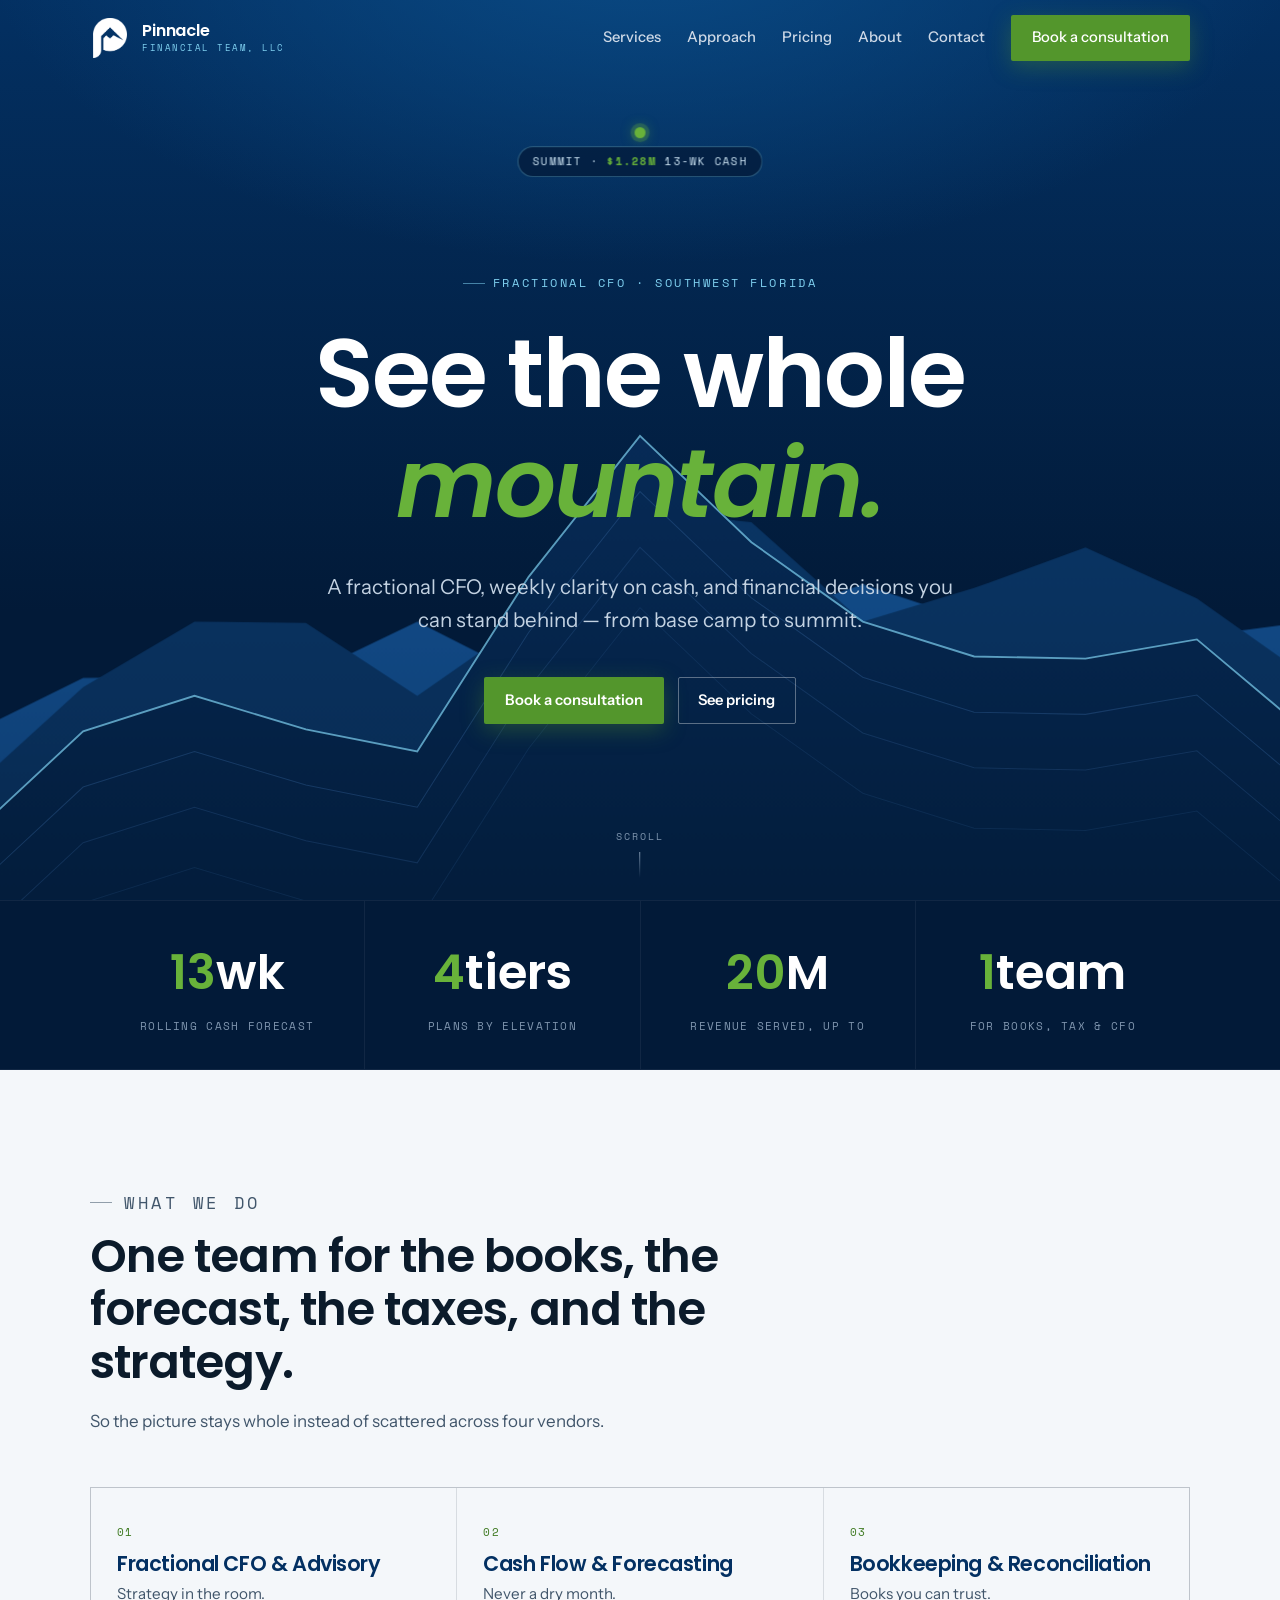
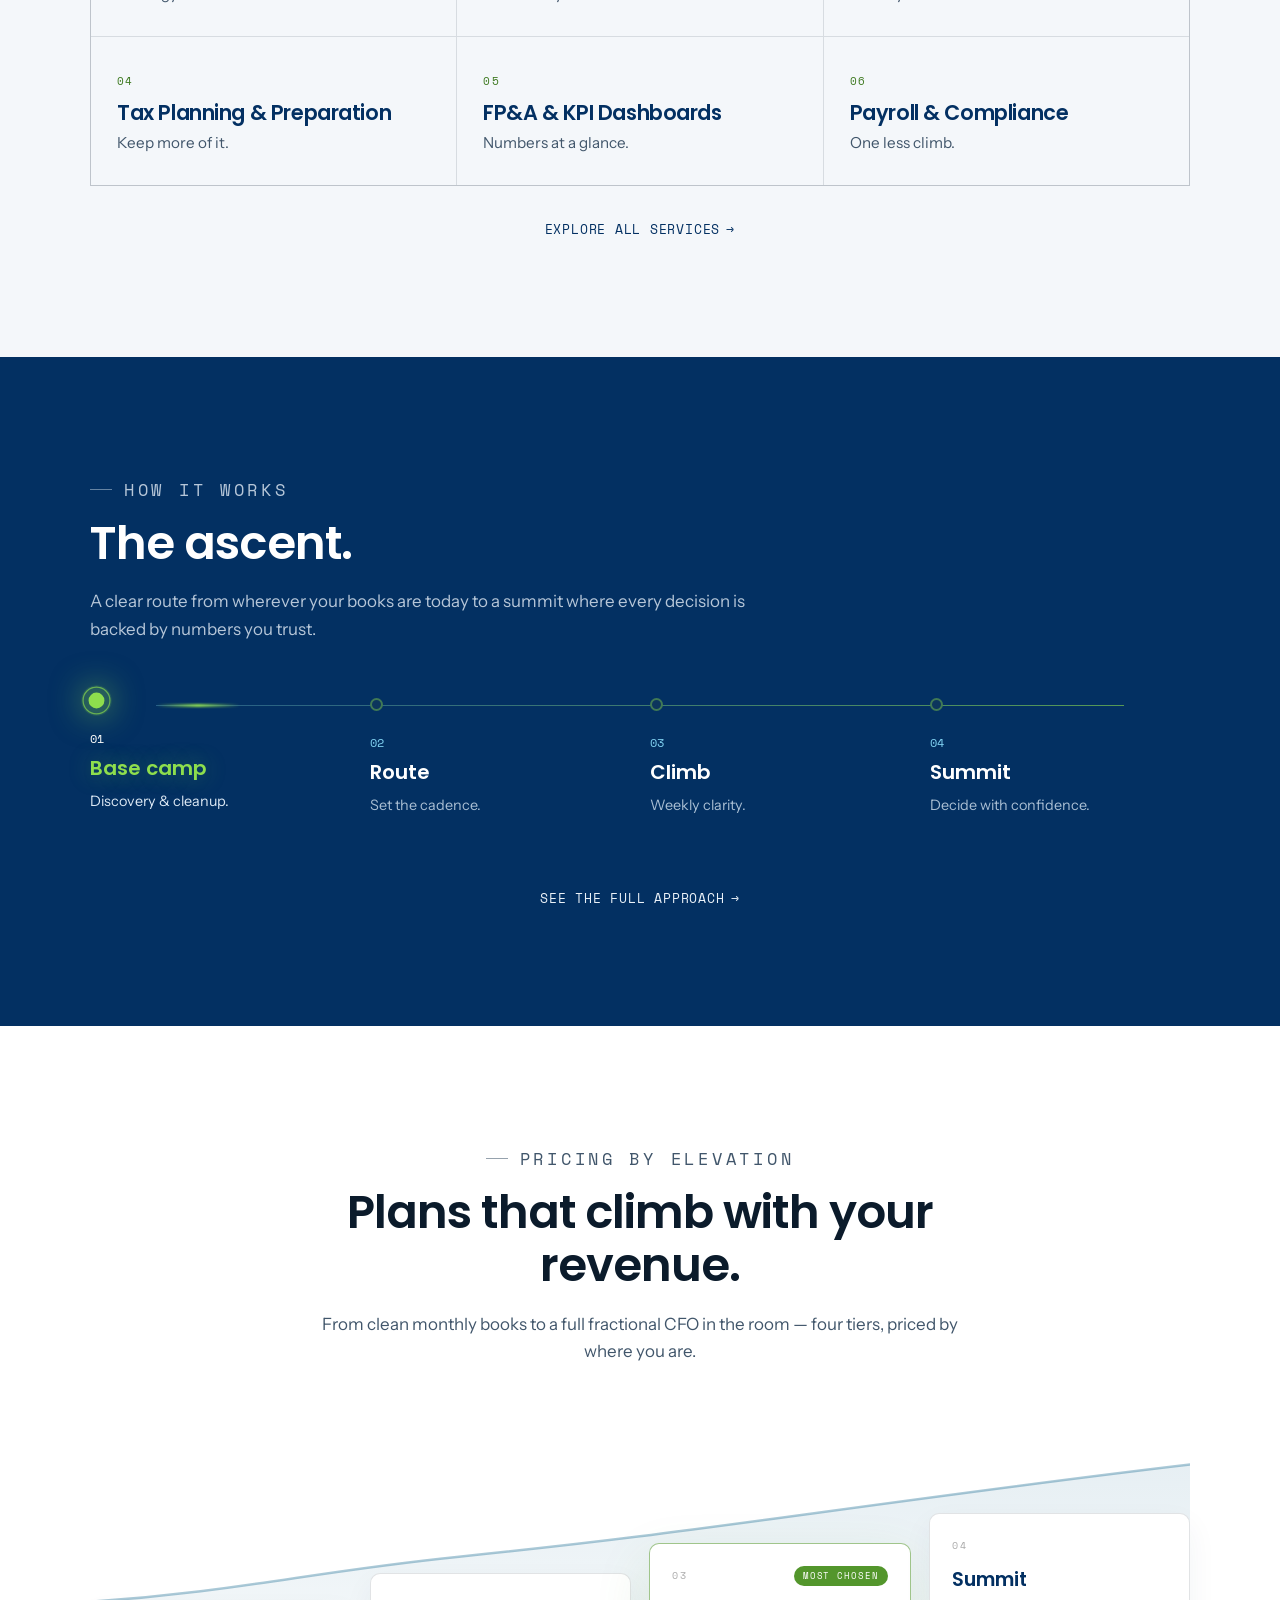
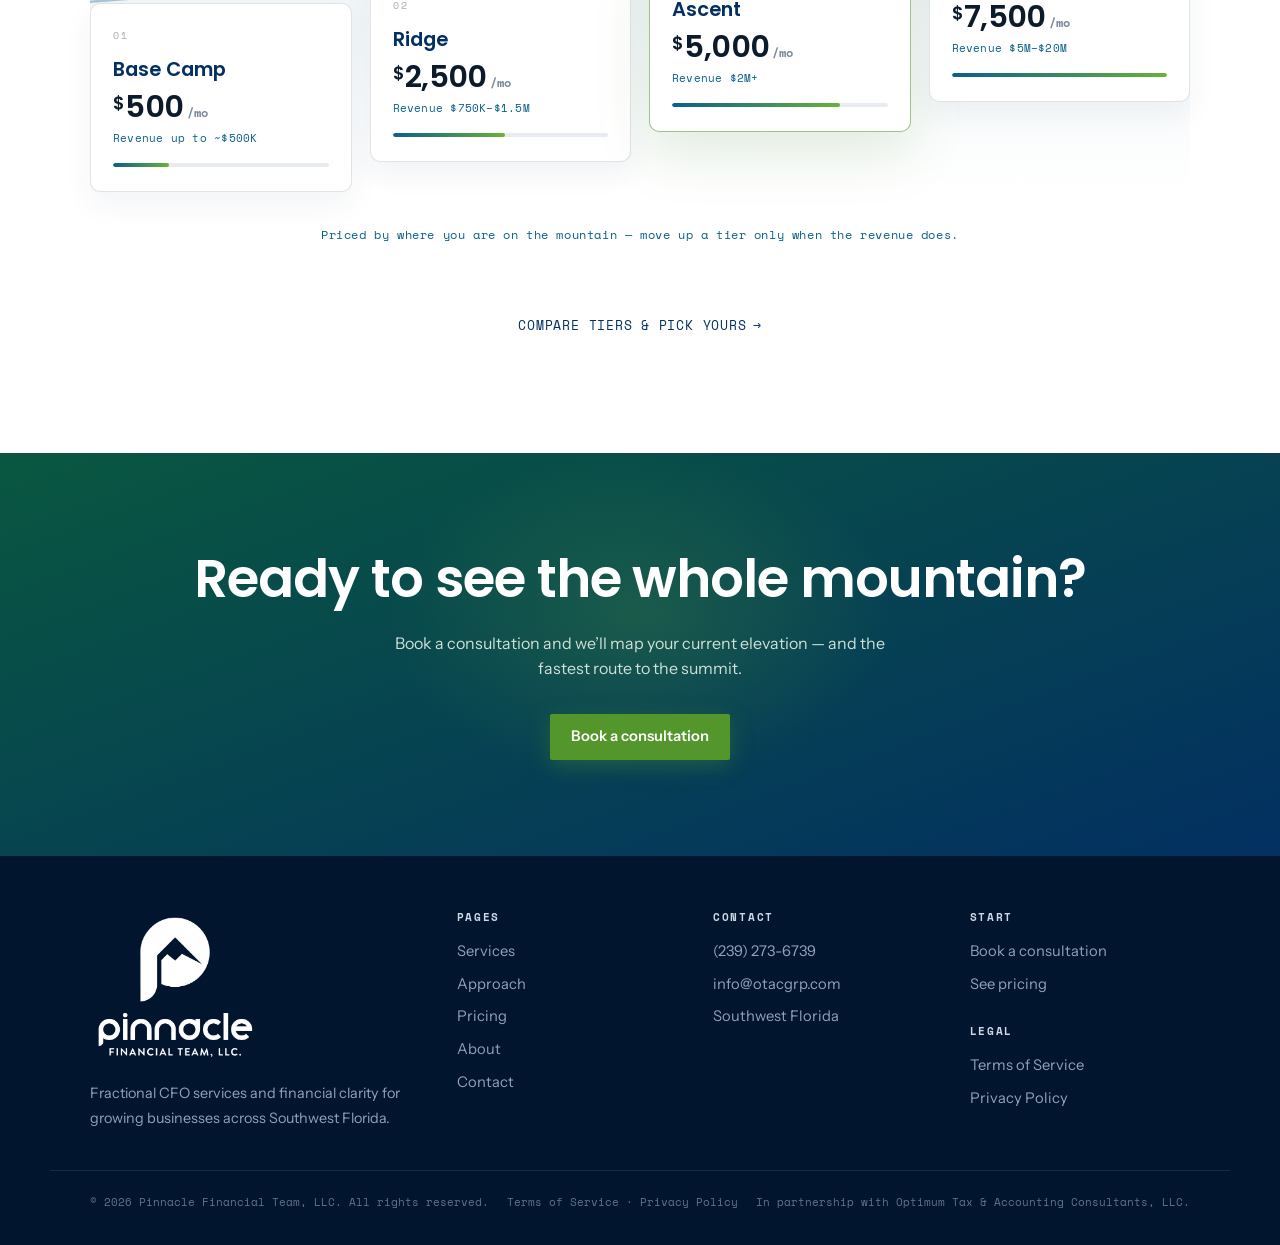
==== commit df31d65d: "Add files via upload" ====
--- a/index.html
+++ b/index.html
@@ -2,27 +2,43 @@
 <meta charset="utf-8"><meta name="viewport" content="width=device-width, initial-scale=1">
 <title>Fractional CFO &amp; Financial Clarity — Pinnacle Financial Team, LLC</title><meta name="description" content="A fractional CFO, weekly cash clarity, and financial decisions you can stand behind. Southwest Florida.">
 <link rel="preconnect" href="https://fonts.googleapis.com"><link rel="preconnect" href="https://fonts.gstatic.com" crossorigin>
-<link href="https://fonts.googleapis.com/css2?family=Fraunces:ital,opsz,wght@0,9..144,400;0,9..144,500;0,9..144,600;1,9..144,500&family=Instrument+Sans:wght@400;500;600&family=Space+Mono:wght@400;700&display=swap" rel="stylesheet">
+<link href="https://fonts.googleapis.com/css2?family=Instrument+Sans:wght@400;500;600&family=Poppins:ital,wght@0,400;0,500;0,600;0,700;1,500&family=Space+Mono:wght@400;700&display=swap" rel="stylesheet">
 <style>
 :root{--navy:#033062;--navy-deep:#021a38;--steel:#0a608b;--pine:#095740;--ascent:#53962c;--ascent-bright:#68b23a;--fog:#aaaaaa;--paper:#f4f7fa;--ink:#0b1b2b;--line:rgba(11,27,43,.12);--maxw:1180px}
 *{box-sizing:border-box;margin:0;padding:0}
 html{scroll-behavior:smooth}
 body{font-family:"Instrument Sans",system-ui,sans-serif;color:var(--ink);background:var(--paper);line-height:1.6;-webkit-font-smoothing:antialiased;overflow-x:hidden}
-h1,h2,h3{font-family:"Fraunces",Georgia,serif;font-weight:500;line-height:1.05;letter-spacing:-.01em}
+h1,h2,h3{font-family:"Poppins",system-ui,sans-serif;font-weight:600;line-height:1.14;letter-spacing:-.02em}
 a{color:inherit;text-decoration:none} img{display:block;max-width:100%}
 .wrap{max-width:var(--maxw);margin-inline:auto;padding-inline:clamp(20px,5vw,40px)}
 .eyebrow{font-family:"Space Mono",monospace;font-size:.72rem;letter-spacing:.22em;text-transform:uppercase;color:var(--steel)}
 /* nav */
-.nav{position:fixed;inset:0 0 auto 0;z-index:60;transition:background .3s,border-color .3s;border-bottom:1px solid transparent}
-.nav.scrolled{background:rgba(3,26,56,.92);backdrop-filter:blur(12px);border-color:rgba(255,255,255,.08)}
-.nav-in{display:flex;align-items:center;justify-content:space-between;height:70px;max-width:var(--maxw);margin-inline:auto;padding-inline:clamp(20px,5vw,40px)}
-.brand{display:flex;align-items:center;gap:11px} .brand img{height:32px}
-.brand-txt{color:#fff;font-family:"Fraunces",serif;font-size:1.1rem} .brand-txt b{font-weight:600}
+.sr-only{position:absolute;width:1px;height:1px;padding:0;margin:-1px;overflow:hidden;clip:rect(0,0,0,0);white-space:nowrap;border:0}
+.nav{position:fixed;inset:0 0 auto 0;z-index:60;transition:background .3s,border-color .3s,box-shadow .3s;border-bottom:1px solid transparent}
+.nav.scrolled{background:rgba(255,255,255,.9);backdrop-filter:blur(14px) saturate(1.4);border-color:rgba(3,48,98,.10);box-shadow:0 6px 26px rgba(3,48,98,.07)}
+.nav-in{display:flex;align-items:center;justify-content:space-between;height:76px;max-width:var(--maxw);margin-inline:auto;padding-inline:clamp(20px,5vw,40px)}
+.brand{display:flex;align-items:center;gap:12px}
+.brand-mark{position:relative;width:40px;height:40px;flex:none}
+.brand-mark img{position:absolute;inset:0;width:100%;height:100%;object-fit:contain;transition:opacity .3s}
+.brand-mark .on-light{opacity:0}
+.nav.scrolled .brand-mark .on-dark{opacity:0}
+.nav.scrolled .brand-mark .on-light{opacity:1}
+.brand-txt{color:#fff;font-family:"Poppins",system-ui,sans-serif;font-size:1.02rem;font-weight:600;letter-spacing:-.01em;line-height:1.15;transition:color .3s}
+.brand-txt b{font-weight:600}
+.brand-txt small{display:block;font-family:"Space Mono",monospace;font-weight:400;font-size:.56rem;letter-spacing:.17em;text-transform:uppercase;color:#7fd0f0;transition:color .3s;margin-top:2px}
+.nav.scrolled .brand-txt{color:var(--navy)}
+.nav.scrolled .brand-txt small{color:var(--steel)}
 .nav-links{display:flex;align-items:center;gap:26px}
-.nav-links a{color:#cdd8e6;font-size:.92rem;transition:color .2s;position:relative}
+.nav-links a{color:#cdd8e6;font-size:.92rem;font-weight:500;transition:color .2s;position:relative}
 .nav-links a:hover{color:#fff}
 .nav-links a.active{color:#fff}
 .nav-links a.active::after{content:"";position:absolute;left:0;right:0;bottom:-6px;height:2px;background:var(--ascent-bright)}
+.nav.scrolled .nav-links a{color:#41566b}
+.nav.scrolled .nav-links a:hover{color:var(--navy)}
+.nav.scrolled .nav-links a.active{color:var(--navy)}
+.nav.scrolled .nav-links a.active::after{background:var(--ascent)}
+.nav-links a.btn-green,.nav.scrolled .nav-links a.btn-green{color:#fff}
+.nav.scrolled .nav-links a.btn-green{box-shadow:0 6px 18px rgba(83,150,44,.25)}
 .btn{display:inline-flex;align-items:center;justify-content:center;gap:.5em;font-weight:600;font-size:.92rem;padding:.72em 1.35em;border-radius:2px;border:1px solid transparent;cursor:pointer;transition:transform .15s,background .2s,box-shadow .2s}
 .btn-green{background:var(--ascent);color:#fff;box-shadow:0 6px 22px rgba(83,150,44,.35)} .btn-green:hover{background:var(--ascent-bright);transform:translateY(-1px)}
 .btn-ghost{background:transparent;color:#fff;border-color:rgba(255,255,255,.35)} .btn-ghost:hover{border-color:#fff}
@@ -70,7 +86,7 @@
 .stats{background:var(--navy-deep);border-block:1px solid rgba(255,255,255,.06)}
 .stats-in{display:grid;grid-template-columns:repeat(4,1fr);gap:1px;background:rgba(255,255,255,.06)}
 .stat{background:var(--navy-deep);padding:34px 26px;text-align:center}
-.stat-v{display:block;font-family:"Fraunces",serif;font-size:clamp(2.2rem,4vw,3rem);color:#fff}.stat-v span{color:var(--ascent-bright)}
+.stat-v{display:block;font-family:"Poppins",sans-serif;font-weight:600;font-size:clamp(2.2rem,4vw,3rem);color:#fff}.stat-v span{color:var(--ascent-bright)}
 .stat-l{font-family:"Space Mono",monospace;font-size:.68rem;letter-spacing:.12em;text-transform:uppercase;color:#7f95ae;margin-top:6px;display:block}
 /* teasers (home) */
 .teaser-grid{display:grid;grid-template-columns:repeat(3,1fr);gap:1px;background:var(--line);border:1px solid var(--line)}
@@ -84,7 +100,7 @@
 .mini-ascent{display:grid;grid-template-columns:repeat(4,1fr);gap:20px;position:relative;margin-top:20px}
 .mini-ascent::before{content:"";position:absolute;left:6%;right:6%;top:9px;height:2px;background:linear-gradient(90deg,rgba(10,96,139,.3),rgba(83,150,44,.7))}
 .mz{position:relative;padding-top:34px}.mz .dot{position:absolute;top:3px;left:0;width:13px;height:13px;border-radius:50%;background:var(--ascent);box-shadow:0 0 0 4px var(--paper)}
-.mz .num{font-family:"Space Mono",monospace;font-size:.72rem;color:var(--steel)}.mz h4{font-family:"Fraunces",serif;font-weight:500;font-size:1.25rem;color:var(--navy);margin:.1em 0 .3em}.mz p{color:#41566b;font-size:.9rem}
+.mz .num{font-family:"Space Mono",monospace;font-size:.72rem;color:var(--steel)}.mz h4{font-family:"Poppins",sans-serif;font-weight:600;font-size:1.25rem;color:var(--navy);margin:.1em 0 .3em}.mz p{color:#41566b;font-size:.9rem}
 /* services deep */
 .svc-detail{display:grid;grid-template-columns:repeat(2,1fr);gap:26px}
 .svc-card{background:#fff;border:1px solid var(--line);border-radius:8px;padding:32px 30px;transition:transform .25s,box-shadow .25s}
@@ -99,13 +115,13 @@
 /* deliver strip */
 .deliver{display:grid;grid-template-columns:repeat(4,1fr);gap:22px}
 .dl{border-top:2px solid var(--pine);padding-top:18px}.dl .k{font-family:"Space Mono",monospace;font-size:.66rem;letter-spacing:.12em;text-transform:uppercase;color:var(--pine)}
-.dl h4{font-family:"Fraunces",serif;font-weight:500;font-size:1.15rem;color:var(--navy);margin:.3em 0 .3em}.dl p{color:#41566b;font-size:.9rem}
+.dl h4{font-family:"Poppins",sans-serif;font-weight:600;font-size:1.15rem;color:var(--navy);margin:.3em 0 .3em}.dl p{color:#41566b;font-size:.9rem}
 /* approach phases */
 .phases{display:grid;gap:1px;background:rgba(255,255,255,.12);border:1px solid rgba(255,255,255,.12);border-radius:8px;overflow:hidden}
 .phase{background:var(--navy);padding:34px 34px;display:grid;grid-template-columns:210px 1fr auto;gap:30px;align-items:start}
 .phase .lead{display:flex;flex-direction:column;gap:6px}
 .phase .num{font-family:"Space Mono",monospace;color:var(--ascent-bright);font-size:.8rem;letter-spacing:.1em}
-.phase .alt{font-family:"Fraunces",serif;font-size:1.7rem;color:#fff}
+.phase .alt{font-family:"Poppins",sans-serif;font-weight:500;font-size:1.7rem;color:#fff}
 .phase h3{font-family:"Instrument Sans",sans-serif;font-weight:600;font-size:1.1rem;color:#dfe9f3;margin-bottom:.4em}
 .phase p{color:#a9bccf;font-size:.96rem;max-width:52ch}
 .phase ul{list-style:none;min-width:200px}
@@ -119,7 +135,7 @@
 .cadence{display:grid;grid-template-columns:repeat(3,1fr);gap:24px}
 .cad{border-left:3px solid var(--ascent);padding:6px 0 6px 22px}
 .cad .k{font-family:"Space Mono",monospace;font-size:.7rem;letter-spacing:.13em;text-transform:uppercase;color:var(--steel)}
-.cad h4{font-family:"Fraunces",serif;font-weight:500;font-size:1.3rem;color:var(--navy);margin:.2em 0 .4em}.cad p{color:#41566b;font-size:.94rem}
+.cad h4{font-family:"Poppins",sans-serif;font-weight:600;font-size:1.3rem;color:var(--navy);margin:.2em 0 .4em}.cad p{color:#41566b;font-size:.94rem}
 /* pricing interactive */
 .rev-ask{text-align:center;font-family:"Space Mono",monospace;font-size:.74rem;letter-spacing:.16em;text-transform:uppercase;color:var(--steel);margin-bottom:16px}
 .rev-btns{display:flex;justify-content:center;flex-wrap:wrap;gap:10px;margin-bottom:40px}
@@ -142,9 +158,9 @@
 .tier-top{display:flex;align-items:center;justify-content:space-between;margin-bottom:6px}
 .tier-alt{font-family:"Space Mono",monospace;font-size:.66rem;letter-spacing:.2em;color:var(--steel)}.tier.focus .tier-alt{color:var(--ascent)}
 .tier-ribbon{background:var(--ascent);color:#fff;font-family:"Space Mono",monospace;font-size:.56rem;letter-spacing:.1em;text-transform:uppercase;padding:3px 9px;border-radius:2px}
-.tier-name{font-family:"Fraunces",serif;font-size:1.3rem;color:var(--navy);display:block;margin-bottom:14px}
+.tier-name{font-family:"Poppins",sans-serif;font-weight:600;font-size:1.3rem;color:var(--navy);display:block;margin-bottom:14px}
 .tier-price{display:flex;align-items:baseline;gap:1px;margin-bottom:2px}
-.tier-cur{font-family:"Fraunces",serif;font-size:1.3rem;color:var(--ink)}.tier-amt{font-family:"Fraunces",serif;font-size:2.2rem;color:var(--ink)}
+.tier-cur{font-family:"Poppins",sans-serif;font-weight:600;font-size:1.3rem;color:var(--ink)}.tier-amt{font-family:"Poppins",sans-serif;font-weight:600;font-size:2.2rem;color:var(--ink)}
 .tier-per{font-family:"Space Mono",monospace;font-size:.78rem;color:var(--fog);margin-left:3px}
 .tier-rev{font-family:"Space Mono",monospace;font-size:.7rem;color:var(--steel);margin-bottom:18px}
 .tier-feats{list-style:none;margin-bottom:22px}
@@ -157,7 +173,7 @@
 .matrix-wrap{overflow-x:auto}
 .matrix{width:100%;border-collapse:collapse;min-width:680px}
 .matrix th,.matrix td{padding:15px 16px;text-align:center;border-bottom:1px solid var(--line);font-size:.92rem}
-.matrix thead th{font-family:"Fraunces",serif;font-weight:500;font-size:1.05rem;color:var(--navy);border-bottom:2px solid var(--navy)}
+.matrix thead th{font-family:"Poppins",sans-serif;font-weight:600;font-size:1.05rem;color:var(--navy);border-bottom:2px solid var(--navy)}
 .matrix thead th.rec{color:var(--ascent)}
 .matrix tbody th{text-align:left;font-weight:500;color:#33475b;font-family:"Instrument Sans",sans-serif}
 .matrix td.yes{color:var(--ascent);font-weight:700}.matrix td.no{color:var(--fog)}
@@ -165,7 +181,7 @@
 /* faq */
 .faq{max-width:820px;margin-inline:auto}
 .qa{border-bottom:1px solid var(--line)}
-.qa button{width:100%;text-align:left;background:none;border:0;cursor:pointer;font:inherit;padding:22px 2px;display:flex;justify-content:space-between;align-items:center;gap:20px;color:var(--navy);font-family:"Fraunces",serif;font-size:1.2rem}
+.qa button{width:100%;text-align:left;background:none;border:0;cursor:pointer;font:inherit;padding:22px 2px;display:flex;justify-content:space-between;align-items:center;gap:20px;color:var(--navy);font-family:"Poppins",sans-serif;font-weight:500;font-size:1.15rem}
 .qa .ic{flex:none;width:22px;height:22px;position:relative}
 .qa .ic::before,.qa .ic::after{content:"";position:absolute;background:var(--ascent);border-radius:2px;left:50%;top:50%;transition:transform .25s}
 .qa .ic::before{width:14px;height:2px;transform:translate(-50%,-50%)}.qa .ic::after{width:2px;height:14px;transform:translate(-50%,-50%)}
@@ -183,14 +199,14 @@
 .chip{border:1px solid var(--line);background:#fff;border-radius:100px;padding:.6em 1.15em;font-size:.92rem;color:var(--navy)}
 /* about story */
 .story{display:grid;grid-template-columns:1fr 1fr;gap:56px;align-items:start}
-.story .lede{font-family:"Fraunces",serif;font-size:clamp(1.4rem,2.4vw,1.9rem);color:var(--navy);line-height:1.3}
+.story .lede{font-family:"Poppins",sans-serif;font-weight:500;font-size:clamp(1.4rem,2.4vw,1.9rem);color:var(--navy);line-height:1.3}
 .story p{color:#41566b;margin-bottom:1em}
 .partner{background:linear-gradient(160deg,var(--navy),var(--navy-deep));color:#eaf1f8;border-radius:10px;padding:40px 38px}
 .partner .eyebrow{color:var(--ascent-bright)}.partner h3{color:#fff;font-size:1.6rem;margin:.4em 0 .5em}.partner p{color:#b9c9db}
 /* expect steps */
 .expect{display:grid;grid-template-columns:repeat(4,1fr);gap:22px;position:relative}
 .ex{padding-top:8px}.ex .num{font-family:"Space Mono",monospace;font-size:1.4rem;color:var(--ascent);display:block;margin-bottom:.3em}
-.ex h4{font-family:"Fraunces",serif;font-weight:500;font-size:1.2rem;color:var(--navy);margin-bottom:.3em}.ex p{color:#41566b;font-size:.92rem}
+.ex h4{font-family:"Poppins",sans-serif;font-weight:600;font-size:1.2rem;color:var(--navy);margin-bottom:.3em}.ex p{color:#41566b;font-size:.92rem}
 /* contact */
 .contact-in{display:grid;grid-template-columns:1fr 1fr;gap:56px}
 .contact-copy .line{font-family:"Space Mono",monospace;font-size:.94rem;color:var(--navy);margin-bottom:.8em}.contact-copy .line span{color:var(--steel)}
@@ -217,10 +233,13 @@
 .reveal.in{opacity:1;transform:none}
 /* responsive */
 @media(max-width:940px){
- .nav-links{position:fixed;inset:70px 0 auto 0;flex-direction:column;background:var(--navy-deep);padding:24px;gap:18px;transform:translateY(-140%);transition:transform .3s;border-bottom:1px solid rgba(255,255,255,.1)}
+ .nav-links{position:fixed;inset:76px 0 auto 0;flex-direction:column;align-items:flex-start;background:#fff;padding:24px;gap:18px;transform:translateY(-140%);transition:transform .3s;border-bottom:1px solid rgba(3,48,98,.10);box-shadow:0 18px 40px rgba(3,48,98,.12)}
+ .nav-links a,.nav.scrolled .nav-links a{color:var(--navy)}
+ .nav-links a.btn-green,.nav.scrolled .nav-links a.btn-green{color:#fff}
  .nav-links.open{transform:none}.nav-links a.active::after{display:none}
  .nav-toggle{display:inline-flex;flex-direction:column;gap:5px;background:none;border:0;cursor:pointer;padding:6px}
- .nav-toggle span{width:24px;height:2px;background:#fff;display:block}
+ .nav-toggle span{width:24px;height:2px;background:#fff;display:block;transition:background .3s}
+ .nav.scrolled .nav-toggle span{background:var(--navy)}
  .teaser-grid,.svc-detail,.values-grid,.story,.contact-in{grid-template-columns:1fr}
  .mini-ascent,.deliver,.timeline,.cadence,.expect,.tiers,.serve-grid{grid-template-columns:1fr 1fr}
  .mini-ascent::before{display:none}
@@ -236,9 +255,161 @@
  .hero *{opacity:1 !important;transform:none !important}
  .hero-mtn .mtn,.hero-mtn .crest,.hero-mtn .contour,.pcrest{opacity:1 !important;transform:none !important;stroke-dashoffset:0 !important}
 }
+
+/* ================= v2 upgrade layer ================= */
+:root{--lime:#8ede4d;--lime-dim:rgba(142,222,77,.55);--ascent-deep:#3f7a21}
+html{scroll-behavior:smooth}
+:focus-visible{outline:2px solid var(--ascent-bright);outline-offset:3px;border-radius:2px}
+
+/* reveal rebuilt as an animation so hover transforms stay free afterwards */
+.reveal{opacity:0;transform:translateY(24px);transition:none}
+.reveal.in{opacity:1;transform:none;animation:revealIn .75s cubic-bezier(.2,.7,.2,1) var(--d,0ms) backwards}
+@keyframes revealIn{from{opacity:0;transform:translateY(24px)}to{opacity:1;transform:none}}
+
+/* small green labels on light backgrounds: deepen for legibility */
+.tz .n,.svc-card .tag,.ex .num{color:var(--ascent-deep)}
+
+/* nav scroll progress */
+.nav-prog{position:absolute;left:0;right:0;bottom:-1px;height:2px;overflow:hidden;pointer-events:none}
+.nav-prog i{display:block;height:100%;width:100%;transform:scaleX(0);transform-origin:left;background:linear-gradient(90deg,var(--steel),var(--ascent-bright));opacity:0;transition:opacity .3s}
+.nav.scrolled .nav-prog i{opacity:1}
+
+/* ============ dark sections: contrast repair ============ */
+.dark .mz h4{color:#fff;transition:color .45s,text-shadow .45s}
+.dark .mz p{color:#a9bed3;transition:color .45s}
+.dark .mz .num{color:#7fd0f0;transition:color .45s}
+.dark .mz{transition:transform .45s cubic-bezier(.2,.7,.2,1)}
+
+/* ascent rail + travelling light */
+.dark .mini-ascent::before{background:linear-gradient(90deg,rgba(127,208,240,.28),rgba(142,222,77,.6));height:1px;top:10px}
+.dark .mini-ascent::after{content:"";position:absolute;left:6%;top:9px;width:84px;height:3px;border-radius:3px;background:linear-gradient(90deg,rgba(142,222,77,0),var(--lime),rgba(142,222,77,0));filter:blur(1px);animation:railTrail 8s linear infinite}
+@keyframes railTrail{0%{margin-left:0;opacity:0}6%{opacity:.95}90%{opacity:.95}100%{margin-left:calc(88% - 84px);opacity:0}}
+
+/* ascent dots: idle state, then highlighted one by one */
+.dark .mz .dot{background:#0c355c;border:2px solid rgba(142,222,77,.4);box-shadow:none;transition:background .45s,border-color .45s,transform .45s,box-shadow .45s}
+.dark .mz.active .dot{background:var(--lime);border-color:var(--lime);transform:scale(1.22);box-shadow:0 0 0 6px rgba(142,222,77,.13),0 0 26px 5px var(--lime-dim)}
+.dark .mz.active .dot::after{content:"";position:absolute;inset:-7px;border-radius:50%;border:1px solid rgba(142,222,77,.65);animation:dotPing 1.9s ease-out infinite}
+@keyframes dotPing{0%{transform:scale(.65);opacity:.85}100%{transform:scale(2.1);opacity:0}}
+.dark .mz.active{transform:translateY(-4px)}
+.dark .mz.active h4{color:var(--lime);text-shadow:0 0 22px rgba(142,222,77,.35)}
+.dark .mz.active .num{color:#fff}
+.dark .mz.active p{color:#dce8f4}
+
+/* deliverables strip on navy: glass cards, bright rule */
+.dark .deliver{gap:20px}
+.dark .dl{position:relative;border-top:0;padding:24px 22px 26px;border-radius:8px;background:linear-gradient(180deg,rgba(255,255,255,.055),rgba(255,255,255,.015));border:1px solid rgba(255,255,255,.10);overflow:hidden;transition:transform .4s cubic-bezier(.2,.7,.2,1),border-color .4s,background .4s,box-shadow .4s}
+.dark .dl::before{content:"";position:absolute;left:0;top:0;height:2px;width:100%;background:linear-gradient(90deg,var(--lime),rgba(142,222,77,.05));transform:scaleX(.4);transform-origin:left;transition:transform .55s cubic-bezier(.2,.7,.2,1)}
+.dark .dl .k{color:var(--lime);text-shadow:0 0 18px rgba(142,222,77,.3)}
+.dark .dl h4{color:#fff;font-size:1.2rem}
+.dark .dl p{color:#aec3d7}
+.dark .dl:hover{transform:translateY(-6px);border-color:rgba(142,222,77,.38);background:linear-gradient(180deg,rgba(142,222,77,.09),rgba(255,255,255,.02));box-shadow:0 26px 50px rgba(0,0,0,.28)}
+.dark .dl:hover::before{transform:scaleX(1)}
+
+/* ============ pricing by elevation (home) ============ */
+.elev{position:relative;display:grid;grid-template-columns:repeat(4,1fr);gap:18px;align-items:end;margin-top:18px;padding-top:96px}
+.elev-ridge{position:absolute;left:0;right:0;top:0;height:100%;width:100%;pointer-events:none}
+.elev-ridge .ridge-line{fill:none;stroke:rgba(10,96,139,.32);stroke-width:2;stroke-linecap:round;stroke-dasharray:1800;stroke-dashoffset:1800;transition:stroke-dashoffset 2.4s cubic-bezier(.3,.7,.3,1) .15s}
+.elev.in .elev-ridge .ridge-line{stroke-dashoffset:0}
+.elev-card{position:relative;background:#fff;border:1px solid var(--line);border-radius:10px;padding:22px 22px 24px;margin-bottom:calc(var(--i,0) * 30px);box-shadow:0 12px 30px rgba(3,48,98,.055);transition:transform .45s cubic-bezier(.2,.7,.2,1),box-shadow .45s,border-color .45s}
+.elev-top{display:flex;align-items:center;justify-content:space-between;gap:10px;margin-bottom:12px;min-height:20px}
+.elev-idx{font-family:"Space Mono",monospace;font-size:.64rem;letter-spacing:.2em;color:var(--fog)}
+.elev-ribbon{font-family:"Space Mono",monospace;font-size:.55rem;letter-spacing:.1em;text-transform:uppercase;background:var(--ascent);color:#fff;padding:3px 9px;border-radius:100px}
+.elev-card h4{font-family:"Poppins",sans-serif;font-weight:600;font-size:1.22rem;color:var(--navy);line-height:1.2}
+.elev-price{font-family:"Poppins",sans-serif;font-weight:600;font-size:1.9rem;color:var(--ink);line-height:1.1;margin:.28em 0 .18em;letter-spacing:-.02em}
+.elev-price .cur{font-size:1.1rem;vertical-align:.42em;margin-right:1px}
+.elev-price .per{font-family:"Space Mono",monospace;font-size:.72rem;color:#7c8a99;margin-left:3px;letter-spacing:0}
+.elev-band{font-family:"Space Mono",monospace;font-size:.7rem;color:var(--steel);letter-spacing:.02em}
+.elev-meter{margin-top:16px;height:4px;border-radius:4px;background:rgba(3,48,98,.09);overflow:hidden}
+.elev-meter i{display:block;height:100%;width:0;border-radius:4px;background:linear-gradient(90deg,var(--steel),var(--ascent-bright));transition:width 1.5s cubic-bezier(.2,.7,.2,1) .45s}
+.elev-card.in .elev-meter i{width:var(--w,50%)}
+.elev-card.feat{border-color:rgba(83,150,44,.55);box-shadow:0 22px 54px rgba(83,150,44,.15)}
+.elev-card.feat::before{content:"";position:absolute;inset:-1px;border-radius:11px;pointer-events:none;animation:featPulse 3s ease-in-out infinite}
+@keyframes featPulse{0%,100%{box-shadow:0 0 0 0 rgba(83,150,44,.26)}55%{box-shadow:0 0 0 12px rgba(83,150,44,0)}}
+.elev-card:hover{transform:translateY(-9px);box-shadow:0 34px 64px rgba(3,48,98,.15);border-color:rgba(83,150,44,.5)}
+.elev-foot{text-align:center;margin-top:34px;font-family:"Space Mono",monospace;font-size:.74rem;letter-spacing:.05em;color:var(--steel)}
+.elev-ridge .ridge-fill{fill:url(#ridgeFade);stroke:none;opacity:0;transition:opacity 1.2s ease .5s}
+.elev.in .elev-ridge .ridge-fill{opacity:1}
+.elev-ridge .ridge-line{stroke:rgba(10,96,139,.34)}
+
+/* ============ premium polish ============ */
+.tz{transition:background .3s,transform .35s cubic-bezier(.2,.7,.2,1),box-shadow .35s}
+.svc-card,.val,.ex,.cad{transition:transform .4s cubic-bezier(.2,.7,.2,1),box-shadow .4s,border-color .4s}
+.tz:hover{transform:translateY(-4px);box-shadow:0 22px 44px rgba(3,48,98,.10);z-index:2}
+.svc-card:hover,.cad:hover{transform:translateY(-5px);box-shadow:0 26px 52px rgba(3,48,98,.10)}
+.btn{position:relative;overflow:hidden}
+.btn::after{content:"";position:absolute;top:0;left:-120%;width:60%;height:100%;background:linear-gradient(100deg,transparent,rgba(255,255,255,.28),transparent);transform:skewX(-18deg);transition:left .6s ease}
+.btn:hover::after{left:140%}
+.cta{position:relative}
+.cta::after{content:"";position:absolute;left:50%;top:-20%;width:min(720px,90%);height:120%;transform:translateX(-50%);background:radial-gradient(closest-side,rgba(104,178,58,.20),transparent 70%);pointer-events:none}
+.cta .wrap{position:relative;z-index:2}
+.eyebrow{display:inline-flex;align-items:center;gap:.7em}
+.eyebrow::before{content:"";width:22px;height:1px;background:currentColor;opacity:.55}
+.sec-head.center .eyebrow{justify-content:center}
+
+@media(max-width:940px){
+ .elev{grid-template-columns:1fr 1fr;padding-top:40px}
+ .elev-card{margin-bottom:0}
+ .elev-ridge{display:none}
+ .dark .mini-ascent::after{display:none}
+}
+@media(max-width:560px){
+ .elev{grid-template-columns:1fr}
+}
+@media(prefers-reduced-motion:reduce){
+ html{scroll-behavior:auto}
+ .reveal.in{animation:none}
+ .dark .mini-ascent::after,.dark .mz.active .dot::after,.elev-card.feat::before{display:none;animation:none}
+ .elev-ridge .ridge-line{transition:none;stroke-dashoffset:0}
+ .elev-ridge .ridge-fill{transition:none;opacity:1}
+ .elev-meter i{transition:none}
+ .btn::after{display:none}
+}
+
+/* ============ legal pages ============ */
+.legal-wrap{display:grid;grid-template-columns:230px 1fr;gap:56px;align-items:start}
+.legal-toc{position:sticky;top:104px}
+.legal-toc h4{font-family:"Space Mono",monospace;font-size:.66rem;letter-spacing:.15em;text-transform:uppercase;color:var(--steel);margin-bottom:14px}
+.legal-toc ul{list-style:none;border-left:1px solid var(--line)}
+.legal-toc li{margin:0}
+.legal-toc a{display:block;padding:7px 0 7px 14px;margin-left:-1px;border-left:2px solid transparent;font-size:.88rem;color:#41566b;transition:color .2s,border-color .2s}
+.legal-toc a:hover{color:var(--navy);border-left-color:var(--ascent)}
+.legal{max-width:760px}
+.legal h2{font-size:clamp(1.35rem,2.4vw,1.7rem);color:var(--navy);margin:2.4em 0 .6em;scroll-margin-top:110px}
+.legal h2:first-child{margin-top:0}
+.legal h3{font-family:"Poppins",sans-serif;font-size:1.02rem;font-weight:600;color:var(--navy);margin:1.7em 0 .5em}
+.legal p{color:#41566b;margin-bottom:1.05em;line-height:1.78}
+.legal ul,.legal ol{list-style:none;margin:0 0 1.3em}
+.legal li{position:relative;padding-left:22px;color:#41566b;margin-bottom:.55em;line-height:1.72}
+.legal ul li::before{content:"";position:absolute;left:2px;top:.68em;width:6px;height:6px;border-radius:50%;background:var(--ascent)}
+.legal ol{counter-reset:lg}
+.legal ol li{padding-left:34px;margin-bottom:1.05em;counter-increment:lg}
+.legal ol li::before{content:counter(lg,decimal-leading-zero);position:absolute;left:0;top:.15em;font-family:"Space Mono",monospace;font-size:.72rem;color:var(--ascent-deep);letter-spacing:.06em}
+.legal ol li b{color:var(--navy)}
+.legal a{color:var(--steel);text-decoration:underline;text-underline-offset:3px;text-decoration-thickness:1px}
+.legal a:hover{color:var(--ascent-deep)}
+.legal .callout{background:#fff;border:1px solid var(--line);border-left:3px solid var(--ascent);border-radius:8px;padding:24px 26px;margin:0 0 2.4em;box-shadow:0 12px 30px rgba(3,48,98,.05)}
+.legal .callout .k{font-family:"Space Mono",monospace;font-size:.66rem;letter-spacing:.15em;text-transform:uppercase;color:var(--ascent-deep);display:block;margin-bottom:10px}
+.legal .callout p:last-child{margin-bottom:0}
+.legal .contact-card{background:var(--navy);color:#dfe9f3;border-radius:10px;padding:28px 30px;margin-top:2.4em}
+.legal .contact-card h3{color:#fff;margin:0 0 14px}
+.legal .contact-card p{color:#b6c6d8;margin-bottom:.5em}
+.legal .contact-card a{color:var(--lime);text-decoration:none}
+.legal .contact-card a:hover{color:#fff}
+.legal .eff{font-family:"Space Mono",monospace;font-size:.72rem;letter-spacing:.12em;text-transform:uppercase;color:var(--steel);border-top:1px solid var(--line);padding-top:18px;margin-top:2.6em}
+.footer-legal a{text-decoration:none}
+.footer-legal a:hover{color:#fff}
+@media(max-width:940px){
+ .legal-wrap{grid-template-columns:1fr;gap:30px}
+ .legal-toc{position:static;display:flex;flex-wrap:wrap;gap:8px}
+ .legal-toc h4{width:100%;margin-bottom:4px}
+ .legal-toc ul{display:flex;flex-wrap:wrap;gap:8px;border-left:0}
+ .legal-toc a{border:1px solid var(--line);border-radius:100px;padding:6px 13px;margin:0;font-size:.8rem}
+ .legal-toc a:hover{border-color:var(--ascent);border-left-color:var(--ascent)}
+}
+.footer h4.grp{margin-top:26px}
 </style></head><body id="top">
 <header class="nav" id="nav"><div class="nav-in">
-  <a class="brand" href="index.html"><img src="[data-uri]" alt="Pinnacle mark"><span class="brand-txt"><b>Pinnacle</b> Financial Team</span></a>
+  <a class="brand" href="index.html"><span class="brand-mark"><img class="on-dark" src="[data-uri]" alt=""><img class="on-light" src="[data-uri]" alt=""></span><span class="brand-txt"><b>Pinnacle</b><small>Financial Team, LLC</small></span><span class="sr-only">Pinnacle Financial Team, LLC</span></a>
   <button class="nav-toggle" aria-label="Menu" aria-expanded="false"><span></span><span></span><span></span></button>
   <nav class="nav-links" id="navlinks">
     <a href="services.html">Services</a>
@@ -285,12 +456,38 @@
 <section class="section white"><div class="wrap">
   <div class="sec-head center"><p class="eyebrow">Pricing by elevation</p><h2>Plans that climb with your revenue.</h2>
     <p>From clean monthly books to a full fractional CFO in the room &mdash; four tiers, priced by where you are.</p></div>
-  <div class="mini-ascent" style="margin-top:10px">
-    <div class="mz reveal"><span class="dot"></span><span class="num">$500/mo</span><h4>Base Camp</h4><p>Up to ~$500K.</p></div>
-    <div class="mz reveal" style="--d:80ms"><span class="dot"></span><span class="num">$2,500/mo</span><h4>Ridge</h4><p>$750K&ndash;$1.5M.</p></div>
-    <div class="mz reveal" style="--d:160ms"><span class="dot"></span><span class="num">$5,000/mo</span><h4>Ascent</h4><p>$2M+ &middot; most chosen.</p></div>
-    <div class="mz reveal" style="--d:240ms"><span class="dot"></span><span class="num">$7,500/mo</span><h4>Summit</h4><p>$5M&ndash;$20M.</p></div>
+  <div class="elev">
+    <svg class="elev-ridge" viewBox="0 0 1200 300" preserveAspectRatio="none" aria-hidden="true"><defs><linearGradient id="ridgeFade" x1="0" y1="0" x2="0" y2="1"><stop offset="0" stop-color="#0a608b" stop-opacity=".10"/><stop offset="1" stop-color="#0a608b" stop-opacity="0"/></linearGradient></defs><path class="ridge-fill" d="M0,148 C160,140 240,124 400,112 C560,100 640,92 800,76 C940,62 1060,50 1200,38 L1200,300 L0,300 Z"/><path class="ridge-line" d="M0,148 C160,140 240,124 400,112 C560,100 640,92 800,76 C940,62 1060,50 1200,38"/></svg>
+    <article class="elev-card reveal" style="--i:0;--d:0ms;--w:26%">
+      <div class="elev-top"><span class="elev-idx">01</span></div>
+      <h4>Base Camp</h4>
+      <p class="elev-price"><span class="cur">$</span><span data-target="500">0</span><span class="per">/mo</span></p>
+      <p class="elev-band">Revenue up to ~$500K</p>
+      <div class="elev-meter"><i></i></div>
+    </article>
+    <article class="elev-card reveal" style="--i:1;--d:110ms;--w:52%">
+      <div class="elev-top"><span class="elev-idx">02</span></div>
+      <h4>Ridge</h4>
+      <p class="elev-price"><span class="cur">$</span><span data-target="2500">0</span><span class="per">/mo</span></p>
+      <p class="elev-band">Revenue $750K&ndash;$1.5M</p>
+      <div class="elev-meter"><i></i></div>
+    </article>
+    <article class="elev-card reveal feat" style="--i:2;--d:220ms;--w:78%">
+      <div class="elev-top"><span class="elev-idx">03</span><span class="elev-ribbon">Most chosen</span></div>
+      <h4>Ascent</h4>
+      <p class="elev-price"><span class="cur">$</span><span data-target="5000">0</span><span class="per">/mo</span></p>
+      <p class="elev-band">Revenue $2M+</p>
+      <div class="elev-meter"><i></i></div>
+    </article>
+    <article class="elev-card reveal" style="--i:3;--d:330ms;--w:100%">
+      <div class="elev-top"><span class="elev-idx">04</span></div>
+      <h4>Summit</h4>
+      <p class="elev-price"><span class="cur">$</span><span data-target="7500">0</span><span class="per">/mo</span></p>
+      <p class="elev-band">Revenue $5M&ndash;$20M</p>
+      <div class="elev-meter"><i></i></div>
+    </article>
   </div>
+  <p class="elev-foot">Priced by where you are on the mountain &mdash; move up a tier only when the revenue does.</p>
   <div class="center-more" style="margin-top:38px"><a class="more" href="pricing.html">Compare tiers &amp; pick yours <span class="arw">&rarr;</span></a></div>
 </div></section>
 <section class="cta"><div class="wrap cta-in"><h2>Ready to see the whole mountain?</h2>
@@ -300,8 +497,8 @@
   <div><img src="[data-uri]" alt="Pinnacle Financial Team, LLC"><p class="tag">Fractional CFO services and financial clarity for growing businesses across Southwest Florida.</p></div>
   <div><h4>Pages</h4><ul><li><a href="services.html">Services</a></li><li><a href="approach.html">Approach</a></li><li><a href="pricing.html">Pricing</a></li><li><a href="about.html">About</a></li><li><a href="contact.html">Contact</a></li></ul></div>
   <div><h4>Contact</h4><ul><li><a href="tel:+12392736739">(239) 273-6739</a></li><li><a href="mailto:info@otacgrp.com">info@otacgrp.com</a></li><li>Southwest Florida</li></ul></div>
-  <div><h4>Start</h4><ul><li><a href="contact.html">Book a consultation</a></li><li><a href="pricing.html">See pricing</a></li></ul></div>
-</div><div class="wrap footer-bar"><span>&copy; 2026 Pinnacle Financial Team, LLC. All rights reserved.</span><span>In partnership with Optimum Tax &amp; Accounting Consultants, LLC.</span></div></footer>
+  <div><h4>Start</h4><ul><li><a href="contact.html">Book a consultation</a></li><li><a href="pricing.html">See pricing</a></li></ul><h4 class="grp">Legal</h4><ul><li><a href="terms.html">Terms of Service</a></li><li><a href="privacy-policy.html">Privacy Policy</a></li></ul></div>
+</div><div class="wrap footer-bar"><span>&copy; 2026 Pinnacle Financial Team, LLC. All rights reserved.</span><span class="footer-legal"><a href="terms.html">Terms of Service</a> &middot; <a href="privacy-policy.html">Privacy Policy</a></span><span>In partnership with Optimum Tax &amp; Accounting Consultants, LLC.</span></div></footer>
 <script>
 const reduce=matchMedia('(prefers-reduced-motion: reduce)').matches;
 const nav=document.getElementById('nav');
@@ -319,4 +516,55 @@
 const cio=new IntersectionObserver((es)=>es.forEach(e=>{if(e.isIntersecting){countUp(e.target);cio.unobserve(e.target)}}),{threshold:.6});
 document.querySelectorAll('[data-target]').forEach(el=>cio.observe(el));
 document.querySelectorAll('.qa button').forEach(b=>b.addEventListener('click',()=>b.parentElement.classList.toggle('open')));
+
+/* ================= v2 upgrade layer ================= */
+(function(){
+  var RM = matchMedia('(prefers-reduced-motion: reduce)').matches;
+
+  /* nav scroll progress */
+  var navEl = document.getElementById('nav');
+  if(navEl){
+    var bar = document.createElement('div');
+    bar.className = 'nav-prog';
+    bar.innerHTML = '<i></i>';
+    navEl.appendChild(bar);
+    var fill = bar.firstChild;
+    var upd = function(){
+      var h = document.documentElement.scrollHeight - innerHeight;
+      fill.style.transform = 'scaleX(' + (h > 0 ? Math.min(scrollY / h, 1) : 0) + ')';
+    };
+    addEventListener('scroll', upd, {passive:true});
+    addEventListener('resize', upd);
+    upd();
+  }
+
+  /* the ascent: highlight each stage in sequence while it is on screen */
+  document.querySelectorAll('.dark .mini-ascent').forEach(function(group){
+    var zones = [].slice.call(group.querySelectorAll('.mz'));
+    if(!zones.length) return;
+    if(RM){ zones.forEach(function(z){ z.classList.add('active'); }); return; }
+    var i = 0, timer = null;
+    var setActive = function(n){
+      zones.forEach(function(z){ z.classList.remove('active'); });
+      i = n; zones[i].classList.add('active');
+    };
+    setActive(0);
+    var start = function(){ if(!timer) timer = setInterval(function(){ setActive((i + 1) % zones.length); }, 2100); };
+    var stop = function(){ clearInterval(timer); timer = null; };
+    new IntersectionObserver(function(es){
+      es.forEach(function(e){ e.isIntersecting ? start() : stop(); });
+    }, {threshold:.2}).observe(group);
+    zones.forEach(function(z, k){
+      z.addEventListener('mouseenter', function(){ stop(); setActive(k); });
+      z.addEventListener('mouseleave', start);
+    });
+  });
+
+  /* elevation pricing: draw the ridge once it scrolls into view */
+  document.querySelectorAll('.elev').forEach(function(el){
+    new IntersectionObserver(function(es, o){
+      es.forEach(function(e){ if(e.isIntersecting){ el.classList.add('in'); o.unobserve(el); } });
+    }, {threshold:.2}).observe(el);
+  });
+})();
 </script></body></html>
